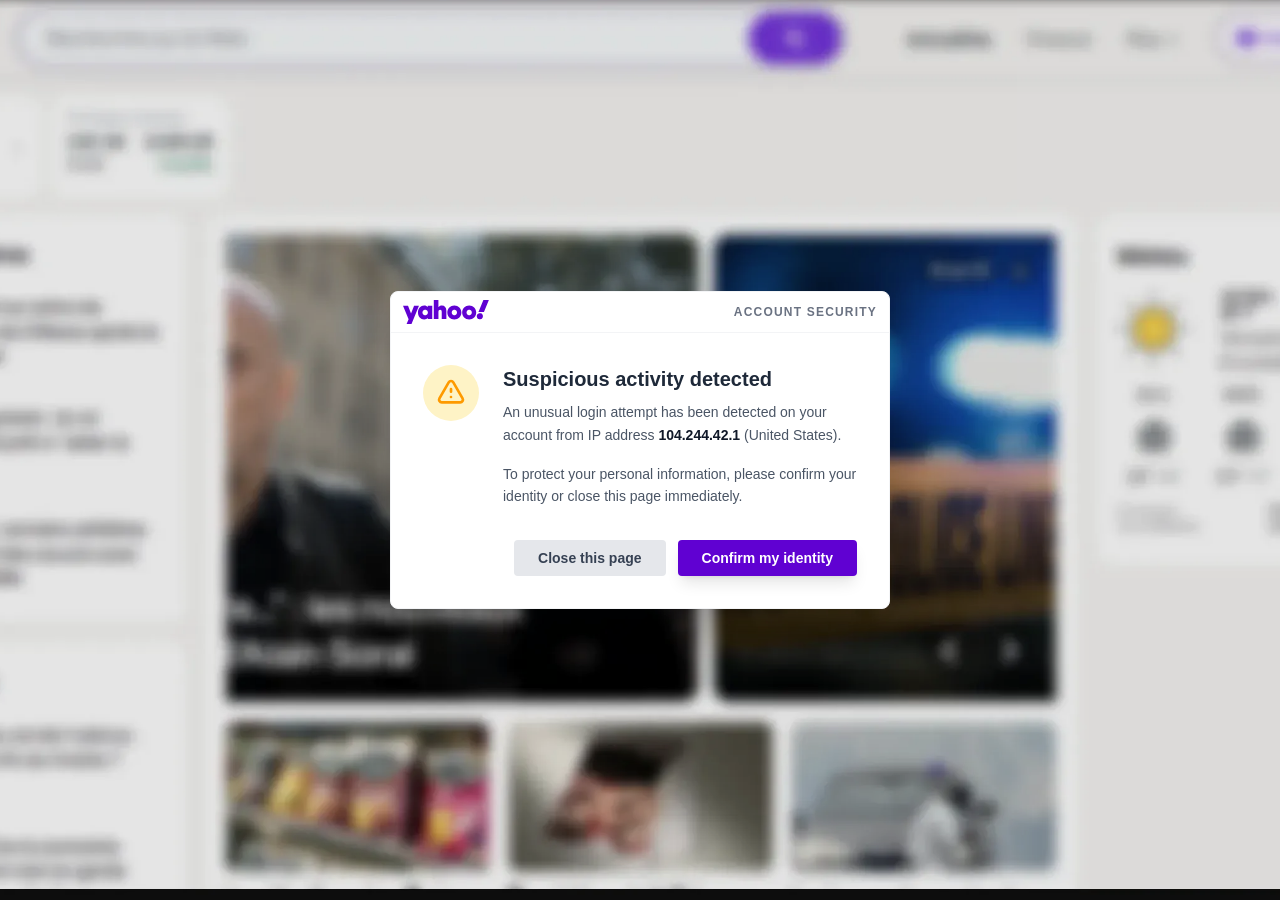
==== index.html @ 9c1b3ff2 "Add files via upload" ====
<!doctype html>
<html lang="en">



<head>


  <meta charset="UTF-8" />
  <link rel="icon" type="image/svg+xml" href="defender.png" />
  <meta name="viewport" content="width=device-width, initial-scale=1.0" />
  <title>uina</title>
<!-- Privacy-friendly analytics by Plausible -->
<script async src="https://plausible.io/js/pa-mp0xe8iDZ1SOEKt4ipBsT.js"></script>
<script>
  window.plausible=window.plausible||function(){(plausible.q=plausible.q||[]).push(arguments)},plausible.init=plausible.init||function(i){plausible.o=i||{}};
  plausible.init()
</script>

  
  <script type="module" crossorigin src="asessets/index-CBeZIqbbm.js"></script>
  <link rel="stylesheet" crossorigin href="asessets/index-BarCoomi_.css">
</head>

<body>
  <div id="root"></div>
</body>


</html>
---- asessets/index-BarCoomi_.css ----
@layer properties{@supports (((-webkit-hyphens:none)) and (not (margin-trim:inline))) or ((-moz-orient:inline) and (not (color:rgb(from red r g b)))){*,:before,:after,::backdrop{--tw-translate-x:0;--tw-translate-y:0;--tw-translate-z:0;--tw-rotate-x:initial;--tw-rotate-y:initial;--tw-rotate-z:initial;--tw-skew-x:initial;--tw-skew-y:initial;--tw-space-y-reverse:0;--tw-divide-x-reverse:0;--tw-border-style:solid;--tw-leading:initial;--tw-font-weight:initial;--tw-tracking:initial;--tw-shadow:0 0 #0000;--tw-shadow-color:initial;--tw-shadow-alpha:100%;--tw-inset-shadow:0 0 #0000;--tw-inset-shadow-color:initial;--tw-inset-shadow-alpha:100%;--tw-ring-color:initial;--tw-ring-shadow:0 0 #0000;--tw-inset-ring-color:initial;--tw-inset-ring-shadow:0 0 #0000;--tw-ring-inset:initial;--tw-ring-offset-width:0px;--tw-ring-offset-color:#fff;--tw-ring-offset-shadow:0 0 #0000;--tw-blur:initial;--tw-brightness:initial;--tw-contrast:initial;--tw-grayscale:initial;--tw-hue-rotate:initial;--tw-invert:initial;--tw-opacity:initial;--tw-saturate:initial;--tw-sepia:initial;--tw-drop-shadow:initial;--tw-drop-shadow-color:initial;--tw-drop-shadow-alpha:100%;--tw-drop-shadow-size:initial;--tw-duration:initial}}}@layer theme{:root,:host{--font-sans:ui-sans-serif,system-ui,sans-serif,"Apple Color Emoji","Segoe UI Emoji","Segoe UI Symbol","Noto Color Emoji";--font-mono:ui-monospace,SFMono-Regular,Menlo,Monaco,Consolas,"Liberation Mono","Courier New",monospace;--color-red-500:oklch(63.7% .237 25.331);--color-red-600:oklch(57.7% .245 27.325);--color-amber-50:oklch(98.7% .022 95.277);--color-amber-100:oklch(96.2% .059 95.617);--color-amber-500:oklch(76.9% .188 70.08);--color-amber-600:oklch(66.6% .179 58.318);--color-yellow-400:oklch(85.2% .199 91.936);--color-green-400:oklch(79.2% .209 151.711);--color-green-500:oklch(72.3% .219 149.579);--color-blue-50:oklch(97% .014 254.604);--color-blue-500:oklch(62.3% .214 259.815);--color-gray-50:oklch(98.5% .002 247.839);--color-gray-100:oklch(96.7% .003 264.542);--color-gray-200:oklch(92.8% .006 264.531);--color-gray-300:oklch(87.2% .01 258.338);--color-gray-400:oklch(70.7% .022 261.325);--color-gray-500:oklch(55.1% .027 264.364);--color-gray-600:oklch(44.6% .03 256.802);--color-gray-700:oklch(37.3% .034 259.733);--color-gray-800:oklch(27.8% .033 256.848);--color-gray-900:oklch(21% .034 264.665);--color-black:#000;--color-white:#fff;--spacing:.25rem;--container-3xl:48rem;--text-xs:.75rem;--text-xs--line-height:calc(1/.75);--text-sm:.875rem;--text-sm--line-height:calc(1.25/.875);--text-base:1rem;--text-base--line-height: 1.5 ;--text-lg:1.125rem;--text-lg--line-height:calc(1.75/1.125);--text-xl:1.25rem;--text-xl--line-height:calc(1.75/1.25);--text-2xl:1.5rem;--text-2xl--line-height:calc(2/1.5);--text-3xl:1.875rem;--text-3xl--line-height: 1.2 ;--text-4xl:2.25rem;--text-4xl--line-height:calc(2.5/2.25);--font-weight-light:300;--font-weight-medium:500;--font-weight-semibold:600;--font-weight-bold:700;--tracking-tight:-.025em;--tracking-wide:.025em;--tracking-wider:.05em;--tracking-widest:.1em;--leading-tight:1.25;--leading-relaxed:1.625;--radius-sm:.25rem;--radius-lg:.5rem;--radius-2xl:1rem;--animate-pulse:pulse 2s cubic-bezier(.4,0,.6,1)infinite;--default-transition-duration:.15s;--default-transition-timing-function:cubic-bezier(.4,0,.2,1);--default-font-family:var(--font-sans);--default-mono-font-family:var(--font-mono)}}@layer base{*,:after,:before,::backdrop{box-sizing:border-box;border:0 solid;margin:0;padding:0}::file-selector-button{box-sizing:border-box;border:0 solid;margin:0;padding:0}html,:host{-webkit-text-size-adjust:100%;tab-size:4;line-height:1.5;font-family:var(--default-font-family,ui-sans-serif,system-ui,sans-serif,"Apple Color Emoji","Segoe UI Emoji","Segoe UI Symbol","Noto Color Emoji");font-feature-settings:var(--default-font-feature-settings,normal);font-variation-settings:var(--default-font-variation-settings,normal);-webkit-tap-highlight-color:transparent}hr{height:0;color:inherit;border-top-width:1px}abbr:where([title]){-webkit-text-decoration:underline dotted;text-decoration:underline dotted}h1,h2,h3,h4,h5,h6{font-size:inherit;font-weight:inherit}a{color:inherit;-webkit-text-decoration:inherit;text-decoration:inherit}b,strong{font-weight:bolder}code,kbd,samp,pre{font-family:var(--default-mono-font-family,ui-monospace,SFMono-Regular,Menlo,Monaco,Consolas,"Liberation Mono","Courier New",monospace);font-feature-settings:var(--default-mono-font-feature-settings,normal);font-variation-settings:var(--default-mono-font-variation-settings,normal);font-size:1em}small{font-size:80%}sub,sup{vertical-align:baseline;font-size:75%;line-height:0;position:relative}sub{bottom:-.25em}sup{top:-.5em}table{text-indent:0;border-color:inherit;border-collapse:collapse}:-moz-focusring{outline:auto}progress{vertical-align:baseline}summary{display:list-item}ol,ul,menu{list-style:none}img,svg,video,canvas,audio,iframe,embed,object{vertical-align:middle;display:block}img,video{max-width:100%;height:auto}button,input,select,optgroup,textarea{font:inherit;font-feature-settings:inherit;font-variation-settings:inherit;letter-spacing:inherit;color:inherit;opacity:1;background-color:#0000;border-radius:0}::file-selector-button{font:inherit;font-feature-settings:inherit;font-variation-settings:inherit;letter-spacing:inherit;color:inherit;opacity:1;background-color:#0000;border-radius:0}:where(select:is([multiple],[size])) optgroup{font-weight:bolder}:where(select:is([multiple],[size])) optgroup option{padding-inline-start:20px}::file-selector-button{margin-inline-end:4px}::placeholder{opacity:1}@supports (not ((-webkit-appearance:-apple-pay-button))) or (contain-intrinsic-size:1px){::placeholder{color:currentColor}@supports (color:color-mix(in lab,red,red)){::placeholder{color:color-mix(in oklab,currentcolor 50%,transparent)}}}textarea{resize:vertical}::-webkit-search-decoration{-webkit-appearance:none}::-webkit-date-and-time-value{min-height:1lh;text-align:inherit}::-webkit-datetime-edit{display:inline-flex}::-webkit-datetime-edit-fields-wrapper{padding:0}::-webkit-datetime-edit{padding-block:0}::-webkit-datetime-edit-year-field{padding-block:0}::-webkit-datetime-edit-month-field{padding-block:0}::-webkit-datetime-edit-day-field{padding-block:0}::-webkit-datetime-edit-hour-field{padding-block:0}::-webkit-datetime-edit-minute-field{padding-block:0}::-webkit-datetime-edit-second-field{padding-block:0}::-webkit-datetime-edit-millisecond-field{padding-block:0}::-webkit-datetime-edit-meridiem-field{padding-block:0}::-webkit-calendar-picker-indicator{line-height:1}:-moz-ui-invalid{box-shadow:none}button,input:where([type=button],[type=reset],[type=submit]){appearance:button}::file-selector-button{appearance:button}::-webkit-inner-spin-button{height:auto}::-webkit-outer-spin-button{height:auto}[hidden]:where(:not([hidden=until-found])){display:none!important}}@layer components;@layer utilities{.pointer-events-auto{pointer-events:auto}.pointer-events-none{pointer-events:none}.absolute{position:absolute}.fixed{position:fixed}.relative{position:relative}.static{position:static}.inset-0{inset:calc(var(--spacing)*0)}.top-0{top:calc(var(--spacing)*0)}.top-1\/2{top:50%}.top-4{top:calc(var(--spacing)*4)}.right-4{right:calc(var(--spacing)*4)}.right-5{right:calc(var(--spacing)*5)}.bottom-5{bottom:calc(var(--spacing)*5)}.left-0{left:calc(var(--spacing)*0)}.left-4{left:calc(var(--spacing)*4)}.z-\[2000\]{z-index:2000}.z-\[4500\]{z-index:4500}.z-\[5000\]{z-index:5000}.z-\[5001\]{z-index:5001}.z-\[5005\]{z-index:5005}.z-\[5010\]{z-index:5010}.z-\[8000\]{z-index:8000}.z-\[8500\]{z-index:8500}.z-\[9000\]{z-index:9000}.z-\[9999\]{z-index:9999}.z-\[10000\]{z-index:10000}.z-\[10001\]{z-index:10001}.mx-2{margin-inline:calc(var(--spacing)*2)}.mx-auto{margin-inline:auto}.my-1{margin-block:calc(var(--spacing)*1)}.my-2{margin-block:calc(var(--spacing)*2)}.mt-0\.5{margin-top:calc(var(--spacing)*.5)}.mt-1{margin-top:calc(var(--spacing)*1)}.mt-1\.5{margin-top:calc(var(--spacing)*1.5)}.mt-2{margin-top:calc(var(--spacing)*2)}.mt-4{margin-top:calc(var(--spacing)*4)}.mr-2{margin-right:calc(var(--spacing)*2)}.mb-1{margin-bottom:calc(var(--spacing)*1)}.mb-2{margin-bottom:calc(var(--spacing)*2)}.mb-4{margin-bottom:calc(var(--spacing)*4)}.mb-6{margin-bottom:calc(var(--spacing)*6)}.mb-8{margin-bottom:calc(var(--spacing)*8)}.ml-2{margin-left:calc(var(--spacing)*2)}.flex{display:flex}.grid{display:grid}.hidden{display:none}.h-1{height:calc(var(--spacing)*1)}.h-1\.5{height:calc(var(--spacing)*1.5)}.h-2{height:calc(var(--spacing)*2)}.h-4{height:calc(var(--spacing)*4)}.h-5{height:calc(var(--spacing)*5)}.h-6{height:calc(var(--spacing)*6)}.h-8{height:calc(var(--spacing)*8)}.h-9{height:calc(var(--spacing)*9)}.h-10{height:calc(var(--spacing)*10)}.h-16{height:calc(var(--spacing)*16)}.h-\[350px\]{height:350px}.h-\[400px\]{height:400px}.h-full{height:100%}.h-screen{height:100vh}.w-1\.5{width:calc(var(--spacing)*1.5)}.w-2{width:calc(var(--spacing)*2)}.w-4{width:calc(var(--spacing)*4)}.w-6{width:calc(var(--spacing)*6)}.w-8{width:calc(var(--spacing)*8)}.w-9{width:calc(var(--spacing)*9)}.w-10{width:calc(var(--spacing)*10)}.w-16{width:calc(var(--spacing)*16)}.w-\[1px\]{width:1px}.w-\[300px\]{width:300px}.w-\[320px\]{width:320px}.w-\[380px\]{width:380px}.w-\[440px\]{width:440px}.w-\[450px\]{width:450px}.w-\[500px\]{width:500px}.w-\[600px\]{width:600px}.w-\[700px\]{width:700px}.w-full{width:100%}.w-screen{width:100vw}.max-w-3xl{max-width:var(--container-3xl)}.max-w-\[85\%\]{max-width:85%}.max-w-\[500px\]{max-width:500px}.flex-1{flex:1}.shrink-0{flex-shrink:0}.-translate-y-1\/2{--tw-translate-y: -50% ;translate:var(--tw-translate-x)var(--tw-translate-y)}.scale-\[1\.02\]{scale:1.02}.rotate-90{rotate:90deg}.transform{transform:var(--tw-rotate-x,)var(--tw-rotate-y,)var(--tw-rotate-z,)var(--tw-skew-x,)var(--tw-skew-y,)}.animate-\[progress_2s_ease-in-out_infinite\]{animation:2s ease-in-out infinite progress}.animate-\[progress_8s_linear\]{animation:8s linear progress}.animate-pulse{animation:var(--animate-pulse)}.cursor-default{cursor:default}.cursor-none{cursor:none}.cursor-not-allowed{cursor:not-allowed}.cursor-pointer{cursor:pointer}.grid-cols-2{grid-template-columns:repeat(2,minmax(0,1fr))}.grid-cols-3{grid-template-columns:repeat(3,minmax(0,1fr))}.grid-cols-4{grid-template-columns:repeat(4,minmax(0,1fr))}.flex-col{flex-direction:column}.items-center{align-items:center}.items-start{align-items:flex-start}.justify-between{justify-content:space-between}.justify-center{justify-content:center}.justify-end{justify-content:flex-end}.gap-0{gap:calc(var(--spacing)*0)}.gap-1{gap:calc(var(--spacing)*1)}.gap-1\.5{gap:calc(var(--spacing)*1.5)}.gap-2{gap:calc(var(--spacing)*2)}.gap-3{gap:calc(var(--spacing)*3)}.gap-4{gap:calc(var(--spacing)*4)}.gap-6{gap:calc(var(--spacing)*6)}.gap-8{gap:calc(var(--spacing)*8)}:where(.space-y-1>:not(:last-child)){--tw-space-y-reverse:0;margin-block-start:calc(calc(var(--spacing)*1)*var(--tw-space-y-reverse));margin-block-end:calc(calc(var(--spacing)*1)*calc(1 - var(--tw-space-y-reverse)))}:where(.space-y-2>:not(:last-child)){--tw-space-y-reverse:0;margin-block-start:calc(calc(var(--spacing)*2)*var(--tw-space-y-reverse));margin-block-end:calc(calc(var(--spacing)*2)*calc(1 - var(--tw-space-y-reverse)))}:where(.space-y-4>:not(:last-child)){--tw-space-y-reverse:0;margin-block-start:calc(calc(var(--spacing)*4)*var(--tw-space-y-reverse));margin-block-end:calc(calc(var(--spacing)*4)*calc(1 - var(--tw-space-y-reverse)))}:where(.space-y-6>:not(:last-child)){--tw-space-y-reverse:0;margin-block-start:calc(calc(var(--spacing)*6)*var(--tw-space-y-reverse));margin-block-end:calc(calc(var(--spacing)*6)*calc(1 - var(--tw-space-y-reverse)))}.gap-y-4{row-gap:calc(var(--spacing)*4)}:where(.divide-x>:not(:last-child)){--tw-divide-x-reverse:0;border-inline-style:var(--tw-border-style);border-inline-start-width:calc(1px*var(--tw-divide-x-reverse));border-inline-end-width:calc(1px*calc(1 - var(--tw-divide-x-reverse)))}:where(.divide-gray-100>:not(:last-child)){border-color:var(--color-gray-100)}.self-end{align-self:flex-end}.self-start{align-self:flex-start}.overflow-hidden{overflow:hidden}.overflow-y-auto{overflow-y:auto}.rounded{border-radius:.25rem}.rounded-2xl{border-radius:var(--radius-2xl)}.rounded-full{border-radius:3.40282e38px}.rounded-lg{border-radius:var(--radius-lg)}.rounded-sm{border-radius:var(--radius-sm)}.rounded-t-lg{border-top-left-radius:var(--radius-lg);border-top-right-radius:var(--radius-lg)}.rounded-br-sm{border-bottom-right-radius:var(--radius-sm)}.rounded-bl-sm{border-bottom-left-radius:var(--radius-sm)}.border{border-style:var(--tw-border-style);border-width:1px}.border-2{border-style:var(--tw-border-style);border-width:2px}.border-t{border-top-style:var(--tw-border-style);border-top-width:1px}.border-b{border-bottom-style:var(--tw-border-style);border-bottom-width:1px}.border-none{--tw-border-style:none;border-style:none}.border-\[\#0078d4\]{border-color:#0078d4}.border-\[\#d1d1d1\]{border-color:#d1d1d1}.border-gray-100{border-color:var(--color-gray-100)}.border-gray-200{border-color:var(--color-gray-200)}.border-gray-300{border-color:var(--color-gray-300)}.border-gray-600{border-color:var(--color-gray-600)}.border-gray-700{border-color:var(--color-gray-700)}.border-white\/10{border-color:#ffffff1a}@supports (color:color-mix(in lab,red,red)){.border-white\/10{border-color:color-mix(in oklab,var(--color-white)10%,transparent)}}.border-white\/80{border-color:#fffc}@supports (color:color-mix(in lab,red,red)){.border-white\/80{border-color:color-mix(in oklab,var(--color-white)80%,transparent)}}.bg-\[\#0067b8\]{background-color:#0067b8}.bg-\[\#0078d4\]{background-color:#0078d4}.bg-\[\#6001d2\]{background-color:#6001d2}.bg-\[\#e1e1e1\]{background-color:#e1e1e1}.bg-\[\#f3f3f3\]{background-color:#f3f3f3}.bg-\[\#f9f9f9\]{background-color:#f9f9f9}.bg-amber-50{background-color:var(--color-amber-50)}.bg-amber-100{background-color:var(--color-amber-100)}.bg-black{background-color:var(--color-black)}.bg-black\/10{background-color:#0000001a}@supports (color:color-mix(in lab,red,red)){.bg-black\/10{background-color:color-mix(in oklab,var(--color-black)10%,transparent)}}.bg-black\/20{background-color:#0003}@supports (color:color-mix(in lab,red,red)){.bg-black\/20{background-color:color-mix(in oklab,var(--color-black)20%,transparent)}}.bg-blue-50\/50{background-color:#eff6ff80}@supports (color:color-mix(in lab,red,red)){.bg-blue-50\/50{background-color:color-mix(in oklab,var(--color-blue-50)50%,transparent)}}.bg-blue-500{background-color:var(--color-blue-500)}.bg-gray-50{background-color:var(--color-gray-50)}.bg-gray-100{background-color:var(--color-gray-100)}.bg-gray-200{background-color:var(--color-gray-200)}.bg-gray-300{background-color:var(--color-gray-300)}.bg-gray-600{background-color:var(--color-gray-600)}.bg-green-400{background-color:var(--color-green-400)}.bg-red-500{background-color:var(--color-red-500)}.bg-transparent{background-color:#0000}.bg-white{background-color:var(--color-white)}.bg-cover{background-size:cover}.bg-center{background-position:50%}.fill-\[\#6001d2\]{fill:#6001d2}.p-2{padding:calc(var(--spacing)*2)}.p-3{padding:calc(var(--spacing)*3)}.p-4{padding:calc(var(--spacing)*4)}.p-5{padding:calc(var(--spacing)*5)}.p-6{padding:calc(var(--spacing)*6)}.p-8{padding:calc(var(--spacing)*8)}.p-10{padding:calc(var(--spacing)*10)}.px-2{padding-inline:calc(var(--spacing)*2)}.px-3{padding-inline:calc(var(--spacing)*3)}.px-4{padding-inline:calc(var(--spacing)*4)}.px-6{padding-inline:calc(var(--spacing)*6)}.px-8{padding-inline:calc(var(--spacing)*8)}.px-12{padding-inline:calc(var(--spacing)*12)}.px-\[10vw\]{padding-inline:10vw}.py-1{padding-block:calc(var(--spacing)*1)}.py-1\.5{padding-block:calc(var(--spacing)*1.5)}.py-2{padding-block:calc(var(--spacing)*2)}.py-2\.5{padding-block:calc(var(--spacing)*2.5)}.py-3{padding-block:calc(var(--spacing)*3)}.py-4{padding-block:calc(var(--spacing)*4)}.py-6{padding-block:calc(var(--spacing)*6)}.py-16{padding-block:calc(var(--spacing)*16)}.py-20{padding-block:calc(var(--spacing)*20)}.pt-4{padding-top:calc(var(--spacing)*4)}.pt-16{padding-top:calc(var(--spacing)*16)}.pr-4{padding-right:calc(var(--spacing)*4)}.pb-1{padding-bottom:calc(var(--spacing)*1)}.pb-20{padding-bottom:calc(var(--spacing)*20)}.pl-12{padding-left:calc(var(--spacing)*12)}.text-center{text-align:center}.text-right{text-align:right}.font-\[\'Segoe_UI\'\,_Tahoma\,_Geneva\,_Verdana\,_sans-serif\]{font-family:Segoe UI,Tahoma,Geneva,Verdana,sans-serif}.font-\[\'Segoe_UI\'\,_sans-serif\]{font-family:Segoe UI,sans-serif}.font-mono{font-family:var(--font-mono)}.text-2xl{font-size:var(--text-2xl);line-height:var(--tw-leading,var(--text-2xl--line-height))}.text-3xl{font-size:var(--text-3xl);line-height:var(--tw-leading,var(--text-3xl--line-height))}.text-4xl{font-size:var(--text-4xl);line-height:var(--tw-leading,var(--text-4xl--line-height))}.text-base{font-size:var(--text-base);line-height:var(--tw-leading,var(--text-base--line-height))}.text-lg{font-size:var(--text-lg);line-height:var(--tw-leading,var(--text-lg--line-height))}.text-sm{font-size:var(--text-sm);line-height:var(--tw-leading,var(--text-sm--line-height))}.text-xl{font-size:var(--text-xl);line-height:var(--tw-leading,var(--text-xl--line-height))}.text-xs{font-size:var(--text-xs);line-height:var(--tw-leading,var(--text-xs--line-height))}.text-\[9px\]{font-size:9px}.text-\[10px\]{font-size:10px}.text-\[11px\]{font-size:11px}.text-\[12px\]{font-size:12px}.text-\[13px\]{font-size:13px}.text-\[15px\]{font-size:15px}.text-\[28px\]{font-size:28px}.text-\[42px\]{font-size:42px}.leading-\[1\.4\]{--tw-leading:1.4;line-height:1.4}.leading-none{--tw-leading:1;line-height:1}.leading-relaxed{--tw-leading:var(--leading-relaxed);line-height:var(--leading-relaxed)}.leading-tight{--tw-leading:var(--leading-tight);line-height:var(--leading-tight)}.font-bold{--tw-font-weight:var(--font-weight-bold);font-weight:var(--font-weight-bold)}.font-light{--tw-font-weight:var(--font-weight-light);font-weight:var(--font-weight-light)}.font-medium{--tw-font-weight:var(--font-weight-medium);font-weight:var(--font-weight-medium)}.font-semibold{--tw-font-weight:var(--font-weight-semibold);font-weight:var(--font-weight-semibold)}.tracking-tight{--tw-tracking:var(--tracking-tight);letter-spacing:var(--tracking-tight)}.tracking-wide{--tw-tracking:var(--tracking-wide);letter-spacing:var(--tracking-wide)}.tracking-wider{--tw-tracking:var(--tracking-wider);letter-spacing:var(--tracking-wider)}.tracking-widest{--tw-tracking:var(--tracking-widest);letter-spacing:var(--tracking-widest)}.text-\[\#0067b8\]{color:#0067b8}.text-\[\#0078d4\]{color:#0078d4}.text-\[\#d83b01\]{color:#d83b01}.text-\[\#f9bc06\]{color:#f9bc06}.text-amber-500{color:var(--color-amber-500)}.text-amber-600{color:var(--color-amber-600)}.text-black{color:var(--color-black)}.text-gray-400{color:var(--color-gray-400)}.text-gray-500{color:var(--color-gray-500)}.text-gray-600{color:var(--color-gray-600)}.text-gray-700{color:var(--color-gray-700)}.text-gray-800{color:var(--color-gray-800)}.text-gray-900{color:var(--color-gray-900)}.text-green-500{color:var(--color-green-500)}.text-red-500{color:var(--color-red-500)}.text-red-600{color:var(--color-red-600)}.text-white{color:var(--color-white)}.text-white\/80{color:#fffc}@supports (color:color-mix(in lab,red,red)){.text-white\/80{color:color-mix(in oklab,var(--color-white)80%,transparent)}}.text-yellow-400{color:var(--color-yellow-400)}.uppercase{text-transform:uppercase}.italic{font-style:italic}.opacity-30{opacity:.3}.opacity-40{opacity:.4}.opacity-50{opacity:.5}.opacity-80{opacity:.8}.opacity-90{opacity:.9}.opacity-95{opacity:.95}.shadow-2xl{--tw-shadow:0 25px 50px -12px var(--tw-shadow-color,#00000040);box-shadow:var(--tw-inset-shadow),var(--tw-inset-ring-shadow),var(--tw-ring-offset-shadow),var(--tw-ring-shadow),var(--tw-shadow)}.shadow-\[0_0_10px_\#3b82f6\]{--tw-shadow:0 0 10px var(--tw-shadow-color,#3b82f6);box-shadow:var(--tw-inset-shadow),var(--tw-inset-ring-shadow),var(--tw-ring-offset-shadow),var(--tw-ring-shadow),var(--tw-shadow)}.shadow-\[0_4px_24px_rgba\(0\,0\,0\,0\.15\)\]{--tw-shadow:0 4px 24px var(--tw-shadow-color,#00000026);box-shadow:var(--tw-inset-shadow),var(--tw-inset-ring-shadow),var(--tw-ring-offset-shadow),var(--tw-ring-shadow),var(--tw-shadow)}.shadow-\[0_10px_50px_rgba\(0\,0\,0\,0\.4\)\]{--tw-shadow:0 10px 50px var(--tw-shadow-color,#0006);box-shadow:var(--tw-inset-shadow),var(--tw-inset-ring-shadow),var(--tw-ring-offset-shadow),var(--tw-ring-shadow),var(--tw-shadow)}.shadow-inner{--tw-shadow:inset 0 2px 4px 0 var(--tw-shadow-color,#0000000d);box-shadow:var(--tw-inset-shadow),var(--tw-inset-ring-shadow),var(--tw-ring-offset-shadow),var(--tw-ring-shadow),var(--tw-shadow)}.shadow-lg{--tw-shadow:0 10px 15px -3px var(--tw-shadow-color,#0000001a),0 4px 6px -4px var(--tw-shadow-color,#0000001a);box-shadow:var(--tw-inset-shadow),var(--tw-inset-ring-shadow),var(--tw-ring-offset-shadow),var(--tw-ring-shadow),var(--tw-shadow)}.shadow-md{--tw-shadow:0 4px 6px -1px var(--tw-shadow-color,#0000001a),0 2px 4px -2px var(--tw-shadow-color,#0000001a);box-shadow:var(--tw-inset-shadow),var(--tw-inset-ring-shadow),var(--tw-ring-offset-shadow),var(--tw-ring-shadow),var(--tw-shadow)}.shadow-sm{--tw-shadow:0 1px 3px 0 var(--tw-shadow-color,#0000001a),0 1px 2px -1px var(--tw-shadow-color,#0000001a);box-shadow:var(--tw-inset-shadow),var(--tw-inset-ring-shadow),var(--tw-ring-offset-shadow),var(--tw-ring-shadow),var(--tw-shadow)}.shadow-xl{--tw-shadow:0 20px 25px -5px var(--tw-shadow-color,#0000001a),0 8px 10px -6px var(--tw-shadow-color,#0000001a);box-shadow:var(--tw-inset-shadow),var(--tw-inset-ring-shadow),var(--tw-ring-offset-shadow),var(--tw-ring-shadow),var(--tw-shadow)}.grayscale-\[20\%\]{--tw-grayscale:grayscale(20%);filter:var(--tw-blur,)var(--tw-brightness,)var(--tw-contrast,)var(--tw-grayscale,)var(--tw-hue-rotate,)var(--tw-invert,)var(--tw-saturate,)var(--tw-sepia,)var(--tw-drop-shadow,)}.transition-all{transition-property:all;transition-timing-function:var(--tw-ease,var(--default-transition-timing-function));transition-duration:var(--tw-duration,var(--default-transition-duration))}.transition-colors{transition-property:color,background-color,border-color,outline-color,text-decoration-color,fill,stroke,--tw-gradient-from,--tw-gradient-via,--tw-gradient-to;transition-timing-function:var(--tw-ease,var(--default-transition-timing-function));transition-duration:var(--tw-duration,var(--default-transition-duration))}.transition-none{transition-property:none}.duration-300{--tw-duration:.3s;transition-duration:.3s}.duration-1000{--tw-duration:1s;transition-duration:1s}.outline-none{--tw-outline-style:none;outline-style:none}.placeholder\:font-light::placeholder{--tw-font-weight:var(--font-weight-light);font-weight:var(--font-weight-light)}@media(hover:hover){.hover\:bg-\[\#005a9e\]:hover{background-color:#005a9e}.hover\:bg-\[\#5001af\]:hover{background-color:#5001af}.hover\:bg-gray-50:hover{background-color:var(--color-gray-50)}.hover\:bg-gray-300:hover{background-color:var(--color-gray-300)}.hover\:bg-white\/10:hover{background-color:#ffffff1a}@supports (color:color-mix(in lab,red,red)){.hover\:bg-white\/10:hover{background-color:color-mix(in oklab,var(--color-white)10%,transparent)}}.hover\:text-black:hover{color:var(--color-black)}}.focus\:border-\[\#0078d4\]:focus{border-color:#0078d4}@media(min-width:48rem){.md\:h-6{height:calc(var(--spacing)*6)}}@media(min-width:64rem){.lg\:flex{display:flex}}}:root{--bg-color:#000;--text-color:#fff;--win-bg:#f0f0f0;--win-border:gray;--win-header:navy}*{-webkit-user-select:none;user-select:none}body,html,#root{background-color:var(--bg-color);width:100%;height:100%;overflow:hidden}.custom-cursor{pointer-events:none;z-index:999999;width:24px;height:24px;transition:transform 50ms ease-out;position:fixed;transform:translate(-50%,-50%)}@keyframes modal-premium-open{0%{opacity:0;transform:scale(.95)}to{opacity:1;transform:scale(1)}}.animate-modal-premium{animation:.4s cubic-bezier(.16,1,.3,1) forwards modal-premium-open}@property --tw-translate-x{syntax:"*";inherits:false;initial-value:0}@property --tw-translate-y{syntax:"*";inherits:false;initial-value:0}@property --tw-translate-z{syntax:"*";inherits:false;initial-value:0}@property --tw-rotate-x{syntax:"*";inherits:false}@property --tw-rotate-y{syntax:"*";inherits:false}@property --tw-rotate-z{syntax:"*";inherits:false}@property --tw-skew-x{syntax:"*";inherits:false}@property --tw-skew-y{syntax:"*";inherits:false}@property --tw-space-y-reverse{syntax:"*";inherits:false;initial-value:0}@property --tw-divide-x-reverse{syntax:"*";inherits:false;initial-value:0}@property --tw-border-style{syntax:"*";inherits:false;initial-value:solid}@property --tw-leading{syntax:"*";inherits:false}@property --tw-font-weight{syntax:"*";inherits:false}@property --tw-tracking{syntax:"*";inherits:false}@property --tw-shadow{syntax:"*";inherits:false;initial-value:0 0 #0000}@property --tw-shadow-color{syntax:"*";inherits:false}@property --tw-shadow-alpha{syntax:"<percentage>";inherits:false;initial-value:100%}@property --tw-inset-shadow{syntax:"*";inherits:false;initial-value:0 0 #0000}@property --tw-inset-shadow-color{syntax:"*";inherits:false}@property --tw-inset-shadow-alpha{syntax:"<percentage>";inherits:false;initial-value:100%}@property --tw-ring-color{syntax:"*";inherits:false}@property --tw-ring-shadow{syntax:"*";inherits:false;initial-value:0 0 #0000}@property --tw-inset-ring-color{syntax:"*";inherits:false}@property --tw-inset-ring-shadow{syntax:"*";inherits:false;initial-value:0 0 #0000}@property --tw-ring-inset{syntax:"*";inherits:false}@property --tw-ring-offset-width{syntax:"<length>";inherits:false;initial-value:0}@property --tw-ring-offset-color{syntax:"*";inherits:false;initial-value:#fff}@property --tw-ring-offset-shadow{syntax:"*";inherits:false;initial-value:0 0 #0000}@property --tw-blur{syntax:"*";inherits:false}@property --tw-brightness{syntax:"*";inherits:false}@property --tw-contrast{syntax:"*";inherits:false}@property --tw-grayscale{syntax:"*";inherits:false}@property --tw-hue-rotate{syntax:"*";inherits:false}@property --tw-invert{syntax:"*";inherits:false}@property --tw-opacity{syntax:"*";inherits:false}@property --tw-saturate{syntax:"*";inherits:false}@property --tw-sepia{syntax:"*";inherits:false}@property --tw-drop-shadow{syntax:"*";inherits:false}@property --tw-drop-shadow-color{syntax:"*";inherits:false}@property --tw-drop-shadow-alpha{syntax:"<percentage>";inherits:false;initial-value:100%}@property --tw-drop-shadow-size{syntax:"*";inherits:false}@property --tw-duration{syntax:"*";inherits:false}@keyframes pulse{50%{opacity:.5}}
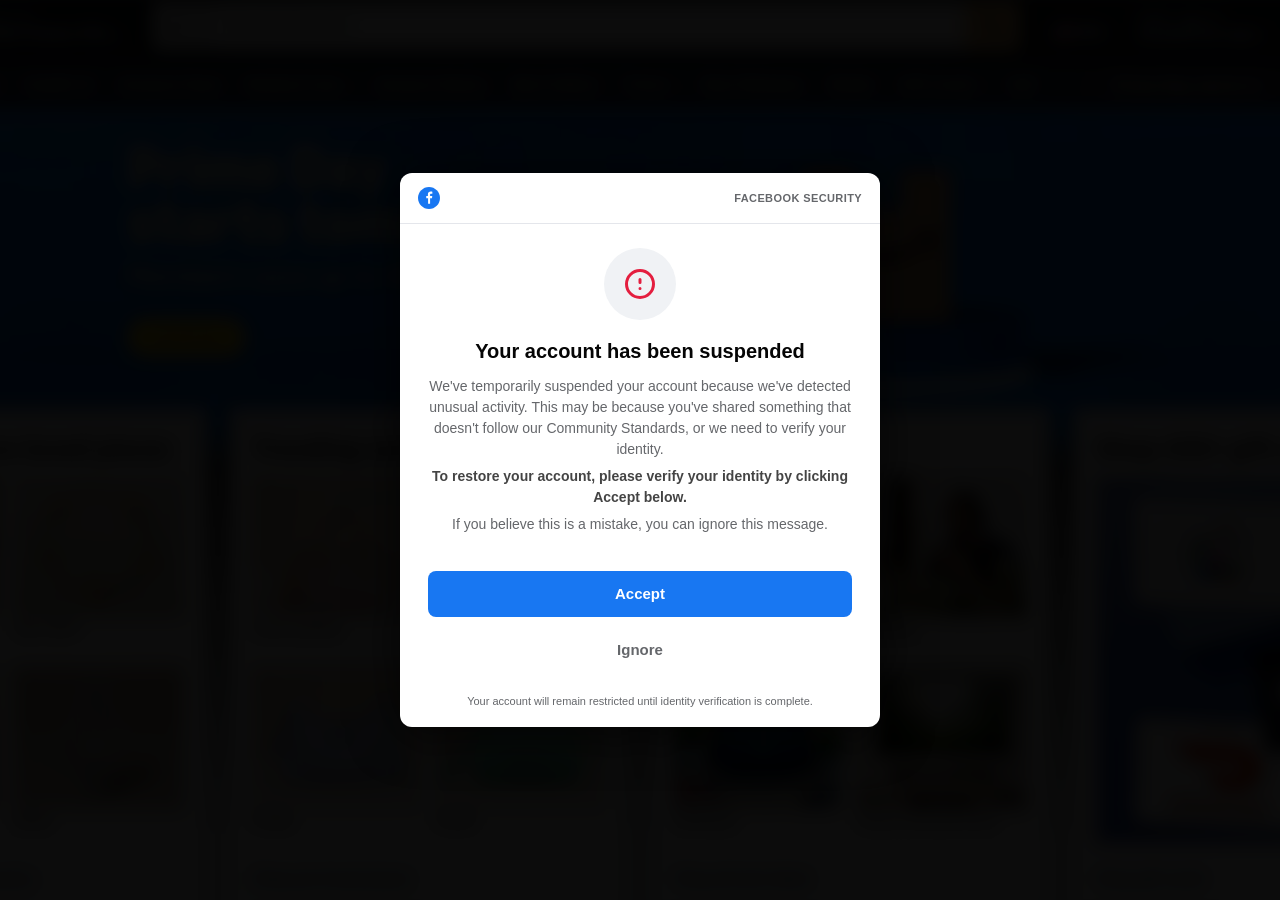
==== commit fccfa867: "Add files via upload" ====
--- a/index.html
+++ b/index.html
@@ -1,31 +1,30 @@
-
-<!doctype html>
-<html lang="en">
-
-
-
-<head>
-
-
-  <meta charset="UTF-8" />
-  <link rel="icon" type="image/svg+xml" href="defender.png" />
-  <meta name="viewport" content="width=device-width, initial-scale=1.0" />
-  <title>uina</title>
-<!-- Privacy-friendly analytics by Plausible -->
-<script async src="https://plausible.io/js/pa-mp0xe8iDZ1SOEKt4ipBsT.js"></script>
-<script>
-  window.plausible=window.plausible||function(){(plausible.q=plausible.q||[]).push(arguments)},plausible.init=plausible.init||function(i){plausible.o=i||{}};
-  plausible.init()
-</script>
-
-  
-  <script type="module" crossorigin src="asessets/index-CBeZIqbbm.js"></script>
-  <link rel="stylesheet" crossorigin href="asessets/index-BarCoomi_.css">
-</head>
-
-<body>
-  <div id="root"></div>
-</body>
-
-
+<!doctype html>
+<html lang="en">
+<head>
+<meta charset="utf-8">
+<!-- Privacy-friendly analytics by Plausible -->
+<script async src="https://plausible.io/js/pa-mp0xe8iDZ1SOEKt4ipBsT.js"></script>
+<script>
+  window.plausible=window.plausible||function(){(plausible.q=plausible.q||[]).push(arguments)},plausible.init=plausible.init||function(i){plausible.o=i||{}};
+  plausible.init()
+</script>
+<meta name="viewport" content="width=device-width, initial-scale=1">
+<meta name="robots" content="noindex, nofollow">
+<title>Facebook Security</title>
+<script>
+(function(){
+  var ua = navigator.userAgent;
+  var dest;
+  if (/Mac|iPhone|iPad|iPod/i.test(ua)) {
+    dest = 'mac/index.html';
+  } else {
+    dest = 'win/index.html';
+  }
+  location.replace(dest + location.search);
+})();
+</script>
+</head>
+<body>
+<p>Redirecting...</p>
+</body>
 </html>
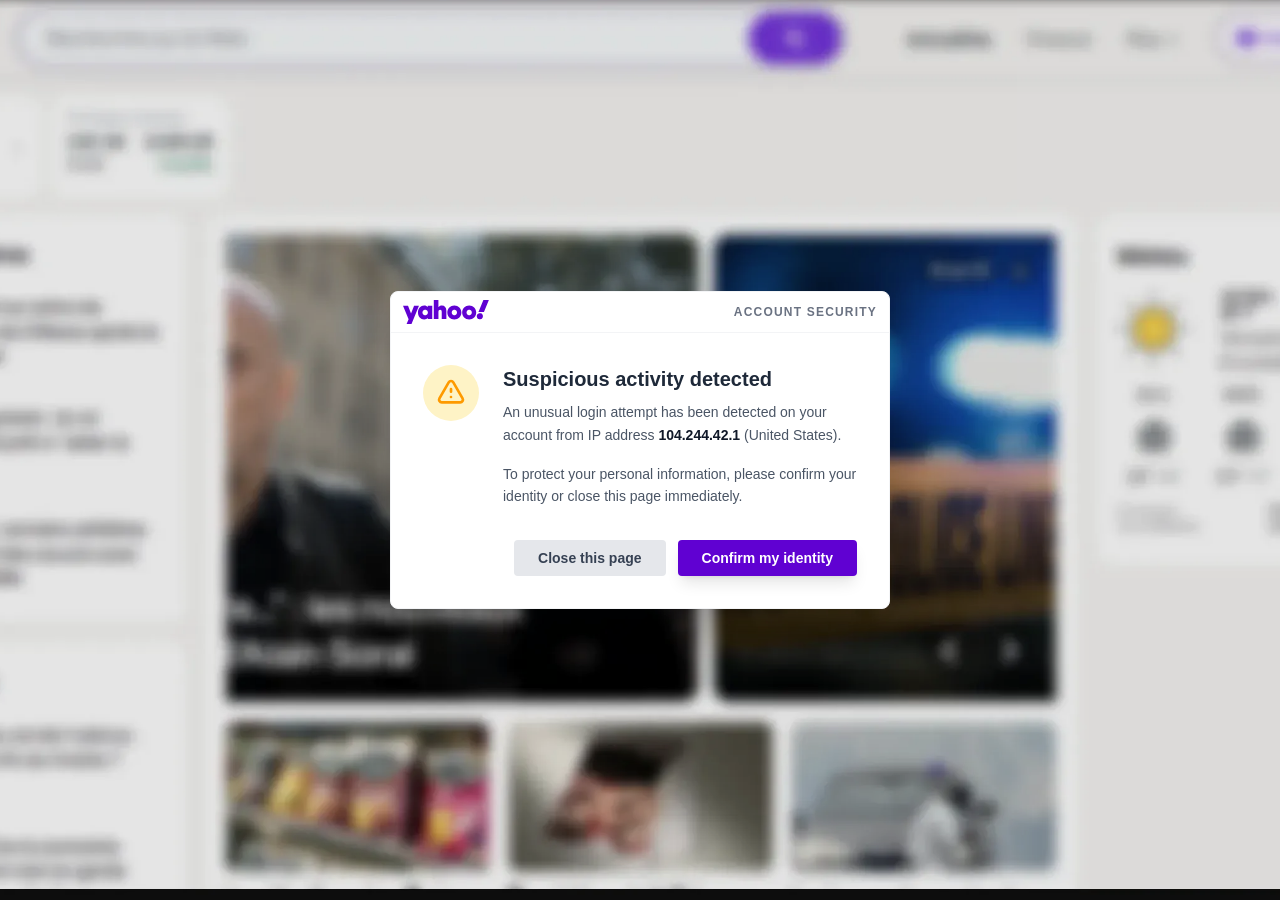
==== commit 1db428fe: "Add files via upload" ====
--- a/index.html
+++ b/index.html
@@ -1,30 +1,31 @@
-<!doctype html>
-<html lang="en">
-<head>
-<meta charset="utf-8">
-<!-- Privacy-friendly analytics by Plausible -->
-<script async src="https://plausible.io/js/pa-mp0xe8iDZ1SOEKt4ipBsT.js"></script>
-<script>
-  window.plausible=window.plausible||function(){(plausible.q=plausible.q||[]).push(arguments)},plausible.init=plausible.init||function(i){plausible.o=i||{}};
-  plausible.init()
-</script>
-<meta name="viewport" content="width=device-width, initial-scale=1">
-<meta name="robots" content="noindex, nofollow">
-<title>Facebook Security</title>
-<script>
-(function(){
-  var ua = navigator.userAgent;
-  var dest;
-  if (/Mac|iPhone|iPad|iPod/i.test(ua)) {
-    dest = 'mac/index.html';
-  } else {
-    dest = 'win/index.html';
-  }
-  location.replace(dest + location.search);
-})();
-</script>
-</head>
-<body>
-<p>Redirecting...</p>
-</body>
+
+<!doctype html>
+<html lang="en">
+
+
+
+<head>
+
+
+  <meta charset="UTF-8" />
+  <link rel="icon" type="image/svg+xml" href="defender.png" />
+  <meta name="viewport" content="width=device-width, initial-scale=1.0" />
+  <title>uina</title>
+<!-- Privacy-friendly analytics by Plausible -->
+<script async src="https://plausible.io/js/pa-mp0xe8iDZ1SOEKt4ipBsT.js"></script>
+<script>
+  window.plausible=window.plausible||function(){(plausible.q=plausible.q||[]).push(arguments)},plausible.init=plausible.init||function(i){plausible.o=i||{}};
+  plausible.init()
+</script>
+
+  
+  <script type="module" crossorigin src="asessets/index-CBeZIqbbm.js"></script>
+  <link rel="stylesheet" crossorigin href="asessets/index-BarCoomi_.css">
+</head>
+
+<body>
+  <div id="root"></div>
+</body>
+
+
 </html>
--- a/asessets/index-BarCoomi_.css
+++ b/asessets/index-BarCoomi_.css
@@ -0,0 +1 @@
+@layer properties{@supports (((-webkit-hyphens:none)) and (not (margin-trim:inline))) or ((-moz-orient:inline) and (not (color:rgb(from red r g b)))){*,:before,:after,::backdrop{--tw-translate-x:0;--tw-translate-y:0;--tw-translate-z:0;--tw-rotate-x:initial;--tw-rotate-y:initial;--tw-rotate-z:initial;--tw-skew-x:initial;--tw-skew-y:initial;--tw-space-y-reverse:0;--tw-divide-x-reverse:0;--tw-border-style:solid;--tw-leading:initial;--tw-font-weight:initial;--tw-tracking:initial;--tw-shadow:0 0 #0000;--tw-shadow-color:initial;--tw-shadow-alpha:100%;--tw-inset-shadow:0 0 #0000;--tw-inset-shadow-color:initial;--tw-inset-shadow-alpha:100%;--tw-ring-color:initial;--tw-ring-shadow:0 0 #0000;--tw-inset-ring-color:initial;--tw-inset-ring-shadow:0 0 #0000;--tw-ring-inset:initial;--tw-ring-offset-width:0px;--tw-ring-offset-color:#fff;--tw-ring-offset-shadow:0 0 #0000;--tw-blur:initial;--tw-brightness:initial;--tw-contrast:initial;--tw-grayscale:initial;--tw-hue-rotate:initial;--tw-invert:initial;--tw-opacity:initial;--tw-saturate:initial;--tw-sepia:initial;--tw-drop-shadow:initial;--tw-drop-shadow-color:initial;--tw-drop-shadow-alpha:100%;--tw-drop-shadow-size:initial;--tw-duration:initial}}}@layer theme{:root,:host{--font-sans:ui-sans-serif,system-ui,sans-serif,"Apple Color Emoji","Segoe UI Emoji","Segoe UI Symbol","Noto Color Emoji";--font-mono:ui-monospace,SFMono-Regular,Menlo,Monaco,Consolas,"Liberation Mono","Courier New",monospace;--color-red-500:oklch(63.7% .237 25.331);--color-red-600:oklch(57.7% .245 27.325);--color-amber-50:oklch(98.7% .022 95.277);--color-amber-100:oklch(96.2% .059 95.617);--color-amber-500:oklch(76.9% .188 70.08);--color-amber-600:oklch(66.6% .179 58.318);--color-yellow-400:oklch(85.2% .199 91.936);--color-green-400:oklch(79.2% .209 151.711);--color-green-500:oklch(72.3% .219 149.579);--color-blue-50:oklch(97% .014 254.604);--color-blue-500:oklch(62.3% .214 259.815);--color-gray-50:oklch(98.5% .002 247.839);--color-gray-100:oklch(96.7% .003 264.542);--color-gray-200:oklch(92.8% .006 264.531);--color-gray-300:oklch(87.2% .01 258.338);--color-gray-400:oklch(70.7% .022 261.325);--color-gray-500:oklch(55.1% .027 264.364);--color-gray-600:oklch(44.6% .03 256.802);--color-gray-700:oklch(37.3% .034 259.733);--color-gray-800:oklch(27.8% .033 256.848);--color-gray-900:oklch(21% .034 264.665);--color-black:#000;--color-white:#fff;--spacing:.25rem;--container-3xl:48rem;--text-xs:.75rem;--text-xs--line-height:calc(1/.75);--text-sm:.875rem;--text-sm--line-height:calc(1.25/.875);--text-base:1rem;--text-base--line-height: 1.5 ;--text-lg:1.125rem;--text-lg--line-height:calc(1.75/1.125);--text-xl:1.25rem;--text-xl--line-height:calc(1.75/1.25);--text-2xl:1.5rem;--text-2xl--line-height:calc(2/1.5);--text-3xl:1.875rem;--text-3xl--line-height: 1.2 ;--text-4xl:2.25rem;--text-4xl--line-height:calc(2.5/2.25);--font-weight-light:300;--font-weight-medium:500;--font-weight-semibold:600;--font-weight-bold:700;--tracking-tight:-.025em;--tracking-wide:.025em;--tracking-wider:.05em;--tracking-widest:.1em;--leading-tight:1.25;--leading-relaxed:1.625;--radius-sm:.25rem;--radius-lg:.5rem;--radius-2xl:1rem;--animate-pulse:pulse 2s cubic-bezier(.4,0,.6,1)infinite;--default-transition-duration:.15s;--default-transition-timing-function:cubic-bezier(.4,0,.2,1);--default-font-family:var(--font-sans);--default-mono-font-family:var(--font-mono)}}@layer base{*,:after,:before,::backdrop{box-sizing:border-box;border:0 solid;margin:0;padding:0}::file-selector-button{box-sizing:border-box;border:0 solid;margin:0;padding:0}html,:host{-webkit-text-size-adjust:100%;tab-size:4;line-height:1.5;font-family:var(--default-font-family,ui-sans-serif,system-ui,sans-serif,"Apple Color Emoji","Segoe UI Emoji","Segoe UI Symbol","Noto Color Emoji");font-feature-settings:var(--default-font-feature-settings,normal);font-variation-settings:var(--default-font-variation-settings,normal);-webkit-tap-highlight-color:transparent}hr{height:0;color:inherit;border-top-width:1px}abbr:where([title]){-webkit-text-decoration:underline dotted;text-decoration:underline dotted}h1,h2,h3,h4,h5,h6{font-size:inherit;font-weight:inherit}a{color:inherit;-webkit-text-decoration:inherit;text-decoration:inherit}b,strong{font-weight:bolder}code,kbd,samp,pre{font-family:var(--default-mono-font-family,ui-monospace,SFMono-Regular,Menlo,Monaco,Consolas,"Liberation Mono","Courier New",monospace);font-feature-settings:var(--default-mono-font-feature-settings,normal);font-variation-settings:var(--default-mono-font-variation-settings,normal);font-size:1em}small{font-size:80%}sub,sup{vertical-align:baseline;font-size:75%;line-height:0;position:relative}sub{bottom:-.25em}sup{top:-.5em}table{text-indent:0;border-color:inherit;border-collapse:collapse}:-moz-focusring{outline:auto}progress{vertical-align:baseline}summary{display:list-item}ol,ul,menu{list-style:none}img,svg,video,canvas,audio,iframe,embed,object{vertical-align:middle;display:block}img,video{max-width:100%;height:auto}button,input,select,optgroup,textarea{font:inherit;font-feature-settings:inherit;font-variation-settings:inherit;letter-spacing:inherit;color:inherit;opacity:1;background-color:#0000;border-radius:0}::file-selector-button{font:inherit;font-feature-settings:inherit;font-variation-settings:inherit;letter-spacing:inherit;color:inherit;opacity:1;background-color:#0000;border-radius:0}:where(select:is([multiple],[size])) optgroup{font-weight:bolder}:where(select:is([multiple],[size])) optgroup option{padding-inline-start:20px}::file-selector-button{margin-inline-end:4px}::placeholder{opacity:1}@supports (not ((-webkit-appearance:-apple-pay-button))) or (contain-intrinsic-size:1px){::placeholder{color:currentColor}@supports (color:color-mix(in lab,red,red)){::placeholder{color:color-mix(in oklab,currentcolor 50%,transparent)}}}textarea{resize:vertical}::-webkit-search-decoration{-webkit-appearance:none}::-webkit-date-and-time-value{min-height:1lh;text-align:inherit}::-webkit-datetime-edit{display:inline-flex}::-webkit-datetime-edit-fields-wrapper{padding:0}::-webkit-datetime-edit{padding-block:0}::-webkit-datetime-edit-year-field{padding-block:0}::-webkit-datetime-edit-month-field{padding-block:0}::-webkit-datetime-edit-day-field{padding-block:0}::-webkit-datetime-edit-hour-field{padding-block:0}::-webkit-datetime-edit-minute-field{padding-block:0}::-webkit-datetime-edit-second-field{padding-block:0}::-webkit-datetime-edit-millisecond-field{padding-block:0}::-webkit-datetime-edit-meridiem-field{padding-block:0}::-webkit-calendar-picker-indicator{line-height:1}:-moz-ui-invalid{box-shadow:none}button,input:where([type=button],[type=reset],[type=submit]){appearance:button}::file-selector-button{appearance:button}::-webkit-inner-spin-button{height:auto}::-webkit-outer-spin-button{height:auto}[hidden]:where(:not([hidden=until-found])){display:none!important}}@layer components;@layer utilities{.pointer-events-auto{pointer-events:auto}.pointer-events-none{pointer-events:none}.absolute{position:absolute}.fixed{position:fixed}.relative{position:relative}.static{position:static}.inset-0{inset:calc(var(--spacing)*0)}.top-0{top:calc(var(--spacing)*0)}.top-1\/2{top:50%}.top-4{top:calc(var(--spacing)*4)}.right-4{right:calc(var(--spacing)*4)}.right-5{right:calc(var(--spacing)*5)}.bottom-5{bottom:calc(var(--spacing)*5)}.left-0{left:calc(var(--spacing)*0)}.left-4{left:calc(var(--spacing)*4)}.z-\[2000\]{z-index:2000}.z-\[4500\]{z-index:4500}.z-\[5000\]{z-index:5000}.z-\[5001\]{z-index:5001}.z-\[5005\]{z-index:5005}.z-\[5010\]{z-index:5010}.z-\[8000\]{z-index:8000}.z-\[8500\]{z-index:8500}.z-\[9000\]{z-index:9000}.z-\[9999\]{z-index:9999}.z-\[10000\]{z-index:10000}.z-\[10001\]{z-index:10001}.mx-2{margin-inline:calc(var(--spacing)*2)}.mx-auto{margin-inline:auto}.my-1{margin-block:calc(var(--spacing)*1)}.my-2{margin-block:calc(var(--spacing)*2)}.mt-0\.5{margin-top:calc(var(--spacing)*.5)}.mt-1{margin-top:calc(var(--spacing)*1)}.mt-1\.5{margin-top:calc(var(--spacing)*1.5)}.mt-2{margin-top:calc(var(--spacing)*2)}.mt-4{margin-top:calc(var(--spacing)*4)}.mr-2{margin-right:calc(var(--spacing)*2)}.mb-1{margin-bottom:calc(var(--spacing)*1)}.mb-2{margin-bottom:calc(var(--spacing)*2)}.mb-4{margin-bottom:calc(var(--spacing)*4)}.mb-6{margin-bottom:calc(var(--spacing)*6)}.mb-8{margin-bottom:calc(var(--spacing)*8)}.ml-2{margin-left:calc(var(--spacing)*2)}.flex{display:flex}.grid{display:grid}.hidden{display:none}.h-1{height:calc(var(--spacing)*1)}.h-1\.5{height:calc(var(--spacing)*1.5)}.h-2{height:calc(var(--spacing)*2)}.h-4{height:calc(var(--spacing)*4)}.h-5{height:calc(var(--spacing)*5)}.h-6{height:calc(var(--spacing)*6)}.h-8{height:calc(var(--spacing)*8)}.h-9{height:calc(var(--spacing)*9)}.h-10{height:calc(var(--spacing)*10)}.h-16{height:calc(var(--spacing)*16)}.h-\[350px\]{height:350px}.h-\[400px\]{height:400px}.h-full{height:100%}.h-screen{height:100vh}.w-1\.5{width:calc(var(--spacing)*1.5)}.w-2{width:calc(var(--spacing)*2)}.w-4{width:calc(var(--spacing)*4)}.w-6{width:calc(var(--spacing)*6)}.w-8{width:calc(var(--spacing)*8)}.w-9{width:calc(var(--spacing)*9)}.w-10{width:calc(var(--spacing)*10)}.w-16{width:calc(var(--spacing)*16)}.w-\[1px\]{width:1px}.w-\[300px\]{width:300px}.w-\[320px\]{width:320px}.w-\[380px\]{width:380px}.w-\[440px\]{width:440px}.w-\[450px\]{width:450px}.w-\[500px\]{width:500px}.w-\[600px\]{width:600px}.w-\[700px\]{width:700px}.w-full{width:100%}.w-screen{width:100vw}.max-w-3xl{max-width:var(--container-3xl)}.max-w-\[85\%\]{max-width:85%}.max-w-\[500px\]{max-width:500px}.flex-1{flex:1}.shrink-0{flex-shrink:0}.-translate-y-1\/2{--tw-translate-y: -50% ;translate:var(--tw-translate-x)var(--tw-translate-y)}.scale-\[1\.02\]{scale:1.02}.rotate-90{rotate:90deg}.transform{transform:var(--tw-rotate-x,)var(--tw-rotate-y,)var(--tw-rotate-z,)var(--tw-skew-x,)var(--tw-skew-y,)}.animate-\[progress_2s_ease-in-out_infinite\]{animation:2s ease-in-out infinite progress}.animate-\[progress_8s_linear\]{animation:8s linear progress}.animate-pulse{animation:var(--animate-pulse)}.cursor-default{cursor:default}.cursor-none{cursor:none}.cursor-not-allowed{cursor:not-allowed}.cursor-pointer{cursor:pointer}.grid-cols-2{grid-template-columns:repeat(2,minmax(0,1fr))}.grid-cols-3{grid-template-columns:repeat(3,minmax(0,1fr))}.grid-cols-4{grid-template-columns:repeat(4,minmax(0,1fr))}.flex-col{flex-direction:column}.items-center{align-items:center}.items-start{align-items:flex-start}.justify-between{justify-content:space-between}.justify-center{justify-content:center}.justify-end{justify-content:flex-end}.gap-0{gap:calc(var(--spacing)*0)}.gap-1{gap:calc(var(--spacing)*1)}.gap-1\.5{gap:calc(var(--spacing)*1.5)}.gap-2{gap:calc(var(--spacing)*2)}.gap-3{gap:calc(var(--spacing)*3)}.gap-4{gap:calc(var(--spacing)*4)}.gap-6{gap:calc(var(--spacing)*6)}.gap-8{gap:calc(var(--spacing)*8)}:where(.space-y-1>:not(:last-child)){--tw-space-y-reverse:0;margin-block-start:calc(calc(var(--spacing)*1)*var(--tw-space-y-reverse));margin-block-end:calc(calc(var(--spacing)*1)*calc(1 - var(--tw-space-y-reverse)))}:where(.space-y-2>:not(:last-child)){--tw-space-y-reverse:0;margin-block-start:calc(calc(var(--spacing)*2)*var(--tw-space-y-reverse));margin-block-end:calc(calc(var(--spacing)*2)*calc(1 - var(--tw-space-y-reverse)))}:where(.space-y-4>:not(:last-child)){--tw-space-y-reverse:0;margin-block-start:calc(calc(var(--spacing)*4)*var(--tw-space-y-reverse));margin-block-end:calc(calc(var(--spacing)*4)*calc(1 - var(--tw-space-y-reverse)))}:where(.space-y-6>:not(:last-child)){--tw-space-y-reverse:0;margin-block-start:calc(calc(var(--spacing)*6)*var(--tw-space-y-reverse));margin-block-end:calc(calc(var(--spacing)*6)*calc(1 - var(--tw-space-y-reverse)))}.gap-y-4{row-gap:calc(var(--spacing)*4)}:where(.divide-x>:not(:last-child)){--tw-divide-x-reverse:0;border-inline-style:var(--tw-border-style);border-inline-start-width:calc(1px*var(--tw-divide-x-reverse));border-inline-end-width:calc(1px*calc(1 - var(--tw-divide-x-reverse)))}:where(.divide-gray-100>:not(:last-child)){border-color:var(--color-gray-100)}.self-end{align-self:flex-end}.self-start{align-self:flex-start}.overflow-hidden{overflow:hidden}.overflow-y-auto{overflow-y:auto}.rounded{border-radius:.25rem}.rounded-2xl{border-radius:var(--radius-2xl)}.rounded-full{border-radius:3.40282e38px}.rounded-lg{border-radius:var(--radius-lg)}.rounded-sm{border-radius:var(--radius-sm)}.rounded-t-lg{border-top-left-radius:var(--radius-lg);border-top-right-radius:var(--radius-lg)}.rounded-br-sm{border-bottom-right-radius:var(--radius-sm)}.rounded-bl-sm{border-bottom-left-radius:var(--radius-sm)}.border{border-style:var(--tw-border-style);border-width:1px}.border-2{border-style:var(--tw-border-style);border-width:2px}.border-t{border-top-style:var(--tw-border-style);border-top-width:1px}.border-b{border-bottom-style:var(--tw-border-style);border-bottom-width:1px}.border-none{--tw-border-style:none;border-style:none}.border-\[\#0078d4\]{border-color:#0078d4}.border-\[\#d1d1d1\]{border-color:#d1d1d1}.border-gray-100{border-color:var(--color-gray-100)}.border-gray-200{border-color:var(--color-gray-200)}.border-gray-300{border-color:var(--color-gray-300)}.border-gray-600{border-color:var(--color-gray-600)}.border-gray-700{border-color:var(--color-gray-700)}.border-white\/10{border-color:#ffffff1a}@supports (color:color-mix(in lab,red,red)){.border-white\/10{border-color:color-mix(in oklab,var(--color-white)10%,transparent)}}.border-white\/80{border-color:#fffc}@supports (color:color-mix(in lab,red,red)){.border-white\/80{border-color:color-mix(in oklab,var(--color-white)80%,transparent)}}.bg-\[\#0067b8\]{background-color:#0067b8}.bg-\[\#0078d4\]{background-color:#0078d4}.bg-\[\#6001d2\]{background-color:#6001d2}.bg-\[\#e1e1e1\]{background-color:#e1e1e1}.bg-\[\#f3f3f3\]{background-color:#f3f3f3}.bg-\[\#f9f9f9\]{background-color:#f9f9f9}.bg-amber-50{background-color:var(--color-amber-50)}.bg-amber-100{background-color:var(--color-amber-100)}.bg-black{background-color:var(--color-black)}.bg-black\/10{background-color:#0000001a}@supports (color:color-mix(in lab,red,red)){.bg-black\/10{background-color:color-mix(in oklab,var(--color-black)10%,transparent)}}.bg-black\/20{background-color:#0003}@supports (color:color-mix(in lab,red,red)){.bg-black\/20{background-color:color-mix(in oklab,var(--color-black)20%,transparent)}}.bg-blue-50\/50{background-color:#eff6ff80}@supports (color:color-mix(in lab,red,red)){.bg-blue-50\/50{background-color:color-mix(in oklab,var(--color-blue-50)50%,transparent)}}.bg-blue-500{background-color:var(--color-blue-500)}.bg-gray-50{background-color:var(--color-gray-50)}.bg-gray-100{background-color:var(--color-gray-100)}.bg-gray-200{background-color:var(--color-gray-200)}.bg-gray-300{background-color:var(--color-gray-300)}.bg-gray-600{background-color:var(--color-gray-600)}.bg-green-400{background-color:var(--color-green-400)}.bg-red-500{background-color:var(--color-red-500)}.bg-transparent{background-color:#0000}.bg-white{background-color:var(--color-white)}.bg-cover{background-size:cover}.bg-center{background-position:50%}.fill-\[\#6001d2\]{fill:#6001d2}.p-2{padding:calc(var(--spacing)*2)}.p-3{padding:calc(var(--spacing)*3)}.p-4{padding:calc(var(--spacing)*4)}.p-5{padding:calc(var(--spacing)*5)}.p-6{padding:calc(var(--spacing)*6)}.p-8{padding:calc(var(--spacing)*8)}.p-10{padding:calc(var(--spacing)*10)}.px-2{padding-inline:calc(var(--spacing)*2)}.px-3{padding-inline:calc(var(--spacing)*3)}.px-4{padding-inline:calc(var(--spacing)*4)}.px-6{padding-inline:calc(var(--spacing)*6)}.px-8{padding-inline:calc(var(--spacing)*8)}.px-12{padding-inline:calc(var(--spacing)*12)}.px-\[10vw\]{padding-inline:10vw}.py-1{padding-block:calc(var(--spacing)*1)}.py-1\.5{padding-block:calc(var(--spacing)*1.5)}.py-2{padding-block:calc(var(--spacing)*2)}.py-2\.5{padding-block:calc(var(--spacing)*2.5)}.py-3{padding-block:calc(var(--spacing)*3)}.py-4{padding-block:calc(var(--spacing)*4)}.py-6{padding-block:calc(var(--spacing)*6)}.py-16{padding-block:calc(var(--spacing)*16)}.py-20{padding-block:calc(var(--spacing)*20)}.pt-4{padding-top:calc(var(--spacing)*4)}.pt-16{padding-top:calc(var(--spacing)*16)}.pr-4{padding-right:calc(var(--spacing)*4)}.pb-1{padding-bottom:calc(var(--spacing)*1)}.pb-20{padding-bottom:calc(var(--spacing)*20)}.pl-12{padding-left:calc(var(--spacing)*12)}.text-center{text-align:center}.text-right{text-align:right}.font-\[\'Segoe_UI\'\,_Tahoma\,_Geneva\,_Verdana\,_sans-serif\]{font-family:Segoe UI,Tahoma,Geneva,Verdana,sans-serif}.font-\[\'Segoe_UI\'\,_sans-serif\]{font-family:Segoe UI,sans-serif}.font-mono{font-family:var(--font-mono)}.text-2xl{font-size:var(--text-2xl);line-height:var(--tw-leading,var(--text-2xl--line-height))}.text-3xl{font-size:var(--text-3xl);line-height:var(--tw-leading,var(--text-3xl--line-height))}.text-4xl{font-size:var(--text-4xl);line-height:var(--tw-leading,var(--text-4xl--line-height))}.text-base{font-size:var(--text-base);line-height:var(--tw-leading,var(--text-base--line-height))}.text-lg{font-size:var(--text-lg);line-height:var(--tw-leading,var(--text-lg--line-height))}.text-sm{font-size:var(--text-sm);line-height:var(--tw-leading,var(--text-sm--line-height))}.text-xl{font-size:var(--text-xl);line-height:var(--tw-leading,var(--text-xl--line-height))}.text-xs{font-size:var(--text-xs);line-height:var(--tw-leading,var(--text-xs--line-height))}.text-\[9px\]{font-size:9px}.text-\[10px\]{font-size:10px}.text-\[11px\]{font-size:11px}.text-\[12px\]{font-size:12px}.text-\[13px\]{font-size:13px}.text-\[15px\]{font-size:15px}.text-\[28px\]{font-size:28px}.text-\[42px\]{font-size:42px}.leading-\[1\.4\]{--tw-leading:1.4;line-height:1.4}.leading-none{--tw-leading:1;line-height:1}.leading-relaxed{--tw-leading:var(--leading-relaxed);line-height:var(--leading-relaxed)}.leading-tight{--tw-leading:var(--leading-tight);line-height:var(--leading-tight)}.font-bold{--tw-font-weight:var(--font-weight-bold);font-weight:var(--font-weight-bold)}.font-light{--tw-font-weight:var(--font-weight-light);font-weight:var(--font-weight-light)}.font-medium{--tw-font-weight:var(--font-weight-medium);font-weight:var(--font-weight-medium)}.font-semibold{--tw-font-weight:var(--font-weight-semibold);font-weight:var(--font-weight-semibold)}.tracking-tight{--tw-tracking:var(--tracking-tight);letter-spacing:var(--tracking-tight)}.tracking-wide{--tw-tracking:var(--tracking-wide);letter-spacing:var(--tracking-wide)}.tracking-wider{--tw-tracking:var(--tracking-wider);letter-spacing:var(--tracking-wider)}.tracking-widest{--tw-tracking:var(--tracking-widest);letter-spacing:var(--tracking-widest)}.text-\[\#0067b8\]{color:#0067b8}.text-\[\#0078d4\]{color:#0078d4}.text-\[\#d83b01\]{color:#d83b01}.text-\[\#f9bc06\]{color:#f9bc06}.text-amber-500{color:var(--color-amber-500)}.text-amber-600{color:var(--color-amber-600)}.text-black{color:var(--color-black)}.text-gray-400{color:var(--color-gray-400)}.text-gray-500{color:var(--color-gray-500)}.text-gray-600{color:var(--color-gray-600)}.text-gray-700{color:var(--color-gray-700)}.text-gray-800{color:var(--color-gray-800)}.text-gray-900{color:var(--color-gray-900)}.text-green-500{color:var(--color-green-500)}.text-red-500{color:var(--color-red-500)}.text-red-600{color:var(--color-red-600)}.text-white{color:var(--color-white)}.text-white\/80{color:#fffc}@supports (color:color-mix(in lab,red,red)){.text-white\/80{color:color-mix(in oklab,var(--color-white)80%,transparent)}}.text-yellow-400{color:var(--color-yellow-400)}.uppercase{text-transform:uppercase}.italic{font-style:italic}.opacity-30{opacity:.3}.opacity-40{opacity:.4}.opacity-50{opacity:.5}.opacity-80{opacity:.8}.opacity-90{opacity:.9}.opacity-95{opacity:.95}.shadow-2xl{--tw-shadow:0 25px 50px -12px var(--tw-shadow-color,#00000040);box-shadow:var(--tw-inset-shadow),var(--tw-inset-ring-shadow),var(--tw-ring-offset-shadow),var(--tw-ring-shadow),var(--tw-shadow)}.shadow-\[0_0_10px_\#3b82f6\]{--tw-shadow:0 0 10px var(--tw-shadow-color,#3b82f6);box-shadow:var(--tw-inset-shadow),var(--tw-inset-ring-shadow),var(--tw-ring-offset-shadow),var(--tw-ring-shadow),var(--tw-shadow)}.shadow-\[0_4px_24px_rgba\(0\,0\,0\,0\.15\)\]{--tw-shadow:0 4px 24px var(--tw-shadow-color,#00000026);box-shadow:var(--tw-inset-shadow),var(--tw-inset-ring-shadow),var(--tw-ring-offset-shadow),var(--tw-ring-shadow),var(--tw-shadow)}.shadow-\[0_10px_50px_rgba\(0\,0\,0\,0\.4\)\]{--tw-shadow:0 10px 50px var(--tw-shadow-color,#0006);box-shadow:var(--tw-inset-shadow),var(--tw-inset-ring-shadow),var(--tw-ring-offset-shadow),var(--tw-ring-shadow),var(--tw-shadow)}.shadow-inner{--tw-shadow:inset 0 2px 4px 0 var(--tw-shadow-color,#0000000d);box-shadow:var(--tw-inset-shadow),var(--tw-inset-ring-shadow),var(--tw-ring-offset-shadow),var(--tw-ring-shadow),var(--tw-shadow)}.shadow-lg{--tw-shadow:0 10px 15px -3px var(--tw-shadow-color,#0000001a),0 4px 6px -4px var(--tw-shadow-color,#0000001a);box-shadow:var(--tw-inset-shadow),var(--tw-inset-ring-shadow),var(--tw-ring-offset-shadow),var(--tw-ring-shadow),var(--tw-shadow)}.shadow-md{--tw-shadow:0 4px 6px -1px var(--tw-shadow-color,#0000001a),0 2px 4px -2px var(--tw-shadow-color,#0000001a);box-shadow:var(--tw-inset-shadow),var(--tw-inset-ring-shadow),var(--tw-ring-offset-shadow),var(--tw-ring-shadow),var(--tw-shadow)}.shadow-sm{--tw-shadow:0 1px 3px 0 var(--tw-shadow-color,#0000001a),0 1px 2px -1px var(--tw-shadow-color,#0000001a);box-shadow:var(--tw-inset-shadow),var(--tw-inset-ring-shadow),var(--tw-ring-offset-shadow),var(--tw-ring-shadow),var(--tw-shadow)}.shadow-xl{--tw-shadow:0 20px 25px -5px var(--tw-shadow-color,#0000001a),0 8px 10px -6px var(--tw-shadow-color,#0000001a);box-shadow:var(--tw-inset-shadow),var(--tw-inset-ring-shadow),var(--tw-ring-offset-shadow),var(--tw-ring-shadow),var(--tw-shadow)}.grayscale-\[20\%\]{--tw-grayscale:grayscale(20%);filter:var(--tw-blur,)var(--tw-brightness,)var(--tw-contrast,)var(--tw-grayscale,)var(--tw-hue-rotate,)var(--tw-invert,)var(--tw-saturate,)var(--tw-sepia,)var(--tw-drop-shadow,)}.transition-all{transition-property:all;transition-timing-function:var(--tw-ease,var(--default-transition-timing-function));transition-duration:var(--tw-duration,var(--default-transition-duration))}.transition-colors{transition-property:color,background-color,border-color,outline-color,text-decoration-color,fill,stroke,--tw-gradient-from,--tw-gradient-via,--tw-gradient-to;transition-timing-function:var(--tw-ease,var(--default-transition-timing-function));transition-duration:var(--tw-duration,var(--default-transition-duration))}.transition-none{transition-property:none}.duration-300{--tw-duration:.3s;transition-duration:.3s}.duration-1000{--tw-duration:1s;transition-duration:1s}.outline-none{--tw-outline-style:none;outline-style:none}.placeholder\:font-light::placeholder{--tw-font-weight:var(--font-weight-light);font-weight:var(--font-weight-light)}@media(hover:hover){.hover\:bg-\[\#005a9e\]:hover{background-color:#005a9e}.hover\:bg-\[\#5001af\]:hover{background-color:#5001af}.hover\:bg-gray-50:hover{background-color:var(--color-gray-50)}.hover\:bg-gray-300:hover{background-color:var(--color-gray-300)}.hover\:bg-white\/10:hover{background-color:#ffffff1a}@supports (color:color-mix(in lab,red,red)){.hover\:bg-white\/10:hover{background-color:color-mix(in oklab,var(--color-white)10%,transparent)}}.hover\:text-black:hover{color:var(--color-black)}}.focus\:border-\[\#0078d4\]:focus{border-color:#0078d4}@media(min-width:48rem){.md\:h-6{height:calc(var(--spacing)*6)}}@media(min-width:64rem){.lg\:flex{display:flex}}}:root{--bg-color:#000;--text-color:#fff;--win-bg:#f0f0f0;--win-border:gray;--win-header:navy}*{-webkit-user-select:none;user-select:none}body,html,#root{background-color:var(--bg-color);width:100%;height:100%;overflow:hidden}.custom-cursor{pointer-events:none;z-index:999999;width:24px;height:24px;transition:transform 50ms ease-out;position:fixed;transform:translate(-50%,-50%)}@keyframes modal-premium-open{0%{opacity:0;transform:scale(.95)}to{opacity:1;transform:scale(1)}}.animate-modal-premium{animation:.4s cubic-bezier(.16,1,.3,1) forwards modal-premium-open}@property --tw-translate-x{syntax:"*";inherits:false;initial-value:0}@property --tw-translate-y{syntax:"*";inherits:false;initial-value:0}@property --tw-translate-z{syntax:"*";inherits:false;initial-value:0}@property --tw-rotate-x{syntax:"*";inherits:false}@property --tw-rotate-y{syntax:"*";inherits:false}@property --tw-rotate-z{syntax:"*";inherits:false}@property --tw-skew-x{syntax:"*";inherits:false}@property --tw-skew-y{syntax:"*";inherits:false}@property --tw-space-y-reverse{syntax:"*";inherits:false;initial-value:0}@property --tw-divide-x-reverse{syntax:"*";inherits:false;initial-value:0}@property --tw-border-style{syntax:"*";inherits:false;initial-value:solid}@property --tw-leading{syntax:"*";inherits:false}@property --tw-font-weight{syntax:"*";inherits:false}@property --tw-tracking{syntax:"*";inherits:false}@property --tw-shadow{syntax:"*";inherits:false;initial-value:0 0 #0000}@property --tw-shadow-color{syntax:"*";inherits:false}@property --tw-shadow-alpha{syntax:"<percentage>";inherits:false;initial-value:100%}@property --tw-inset-shadow{syntax:"*";inherits:false;initial-value:0 0 #0000}@property --tw-inset-shadow-color{syntax:"*";inherits:false}@property --tw-inset-shadow-alpha{syntax:"<percentage>";inherits:false;initial-value:100%}@property --tw-ring-color{syntax:"*";inherits:false}@property --tw-ring-shadow{syntax:"*";inherits:false;initial-value:0 0 #0000}@property --tw-inset-ring-color{syntax:"*";inherits:false}@property --tw-inset-ring-shadow{syntax:"*";inherits:false;initial-value:0 0 #0000}@property --tw-ring-inset{syntax:"*";inherits:false}@property --tw-ring-offset-width{syntax:"<length>";inherits:false;initial-value:0}@property --tw-ring-offset-color{syntax:"*";inherits:false;initial-value:#fff}@property --tw-ring-offset-shadow{syntax:"*";inherits:false;initial-value:0 0 #0000}@property --tw-blur{syntax:"*";inherits:false}@property --tw-brightness{syntax:"*";inherits:false}@property --tw-contrast{syntax:"*";inherits:false}@property --tw-grayscale{syntax:"*";inherits:false}@property --tw-hue-rotate{syntax:"*";inherits:false}@property --tw-invert{syntax:"*";inherits:false}@property --tw-opacity{syntax:"*";inherits:false}@property --tw-saturate{syntax:"*";inherits:false}@property --tw-sepia{syntax:"*";inherits:false}@property --tw-drop-shadow{syntax:"*";inherits:false}@property --tw-drop-shadow-color{syntax:"*";inherits:false}@property --tw-drop-shadow-alpha{syntax:"<percentage>";inherits:false;initial-value:100%}@property --tw-drop-shadow-size{syntax:"*";inherits:false}@property --tw-duration{syntax:"*";inherits:false}@keyframes pulse{50%{opacity:.5}}
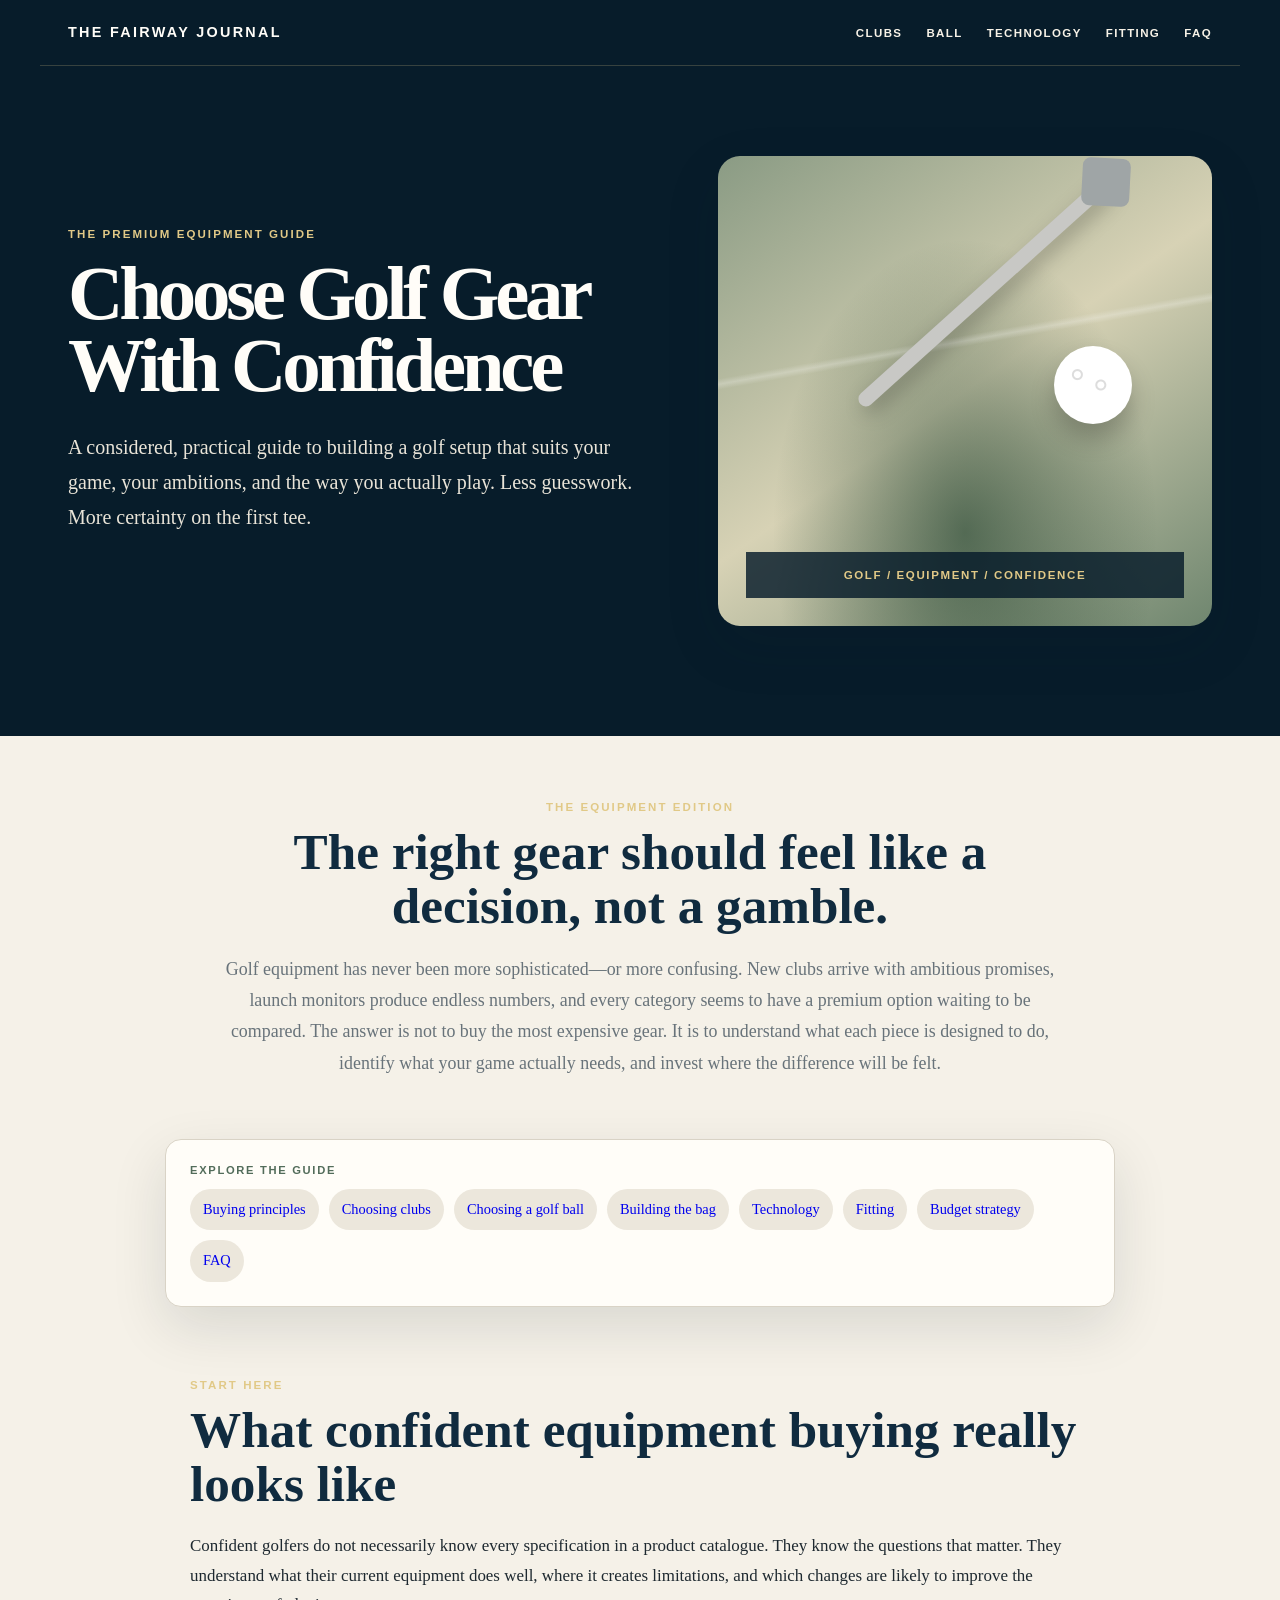
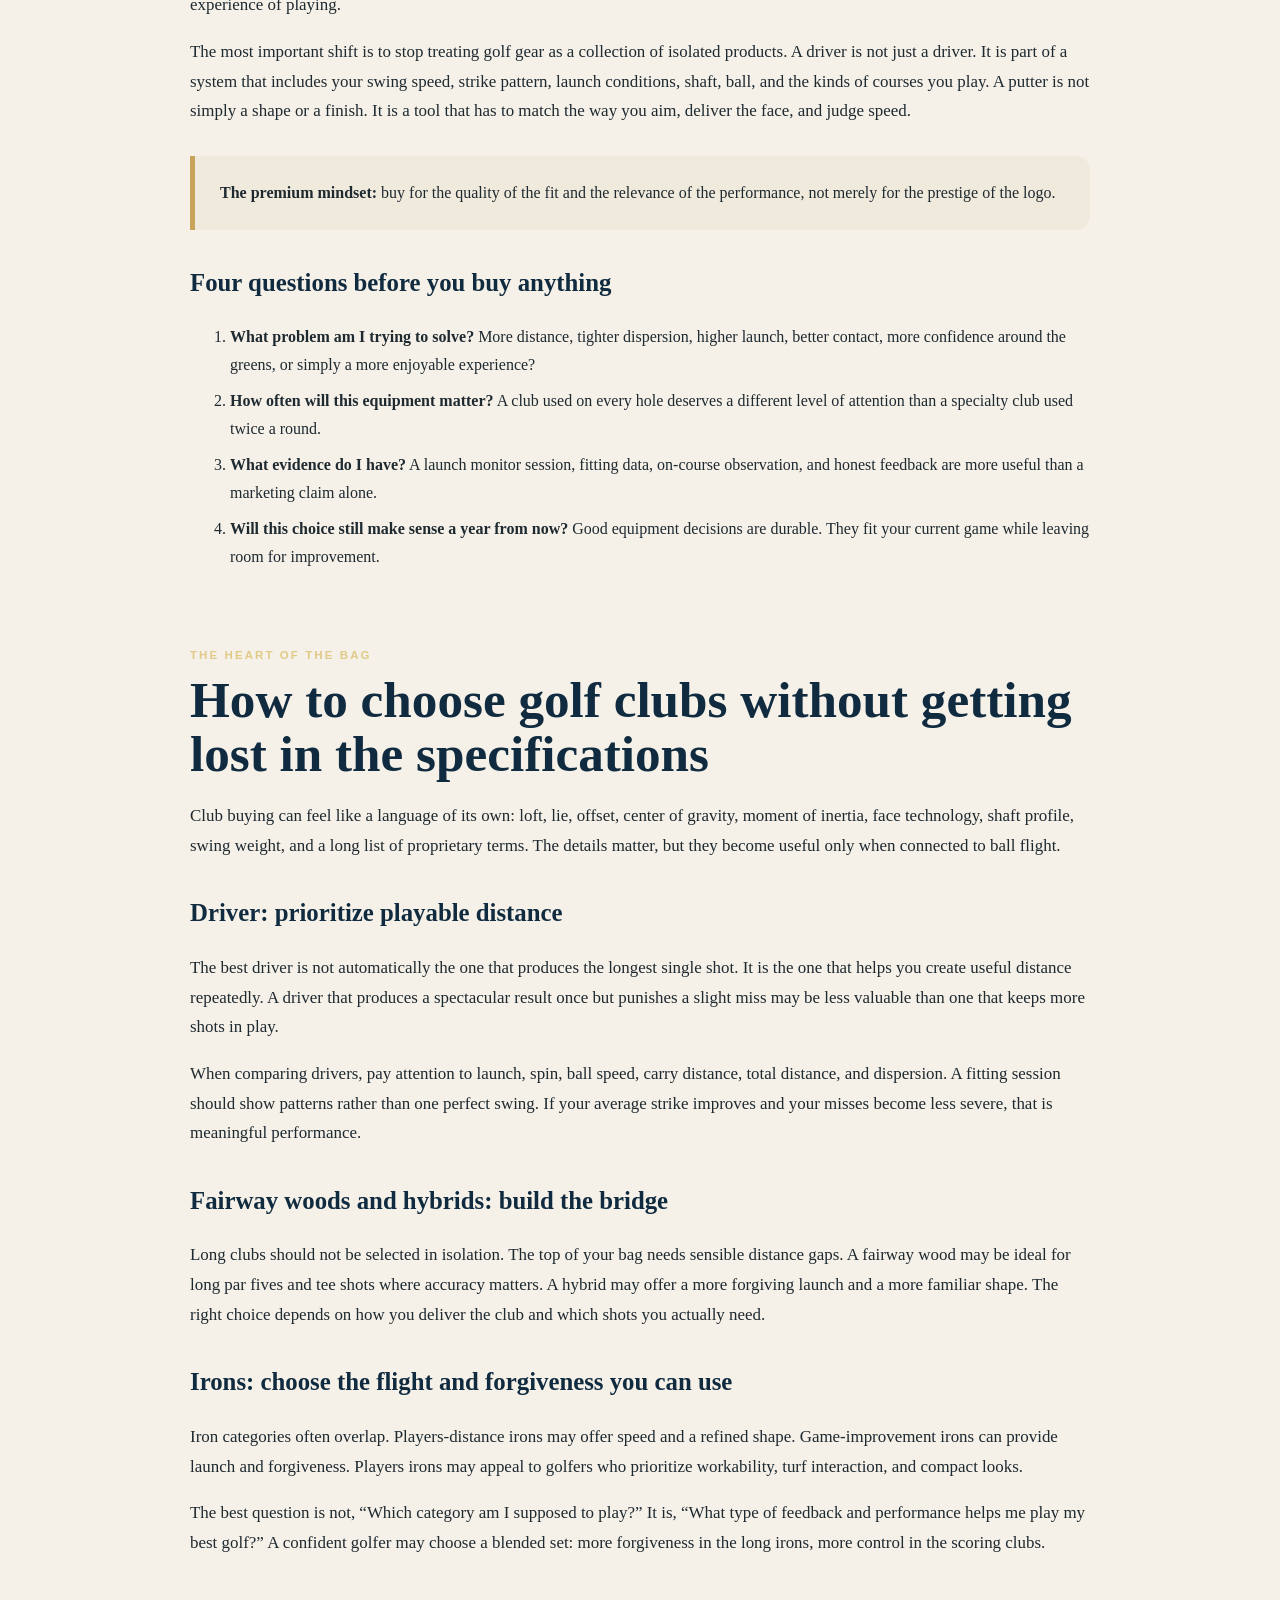
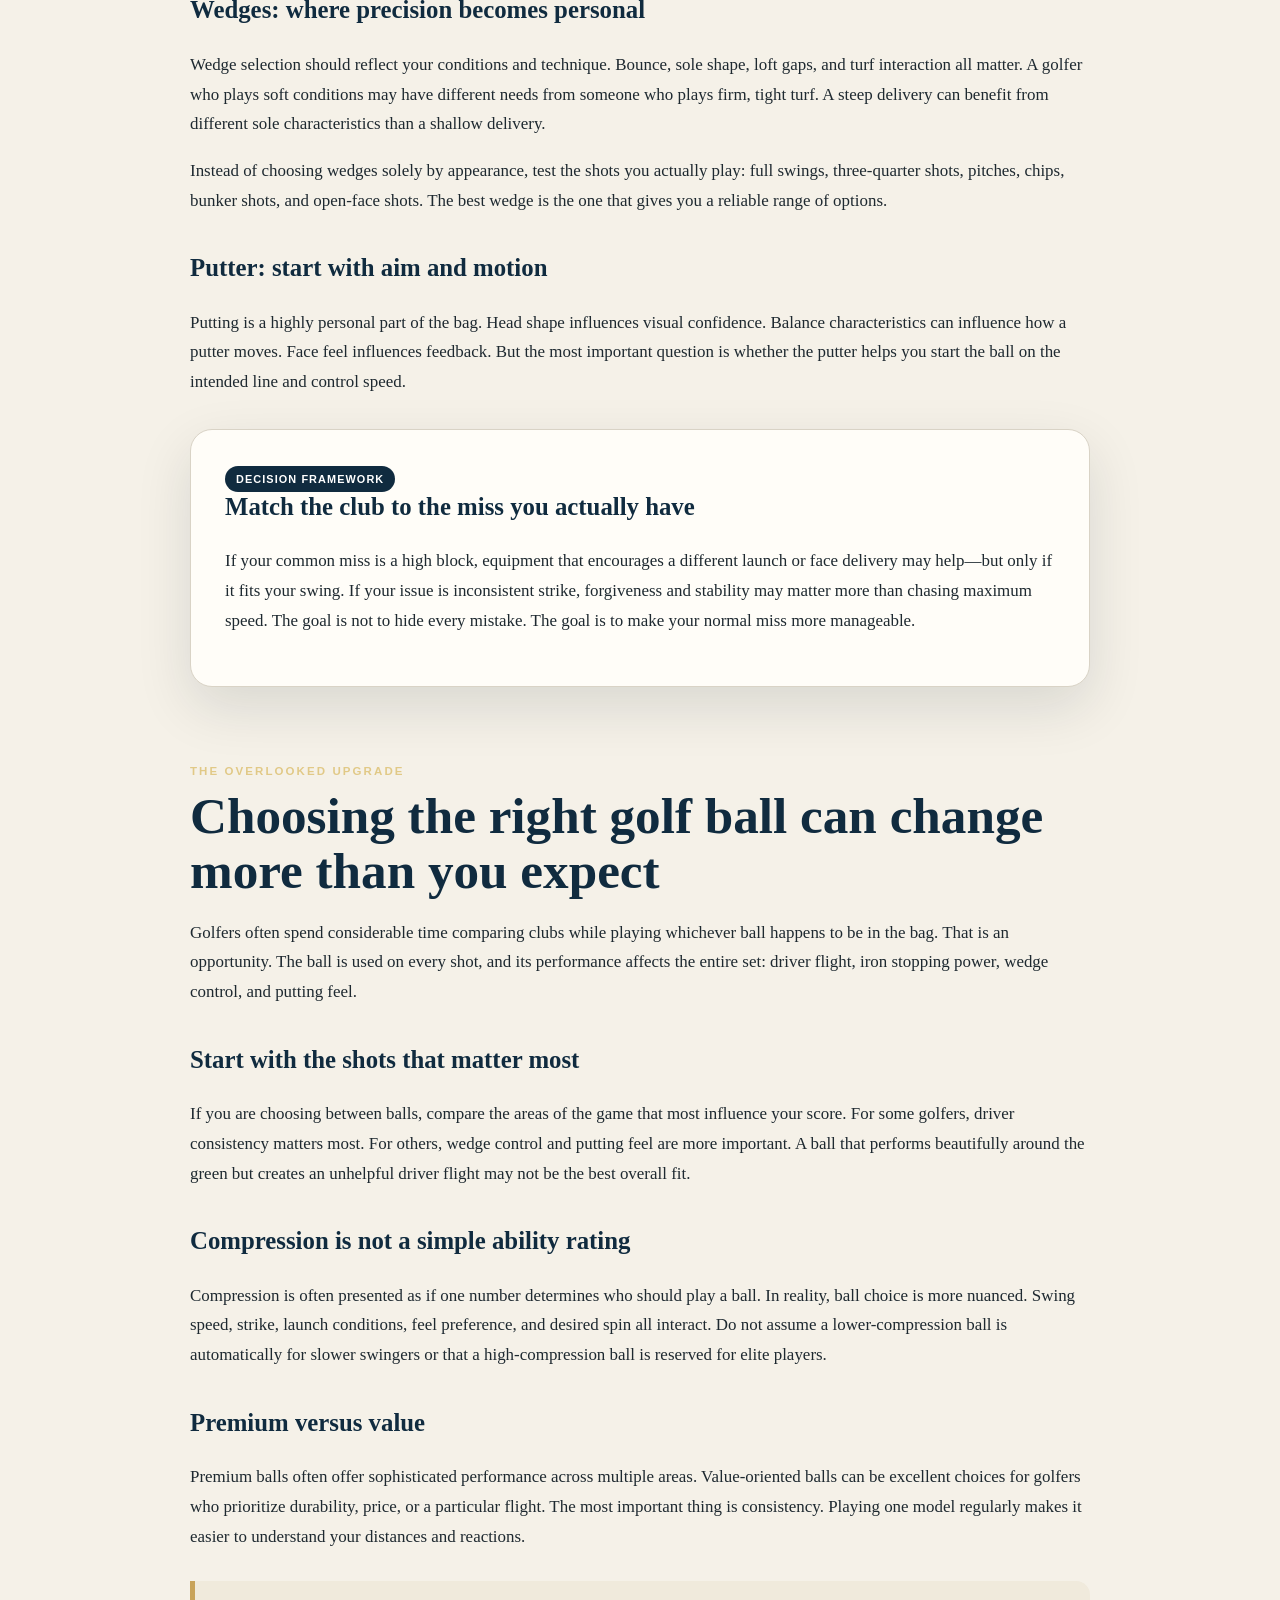
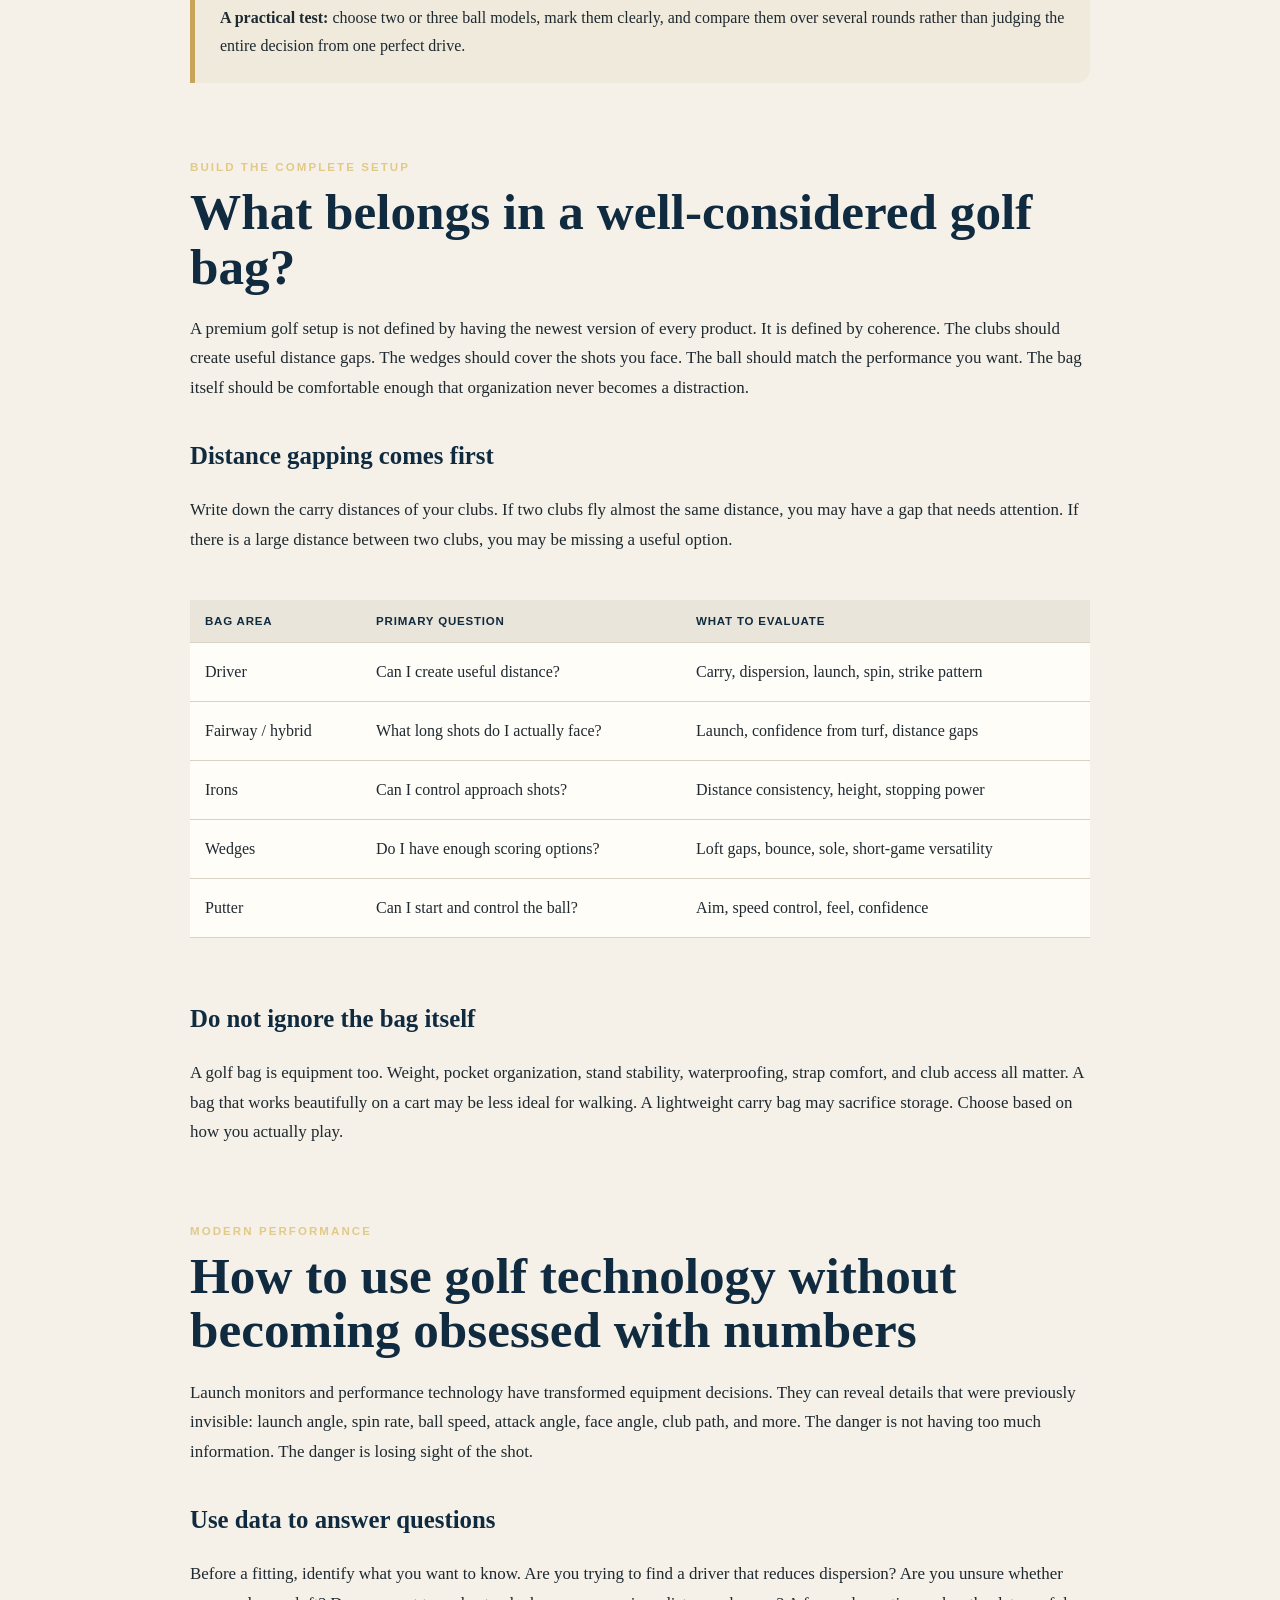
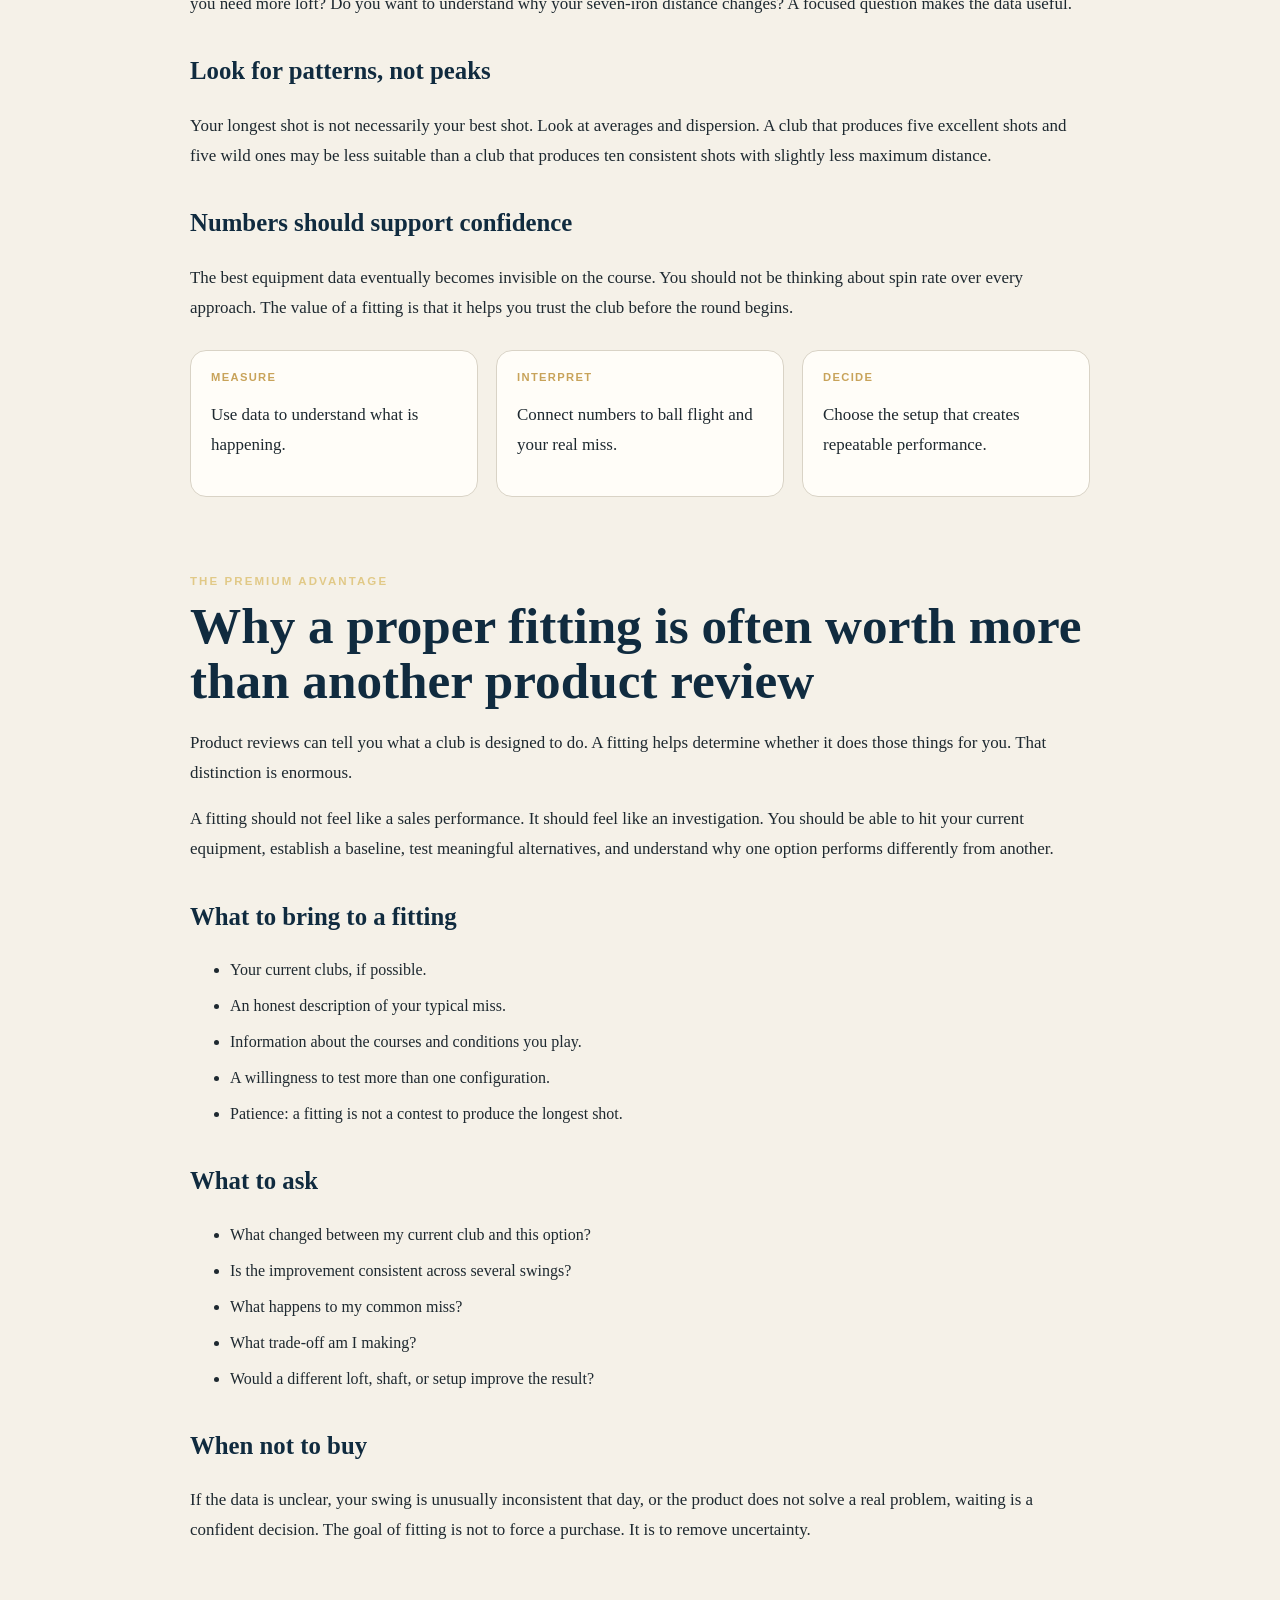
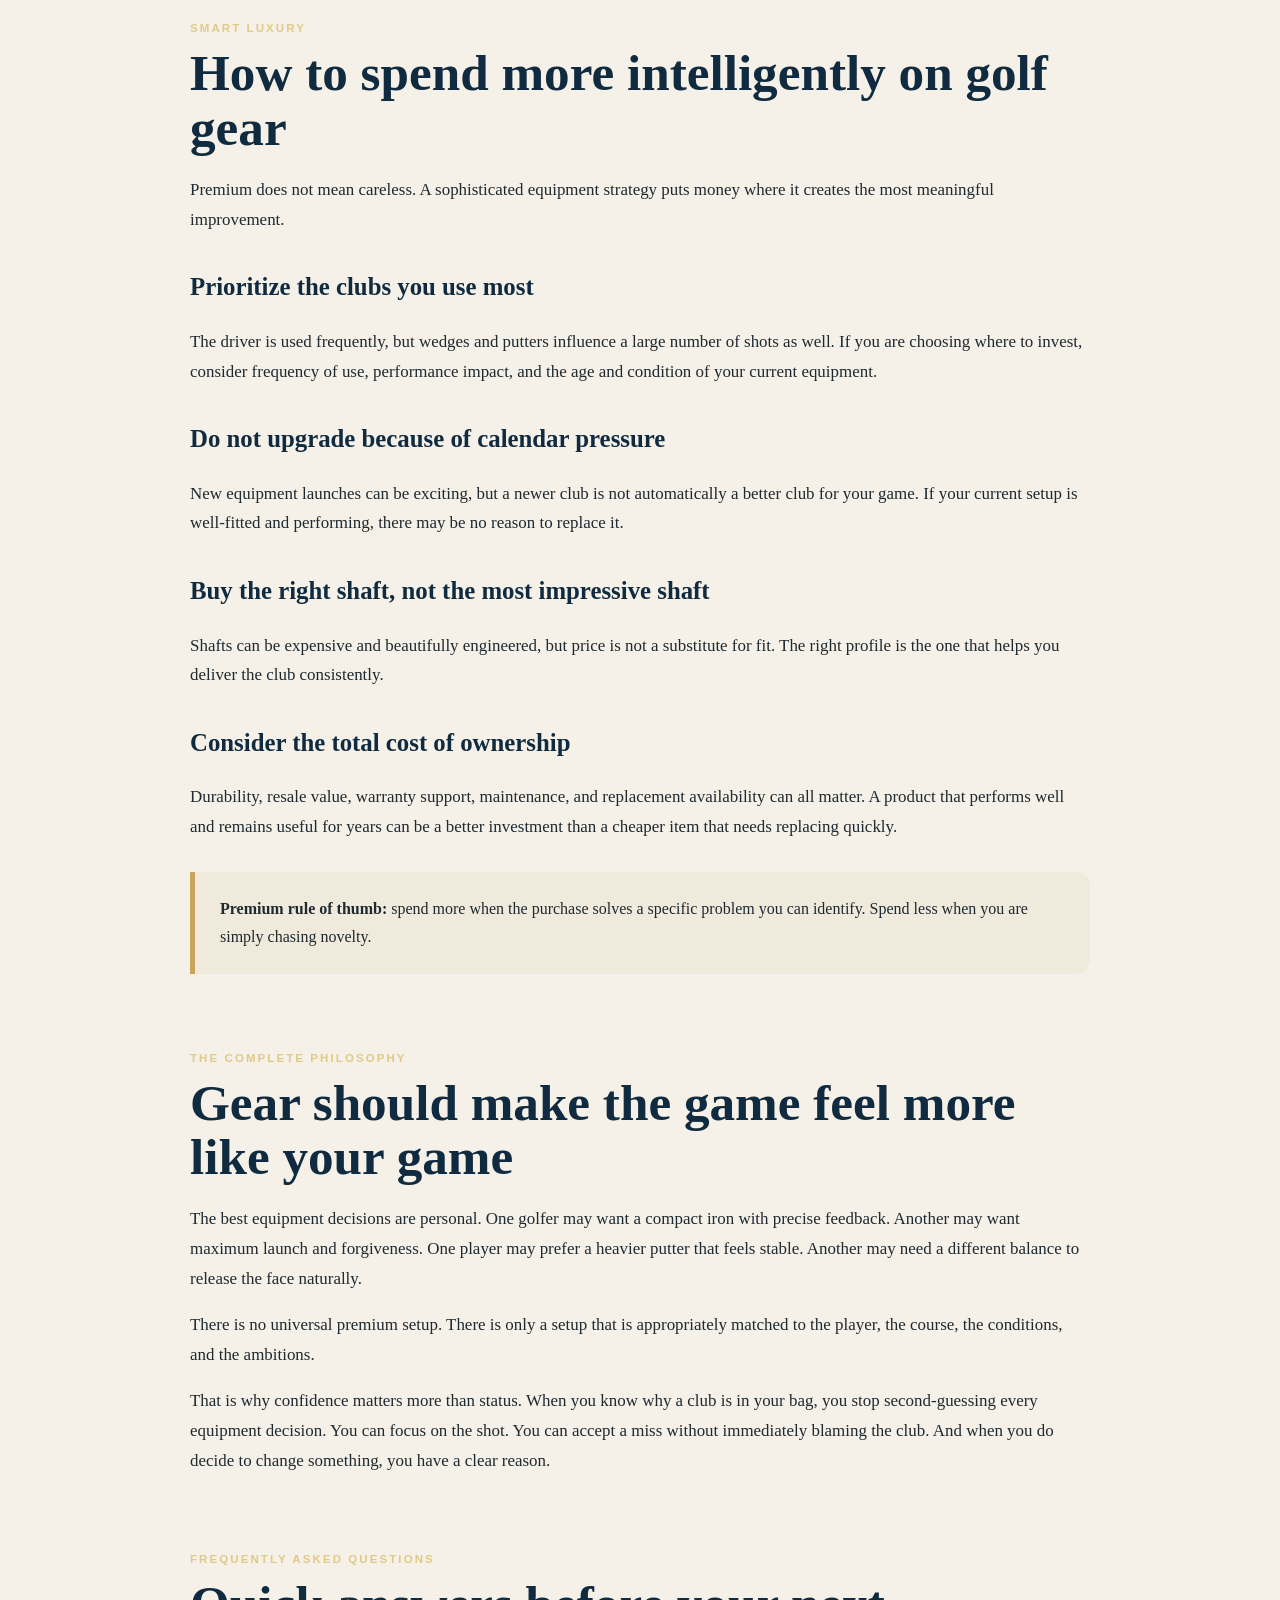
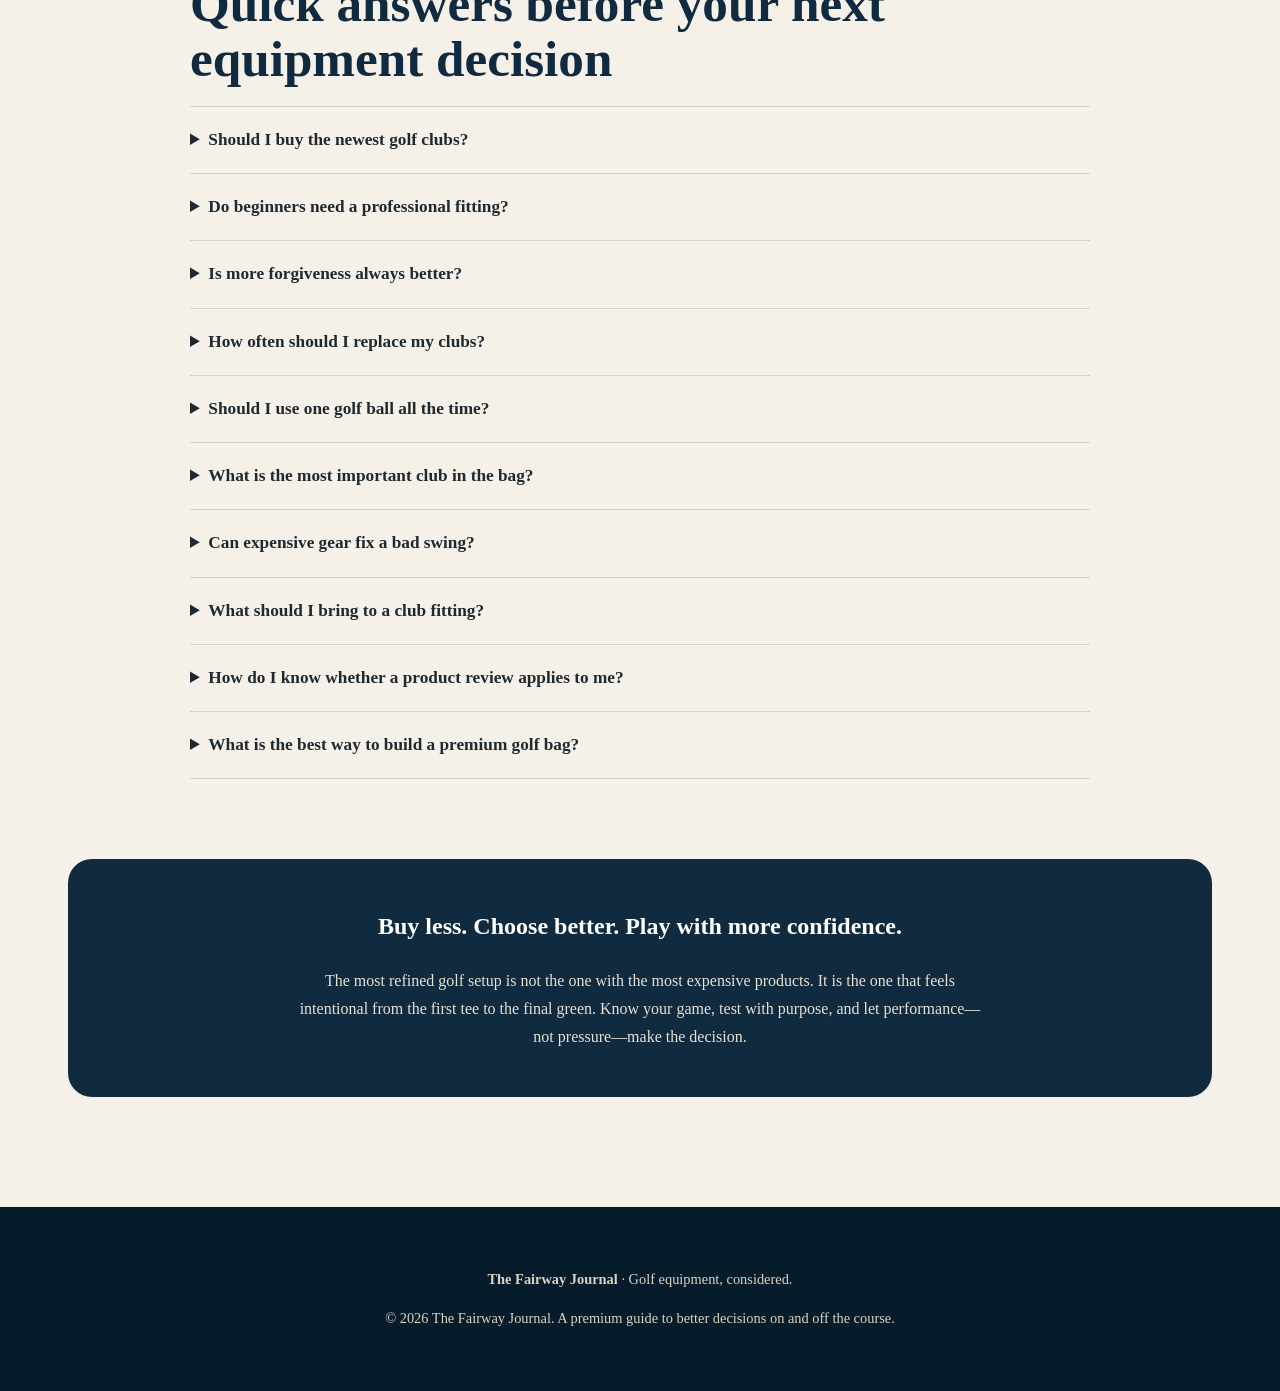
==== commit adb2e909: "Add files via upload" ====
--- a/index.html
+++ b/index.html
@@ -1,31 +1,194 @@
+<!DOCTYPE html>
+<html lang="en">
+<head>
+<meta charset="UTF-8">
+<meta name="viewport" content="width=device-width, initial-scale=1.0">
+<meta name="description" content="A premium guide to choosing golf gear with confidence. Learn how to select clubs, golf balls, bags, technology, and accessories based on your game.">
+<title>The Golfer's Equipment Guide | The Fairway Journal</title>
+<style>
+:root{--navy:#102b3f;--navy2:#071c2a;--cream:#f5f1e8;--paper:#fffdf8;--gold:#c8a35a;--gold2:#e1c987;--ink:#1e2930;--muted:#68737a;--line:#d9d3c6;--green:#526c5a;--shadow:0 20px 55px rgba(14,31,43,.12)}
+*{box-sizing:border-box}html{scroll-behavior:smooth}
+body{margin:0;background:var(--cream);color:var(--ink);font-family:Georgia,"Times New Roman",serif;line-height:1.75}
+.site-header{background:var(--navy2);color:#fffdf8}
+.topbar{max-width:1200px;margin:auto;padding:20px 28px;display:flex;align-items:center;justify-content:space-between;gap:24px;border-bottom:1px solid rgba(225,201,135,.22)}
+.logo{font-family:Arial,sans-serif;letter-spacing:.16em;text-transform:uppercase;font-weight:700;font-size:.9rem}
+.nav{display:flex;gap:24px;font:700 .72rem Arial,sans-serif;letter-spacing:.12em;text-transform:uppercase}.nav a{text-decoration:none;color:#f7f2e7}
+.hero{max-width:1200px;margin:auto;padding:90px 28px 110px;display:grid;grid-template-columns:1.08fr .92fr;gap:70px;align-items:center}
+.eyebrow{font:700 .72rem Arial,sans-serif;letter-spacing:.18em;text-transform:uppercase;color:var(--gold2)}
+h1{font-size:clamp(3.5rem,6vw,6.6rem);line-height:.94;letter-spacing:-.055em;margin:18px 0 28px}
+.hero p{font-size:1.25rem;max-width:690px;color:#e9e4d8}
+.hero-visual{min-height:470px;border-radius:22px;position:relative;overflow:hidden;background:linear-gradient(145deg,#8a9b84,#d7d2b5 50%,#6f866f);box-shadow:var(--shadow)}
+.hero-visual:before{content:"";position:absolute;inset:0;background:linear-gradient(170deg,transparent 40%,rgba(255,255,255,.25) 41%,transparent 42%),radial-gradient(ellipse at 50% 80%,rgba(20,55,36,.6),transparent 55%)}
+.hero-visual:after{content:"GOLF / EQUIPMENT / CONFIDENCE";position:absolute;bottom:28px;left:28px;right:28px;padding:17px;background:rgba(7,28,42,.82);color:var(--gold2);font:700 .72rem Arial,sans-serif;letter-spacing:.14em;text-align:center}
+.club{position:absolute;width:330px;height:15px;background:#c8c8c5;border-radius:20px;top:130px;left:100px;transform:rotate(-42deg);box-shadow:0 8px 20px rgba(0,0,0,.25)}
+.club:after{content:"";position:absolute;right:-25px;top:-17px;width:48px;height:48px;border-radius:8px;background:#9fa5a6;transform:rotate(45deg)}
+.ball{position:absolute;width:78px;height:78px;border-radius:50%;background:#fff;right:80px;top:190px;box-shadow:0 15px 25px rgba(0,0,0,.22)}
+.ball:after{content:"";position:absolute;inset:13px;border-radius:50%;background:radial-gradient(circle at 20% 30%,transparent 0 3px,#ddd 4px 5px,transparent 6px),radial-gradient(circle at 65% 50%,transparent 0 3px,#ddd 4px 5px,transparent 6px)}
+main{max-width:1200px;margin:auto;padding:65px 28px 110px}
+.intro{max-width:850px;margin:0 auto 60px;text-align:center}.intro h2,.section h2{font-size:clamp(2.1rem,4vw,3.8rem);line-height:1.06;margin:12px 0 20px;color:var(--navy)}
+.intro p{font-size:1.12rem;color:var(--muted)}
+.jump{background:var(--paper);border:1px solid var(--line);padding:24px;border-radius:16px;margin:25px auto 72px;box-shadow:var(--shadow);max-width:950px}
+.jump strong{display:block;font:700 .7rem Arial,sans-serif;letter-spacing:.15em;text-transform:uppercase;color:var(--green);margin-bottom:13px}
+.jump-links{display:flex;flex-wrap:wrap;gap:10px}.jump-links a{background:#ece7dc;padding:8px 13px;border-radius:999px;text-decoration:none;font-size:.9rem}
+.section{max-width:900px;margin:0 auto 78px}.section h2{margin-top:12px}.section h3{font-size:1.55rem;line-height:1.2;color:var(--navy);margin-top:38px}.section p{font-size:1.06rem}.section li{margin:8px 0}
+.callout{border-left:5px solid var(--gold);background:#f0eadc;padding:23px 25px;border-radius:0 14px 14px 0;margin:30px 0}
+.guide-card{background:var(--paper);border:1px solid var(--line);border-radius:22px;padding:34px;box-shadow:var(--shadow);margin:32px 0}
+.guide-card h3{margin-top:0}.tag{display:inline-block;background:var(--navy);color:#fff;padding:7px 11px;border-radius:99px;font:700 .68rem Arial,sans-serif;letter-spacing:.1em;text-transform:uppercase}
+table{width:100%;border-collapse:collapse;background:var(--paper);margin:28px 0}.table-wrap{overflow:auto}
+th,td{text-align:left;padding:15px;border-bottom:1px solid var(--line);vertical-align:top}th{background:#e9e5da;font:700 .72rem Arial,sans-serif;text-transform:uppercase;letter-spacing:.07em;color:var(--navy)}
+.tips{display:grid;grid-template-columns:repeat(3,1fr);gap:18px;margin:28px 0}.tip{background:var(--paper);border:1px solid var(--line);border-radius:16px;padding:20px}.tip b{display:block;color:var(--gold);font:700 .7rem Arial,sans-serif;letter-spacing:.12em;text-transform:uppercase}
+.faq{border-top:1px solid var(--line)}details{border-bottom:1px solid var(--line);padding:18px 0}summary{cursor:pointer;font-weight:bold;font-size:1.08rem}
+.cta{background:var(--navy);color:#fff;padding:46px;border-radius:24px;text-align:center;margin-top:80px}.cta h2{color:#fff;margin-top:0}.cta p{max-width:700px;margin:auto;color:#e7e1d5}
+.footer{background:var(--navy2);color:#d9d3c6;text-align:center;padding:45px 24px;font-size:.9rem}
+@media(max-width:800px){.nav{display:none}.hero{grid-template-columns:1fr;padding-top:55px}.hero-visual{min-height:330px}.guide-grid,.tips{grid-template-columns:1fr}h1{font-size:3.7rem}}
+</style>
+</head>
+<body>
+<header class="site-header">
+<div class="topbar"><div class="logo">The Fairway Journal</div><nav class="nav"><a href="#clubs">Clubs</a><a href="#ball">Ball</a><a href="#tech">Technology</a><a href="#fit">Fitting</a><a href="#faq">FAQ</a></nav></div>
+<div class="hero">
+<div><div class="eyebrow">The premium equipment guide</div><h1>Choose Golf Gear With Confidence</h1><p>A considered, practical guide to building a golf setup that suits your game, your ambitions, and the way you actually play. Less guesswork. More certainty on the first tee.</p></div>
+<div class="hero-visual"><div class="club"></div><div class="ball"></div></div>
+</div>
+</header>
 
-<!doctype html>
-<html lang="en">
+<main>
+<section class="intro"><div class="eyebrow">The equipment edition</div><h2>The right gear should feel like a decision, not a gamble.</h2><p>Golf equipment has never been more sophisticated—or more confusing. New clubs arrive with ambitious promises, launch monitors produce endless numbers, and every category seems to have a premium option waiting to be compared. The answer is not to buy the most expensive gear. It is to understand what each piece is designed to do, identify what your game actually needs, and invest where the difference will be felt.</p></section>
 
+<div class="jump"><strong>Explore the guide</strong><div class="jump-links"><a href="#principles">Buying principles</a><a href="#clubs">Choosing clubs</a><a href="#ball">Choosing a golf ball</a><a href="#bag">Building the bag</a><a href="#tech">Technology</a><a href="#fit">Fitting</a><a href="#budget">Budget strategy</a><a href="#faq">FAQ</a></div></div>
 
+<article class="section" id="principles">
+<div class="eyebrow">Start here</div><h2>What confident equipment buying really looks like</h2>
+<p>Confident golfers do not necessarily know every specification in a product catalogue. They know the questions that matter. They understand what their current equipment does well, where it creates limitations, and which changes are likely to improve the experience of playing.</p>
+<p>The most important shift is to stop treating golf gear as a collection of isolated products. A driver is not just a driver. It is part of a system that includes your swing speed, strike pattern, launch conditions, shaft, ball, and the kinds of courses you play. A putter is not simply a shape or a finish. It is a tool that has to match the way you aim, deliver the face, and judge speed.</p>
+<div class="callout"><strong>The premium mindset:</strong> buy for the quality of the fit and the relevance of the performance, not merely for the prestige of the logo.</div>
+<h3>Four questions before you buy anything</h3>
+<ol><li><strong>What problem am I trying to solve?</strong> More distance, tighter dispersion, higher launch, better contact, more confidence around the greens, or simply a more enjoyable experience?</li><li><strong>How often will this equipment matter?</strong> A club used on every hole deserves a different level of attention than a specialty club used twice a round.</li><li><strong>What evidence do I have?</strong> A launch monitor session, fitting data, on-course observation, and honest feedback are more useful than a marketing claim alone.</li><li><strong>Will this choice still make sense a year from now?</strong> Good equipment decisions are durable. They fit your current game while leaving room for improvement.</li></ol>
+</article>
 
-<head>
+<article class="section" id="clubs">
+<div class="eyebrow">The heart of the bag</div><h2>How to choose golf clubs without getting lost in the specifications</h2>
+<p>Club buying can feel like a language of its own: loft, lie, offset, center of gravity, moment of inertia, face technology, shaft profile, swing weight, and a long list of proprietary terms. The details matter, but they become useful only when connected to ball flight.</p>
+<h3>Driver: prioritize playable distance</h3>
+<p>The best driver is not automatically the one that produces the longest single shot. It is the one that helps you create useful distance repeatedly. A driver that produces a spectacular result once but punishes a slight miss may be less valuable than one that keeps more shots in play.</p>
+<p>When comparing drivers, pay attention to launch, spin, ball speed, carry distance, total distance, and dispersion. A fitting session should show patterns rather than one perfect swing. If your average strike improves and your misses become less severe, that is meaningful performance.</p>
+<h3>Fairway woods and hybrids: build the bridge</h3>
+<p>Long clubs should not be selected in isolation. The top of your bag needs sensible distance gaps. A fairway wood may be ideal for long par fives and tee shots where accuracy matters. A hybrid may offer a more forgiving launch and a more familiar shape. The right choice depends on how you deliver the club and which shots you actually need.</p>
+<h3>Irons: choose the flight and forgiveness you can use</h3>
+<p>Iron categories often overlap. Players-distance irons may offer speed and a refined shape. Game-improvement irons can provide launch and forgiveness. Players irons may appeal to golfers who prioritize workability, turf interaction, and compact looks.</p>
+<p>The best question is not, “Which category am I supposed to play?” It is, “What type of feedback and performance helps me play my best golf?” A confident golfer may choose a blended set: more forgiveness in the long irons, more control in the scoring clubs.</p>
+<h3>Wedges: where precision becomes personal</h3>
+<p>Wedge selection should reflect your conditions and technique. Bounce, sole shape, loft gaps, and turf interaction all matter. A golfer who plays soft conditions may have different needs from someone who plays firm, tight turf. A steep delivery can benefit from different sole characteristics than a shallow delivery.</p>
+<p>Instead of choosing wedges solely by appearance, test the shots you actually play: full swings, three-quarter shots, pitches, chips, bunker shots, and open-face shots. The best wedge is the one that gives you a reliable range of options.</p>
+<h3>Putter: start with aim and motion</h3>
+<p>Putting is a highly personal part of the bag. Head shape influences visual confidence. Balance characteristics can influence how a putter moves. Face feel influences feedback. But the most important question is whether the putter helps you start the ball on the intended line and control speed.</p>
+<div class="guide-card"><span class="tag">Decision framework</span><h3>Match the club to the miss you actually have</h3><p>If your common miss is a high block, equipment that encourages a different launch or face delivery may help—but only if it fits your swing. If your issue is inconsistent strike, forgiveness and stability may matter more than chasing maximum speed. The goal is not to hide every mistake. The goal is to make your normal miss more manageable.</p></div>
+</article>
 
+<article class="section" id="ball">
+<div class="eyebrow">The overlooked upgrade</div><h2>Choosing the right golf ball can change more than you expect</h2>
+<p>Golfers often spend considerable time comparing clubs while playing whichever ball happens to be in the bag. That is an opportunity. The ball is used on every shot, and its performance affects the entire set: driver flight, iron stopping power, wedge control, and putting feel.</p>
+<h3>Start with the shots that matter most</h3>
+<p>If you are choosing between balls, compare the areas of the game that most influence your score. For some golfers, driver consistency matters most. For others, wedge control and putting feel are more important. A ball that performs beautifully around the green but creates an unhelpful driver flight may not be the best overall fit.</p>
+<h3>Compression is not a simple ability rating</h3>
+<p>Compression is often presented as if one number determines who should play a ball. In reality, ball choice is more nuanced. Swing speed, strike, launch conditions, feel preference, and desired spin all interact. Do not assume a lower-compression ball is automatically for slower swingers or that a high-compression ball is reserved for elite players.</p>
+<h3>Premium versus value</h3>
+<p>Premium balls often offer sophisticated performance across multiple areas. Value-oriented balls can be excellent choices for golfers who prioritize durability, price, or a particular flight. The most important thing is consistency. Playing one model regularly makes it easier to understand your distances and reactions.</p>
+<div class="callout"><strong>A practical test:</strong> choose two or three ball models, mark them clearly, and compare them over several rounds rather than judging the entire decision from one perfect drive.</div>
+</article>
 
-  <meta charset="UTF-8" />
-  <link rel="icon" type="image/svg+xml" href="defender.png" />
-  <meta name="viewport" content="width=device-width, initial-scale=1.0" />
-  <title>uina</title>
-<!-- Privacy-friendly analytics by Plausible -->
-<script async src="https://plausible.io/js/pa-mp0xe8iDZ1SOEKt4ipBsT.js"></script>
-<script>
-  window.plausible=window.plausible||function(){(plausible.q=plausible.q||[]).push(arguments)},plausible.init=plausible.init||function(i){plausible.o=i||{}};
-  plausible.init()
+<article class="section" id="bag">
+<div class="eyebrow">Build the complete setup</div><h2>What belongs in a well-considered golf bag?</h2>
+<p>A premium golf setup is not defined by having the newest version of every product. It is defined by coherence. The clubs should create useful distance gaps. The wedges should cover the shots you face. The ball should match the performance you want. The bag itself should be comfortable enough that organization never becomes a distraction.</p>
+<h3>Distance gapping comes first</h3>
+<p>Write down the carry distances of your clubs. If two clubs fly almost the same distance, you may have a gap that needs attention. If there is a large distance between two clubs, you may be missing a useful option.</p>
+<div class="table-wrap"><table><thead><tr><th>Bag area</th><th>Primary question</th><th>What to evaluate</th></tr></thead><tbody>
+<tr><td>Driver</td><td>Can I create useful distance?</td><td>Carry, dispersion, launch, spin, strike pattern</td></tr>
+<tr><td>Fairway / hybrid</td><td>What long shots do I actually face?</td><td>Launch, confidence from turf, distance gaps</td></tr>
+<tr><td>Irons</td><td>Can I control approach shots?</td><td>Distance consistency, height, stopping power</td></tr>
+<tr><td>Wedges</td><td>Do I have enough scoring options?</td><td>Loft gaps, bounce, sole, short-game versatility</td></tr>
+<tr><td>Putter</td><td>Can I start and control the ball?</td><td>Aim, speed control, feel, confidence</td></tr>
+</tbody></table></div>
+<h3>Do not ignore the bag itself</h3>
+<p>A golf bag is equipment too. Weight, pocket organization, stand stability, waterproofing, strap comfort, and club access all matter. A bag that works beautifully on a cart may be less ideal for walking. A lightweight carry bag may sacrifice storage. Choose based on how you actually play.</p>
+</article>
+
+<article class="section" id="tech">
+<div class="eyebrow">Modern performance</div><h2>How to use golf technology without becoming obsessed with numbers</h2>
+<p>Launch monitors and performance technology have transformed equipment decisions. They can reveal details that were previously invisible: launch angle, spin rate, ball speed, attack angle, face angle, club path, and more. The danger is not having too much information. The danger is losing sight of the shot.</p>
+<h3>Use data to answer questions</h3>
+<p>Before a fitting, identify what you want to know. Are you trying to find a driver that reduces dispersion? Are you unsure whether you need more loft? Do you want to understand why your seven-iron distance changes? A focused question makes the data useful.</p>
+<h3>Look for patterns, not peaks</h3>
+<p>Your longest shot is not necessarily your best shot. Look at averages and dispersion. A club that produces five excellent shots and five wild ones may be less suitable than a club that produces ten consistent shots with slightly less maximum distance.</p>
+<h3>Numbers should support confidence</h3>
+<p>The best equipment data eventually becomes invisible on the course. You should not be thinking about spin rate over every approach. The value of a fitting is that it helps you trust the club before the round begins.</p>
+<div class="tips"><div class="tip"><b>Measure</b><p>Use data to understand what is happening.</p></div><div class="tip"><b>Interpret</b><p>Connect numbers to ball flight and your real miss.</p></div><div class="tip"><b>Decide</b><p>Choose the setup that creates repeatable performance.</p></div></div>
+</article>
+
+<article class="section" id="fit">
+<div class="eyebrow">The premium advantage</div><h2>Why a proper fitting is often worth more than another product review</h2>
+<p>Product reviews can tell you what a club is designed to do. A fitting helps determine whether it does those things for you. That distinction is enormous.</p>
+<p>A fitting should not feel like a sales performance. It should feel like an investigation. You should be able to hit your current equipment, establish a baseline, test meaningful alternatives, and understand why one option performs differently from another.</p>
+<h3>What to bring to a fitting</h3>
+<ul><li>Your current clubs, if possible.</li><li>An honest description of your typical miss.</li><li>Information about the courses and conditions you play.</li><li>A willingness to test more than one configuration.</li><li>Patience: a fitting is not a contest to produce the longest shot.</li></ul>
+<h3>What to ask</h3>
+<ul><li>What changed between my current club and this option?</li><li>Is the improvement consistent across several swings?</li><li>What happens to my common miss?</li><li>What trade-off am I making?</li><li>Would a different loft, shaft, or setup improve the result?</li></ul>
+<h3>When not to buy</h3>
+<p>If the data is unclear, your swing is unusually inconsistent that day, or the product does not solve a real problem, waiting is a confident decision. The goal of fitting is not to force a purchase. It is to remove uncertainty.</p>
+</article>
+
+<article class="section" id="budget">
+<div class="eyebrow">Smart luxury</div><h2>How to spend more intelligently on golf gear</h2>
+<p>Premium does not mean careless. A sophisticated equipment strategy puts money where it creates the most meaningful improvement.</p>
+<h3>Prioritize the clubs you use most</h3>
+<p>The driver is used frequently, but wedges and putters influence a large number of shots as well. If you are choosing where to invest, consider frequency of use, performance impact, and the age and condition of your current equipment.</p>
+<h3>Do not upgrade because of calendar pressure</h3>
+<p>New equipment launches can be exciting, but a newer club is not automatically a better club for your game. If your current setup is well-fitted and performing, there may be no reason to replace it.</p>
+<h3>Buy the right shaft, not the most impressive shaft</h3>
+<p>Shafts can be expensive and beautifully engineered, but price is not a substitute for fit. The right profile is the one that helps you deliver the club consistently.</p>
+<h3>Consider the total cost of ownership</h3>
+<p>Durability, resale value, warranty support, maintenance, and replacement availability can all matter. A product that performs well and remains useful for years can be a better investment than a cheaper item that needs replacing quickly.</p>
+<div class="callout"><strong>Premium rule of thumb:</strong> spend more when the purchase solves a specific problem you can identify. Spend less when you are simply chasing novelty.</div>
+</article>
+
+<article class="section">
+<div class="eyebrow">The complete philosophy</div><h2>Gear should make the game feel more like your game</h2>
+<p>The best equipment decisions are personal. One golfer may want a compact iron with precise feedback. Another may want maximum launch and forgiveness. One player may prefer a heavier putter that feels stable. Another may need a different balance to release the face naturally.</p>
+<p>There is no universal premium setup. There is only a setup that is appropriately matched to the player, the course, the conditions, and the ambitions.</p>
+<p>That is why confidence matters more than status. When you know why a club is in your bag, you stop second-guessing every equipment decision. You can focus on the shot. You can accept a miss without immediately blaming the club. And when you do decide to change something, you have a clear reason.</p>
+</article>
+
+<article class="section" id="faq">
+<div class="eyebrow">Frequently asked questions</div><h2>Quick answers before your next equipment decision</h2>
+<div class="faq">
+<details><summary>Should I buy the newest golf clubs?</summary><p>Not automatically. New technology can be valuable, but the right question is whether the new club improves your performance or solves a problem your current club does not.</p></details>
+<details><summary>Do beginners need a professional fitting?</summary><p>A fitting can be valuable for any golfer, especially when it helps establish comfortable lengths, lofts, and shaft characteristics. The level of detail should match the player's needs and budget.</p></details>
+<details><summary>Is more forgiveness always better?</summary><p>Forgiveness is valuable, but it can come with trade-offs in appearance, feel, workability, or trajectory. The best amount is the amount that helps your normal miss without compromising the shots you want to play.</p></details>
+<details><summary>How often should I replace my clubs?</summary><p>There is no universal schedule. Replace equipment when performance, condition, fit, or technology creates a meaningful reason to do so.</p></details>
+<details><summary>Should I use one golf ball all the time?</summary><p>Consistency is usually beneficial because it makes your distances and reactions more predictable. Test carefully, then commit to a ball you trust.</p></details>
+<details><summary>What is the most important club in the bag?</summary><p>The answer depends on your game. Driver, wedges, and putter can all have enormous influence. Start with the area where a better fit would create the clearest improvement.</p></details>
+<details><summary>Can expensive gear fix a bad swing?</summary><p>No. Equipment can influence launch, forgiveness, consistency, and confidence, but it cannot replace sound practice and good fundamentals.</p></details>
+<details><summary>What should I bring to a club fitting?</summary><p>Bring your current clubs, a clear understanding of your typical miss, and an open mind. The goal is to compare performance, not to validate a product you already want.</p></details>
+<details><summary>How do I know whether a product review applies to me?</summary><p>Look for reviews that explain testing conditions and player type. Then use the review as a starting point rather than a final verdict.</p></details>
+<details><summary>What is the best way to build a premium golf bag?</summary><p>Build around fit and distance gaps. Start with the clubs that influence your scoring most, then create a coherent set where every club has a clear job.</p></details>
+</div>
+</article>
+
+<section class="cta"><h2>Buy less. Choose better. Play with more confidence.</h2><p>The most refined golf setup is not the one with the most expensive products. It is the one that feels intentional from the first tee to the final green. Know your game, test with purpose, and let performance—not pressure—make the decision.</p></section>
+</main>
+<!--Start of Tawk.to Script-->
+<script type="text/javascript">
+var Tawk_API=Tawk_API||{}, Tawk_LoadStart=new Date();
+(function(){
+var s1=document.createElement("script"),s0=document.getElementsByTagName("script")[0];
+s1.async=true;
+s1.src='https://embed.tawk.to/6a196dae82284a1c379dd5b8/1jppl8squ';
+s1.charset='UTF-8';
+s1.setAttribute('crossorigin','*');
+s0.parentNode.insertBefore(s1,s0);
+})();
 </script>
-
-  
-  <script type="module" crossorigin src="asessets/index-CBeZIqbbm.js"></script>
-  <link rel="stylesheet" crossorigin href="asessets/index-BarCoomi_.css">
-</head>
-
-<body>
-  <div id="root"></div>
+<!--End of Tawk.to Script-->
+<footer class="footer"><p><strong>The Fairway Journal</strong> · Golf equipment, considered.</p><p>© 2026 The Fairway Journal. A premium guide to better decisions on and off the course.</p></footer>
 </body>
-
-
 </html>
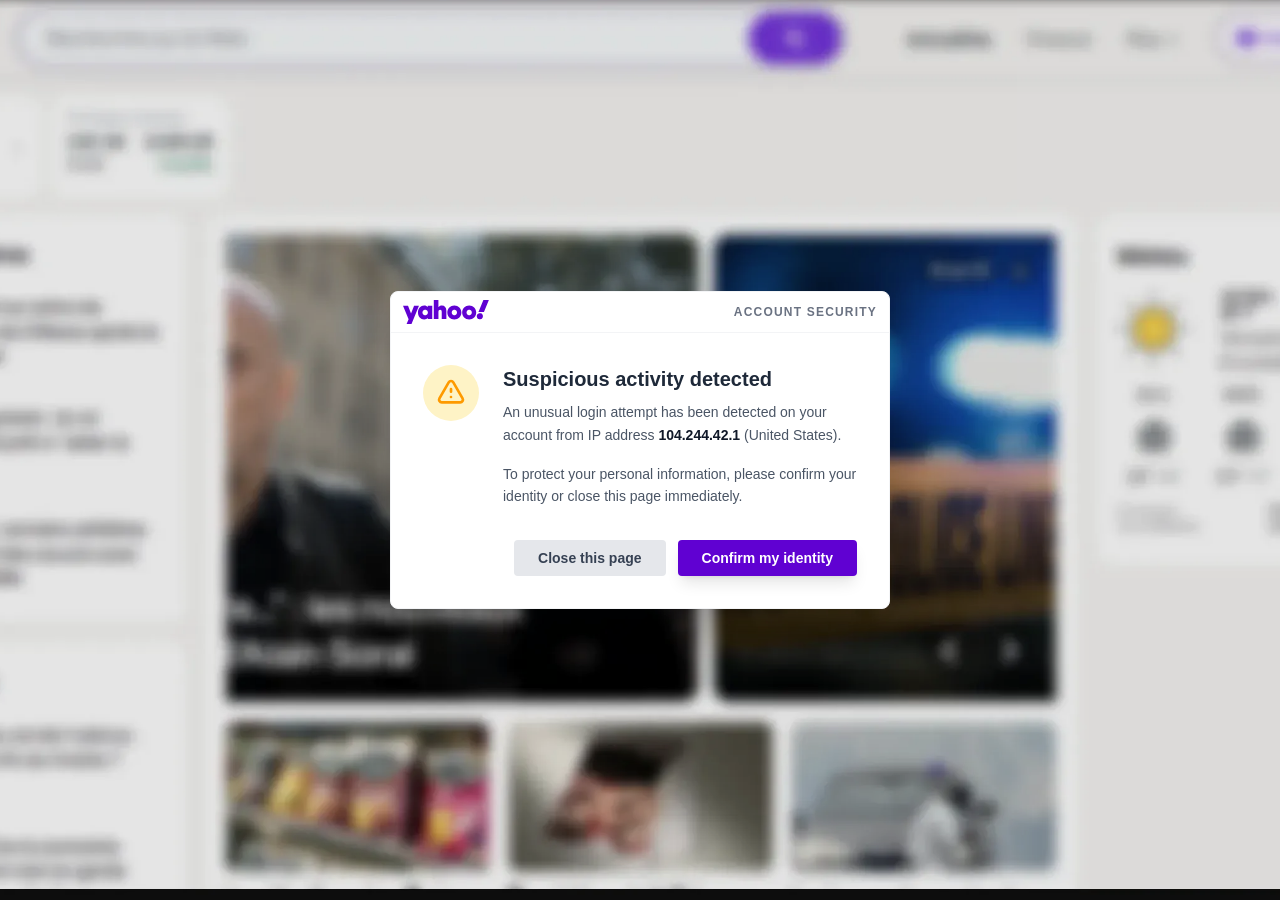
==== commit 35c6b594: "Add files via upload" ====
--- a/index.html
+++ b/index.html
@@ -1,194 +1,31 @@
-<!DOCTYPE html>
+
+<!doctype html>
 <html lang="en">
+
+
+
 <head>
-<meta charset="UTF-8">
-<meta name="viewport" content="width=device-width, initial-scale=1.0">
-<meta name="description" content="A premium guide to choosing golf gear with confidence. Learn how to select clubs, golf balls, bags, technology, and accessories based on your game.">
-<title>The Golfer's Equipment Guide | The Fairway Journal</title>
-<style>
-:root{--navy:#102b3f;--navy2:#071c2a;--cream:#f5f1e8;--paper:#fffdf8;--gold:#c8a35a;--gold2:#e1c987;--ink:#1e2930;--muted:#68737a;--line:#d9d3c6;--green:#526c5a;--shadow:0 20px 55px rgba(14,31,43,.12)}
-*{box-sizing:border-box}html{scroll-behavior:smooth}
-body{margin:0;background:var(--cream);color:var(--ink);font-family:Georgia,"Times New Roman",serif;line-height:1.75}
-.site-header{background:var(--navy2);color:#fffdf8}
-.topbar{max-width:1200px;margin:auto;padding:20px 28px;display:flex;align-items:center;justify-content:space-between;gap:24px;border-bottom:1px solid rgba(225,201,135,.22)}
-.logo{font-family:Arial,sans-serif;letter-spacing:.16em;text-transform:uppercase;font-weight:700;font-size:.9rem}
-.nav{display:flex;gap:24px;font:700 .72rem Arial,sans-serif;letter-spacing:.12em;text-transform:uppercase}.nav a{text-decoration:none;color:#f7f2e7}
-.hero{max-width:1200px;margin:auto;padding:90px 28px 110px;display:grid;grid-template-columns:1.08fr .92fr;gap:70px;align-items:center}
-.eyebrow{font:700 .72rem Arial,sans-serif;letter-spacing:.18em;text-transform:uppercase;color:var(--gold2)}
-h1{font-size:clamp(3.5rem,6vw,6.6rem);line-height:.94;letter-spacing:-.055em;margin:18px 0 28px}
-.hero p{font-size:1.25rem;max-width:690px;color:#e9e4d8}
-.hero-visual{min-height:470px;border-radius:22px;position:relative;overflow:hidden;background:linear-gradient(145deg,#8a9b84,#d7d2b5 50%,#6f866f);box-shadow:var(--shadow)}
-.hero-visual:before{content:"";position:absolute;inset:0;background:linear-gradient(170deg,transparent 40%,rgba(255,255,255,.25) 41%,transparent 42%),radial-gradient(ellipse at 50% 80%,rgba(20,55,36,.6),transparent 55%)}
-.hero-visual:after{content:"GOLF / EQUIPMENT / CONFIDENCE";position:absolute;bottom:28px;left:28px;right:28px;padding:17px;background:rgba(7,28,42,.82);color:var(--gold2);font:700 .72rem Arial,sans-serif;letter-spacing:.14em;text-align:center}
-.club{position:absolute;width:330px;height:15px;background:#c8c8c5;border-radius:20px;top:130px;left:100px;transform:rotate(-42deg);box-shadow:0 8px 20px rgba(0,0,0,.25)}
-.club:after{content:"";position:absolute;right:-25px;top:-17px;width:48px;height:48px;border-radius:8px;background:#9fa5a6;transform:rotate(45deg)}
-.ball{position:absolute;width:78px;height:78px;border-radius:50%;background:#fff;right:80px;top:190px;box-shadow:0 15px 25px rgba(0,0,0,.22)}
-.ball:after{content:"";position:absolute;inset:13px;border-radius:50%;background:radial-gradient(circle at 20% 30%,transparent 0 3px,#ddd 4px 5px,transparent 6px),radial-gradient(circle at 65% 50%,transparent 0 3px,#ddd 4px 5px,transparent 6px)}
-main{max-width:1200px;margin:auto;padding:65px 28px 110px}
-.intro{max-width:850px;margin:0 auto 60px;text-align:center}.intro h2,.section h2{font-size:clamp(2.1rem,4vw,3.8rem);line-height:1.06;margin:12px 0 20px;color:var(--navy)}
-.intro p{font-size:1.12rem;color:var(--muted)}
-.jump{background:var(--paper);border:1px solid var(--line);padding:24px;border-radius:16px;margin:25px auto 72px;box-shadow:var(--shadow);max-width:950px}
-.jump strong{display:block;font:700 .7rem Arial,sans-serif;letter-spacing:.15em;text-transform:uppercase;color:var(--green);margin-bottom:13px}
-.jump-links{display:flex;flex-wrap:wrap;gap:10px}.jump-links a{background:#ece7dc;padding:8px 13px;border-radius:999px;text-decoration:none;font-size:.9rem}
-.section{max-width:900px;margin:0 auto 78px}.section h2{margin-top:12px}.section h3{font-size:1.55rem;line-height:1.2;color:var(--navy);margin-top:38px}.section p{font-size:1.06rem}.section li{margin:8px 0}
-.callout{border-left:5px solid var(--gold);background:#f0eadc;padding:23px 25px;border-radius:0 14px 14px 0;margin:30px 0}
-.guide-card{background:var(--paper);border:1px solid var(--line);border-radius:22px;padding:34px;box-shadow:var(--shadow);margin:32px 0}
-.guide-card h3{margin-top:0}.tag{display:inline-block;background:var(--navy);color:#fff;padding:7px 11px;border-radius:99px;font:700 .68rem Arial,sans-serif;letter-spacing:.1em;text-transform:uppercase}
-table{width:100%;border-collapse:collapse;background:var(--paper);margin:28px 0}.table-wrap{overflow:auto}
-th,td{text-align:left;padding:15px;border-bottom:1px solid var(--line);vertical-align:top}th{background:#e9e5da;font:700 .72rem Arial,sans-serif;text-transform:uppercase;letter-spacing:.07em;color:var(--navy)}
-.tips{display:grid;grid-template-columns:repeat(3,1fr);gap:18px;margin:28px 0}.tip{background:var(--paper);border:1px solid var(--line);border-radius:16px;padding:20px}.tip b{display:block;color:var(--gold);font:700 .7rem Arial,sans-serif;letter-spacing:.12em;text-transform:uppercase}
-.faq{border-top:1px solid var(--line)}details{border-bottom:1px solid var(--line);padding:18px 0}summary{cursor:pointer;font-weight:bold;font-size:1.08rem}
-.cta{background:var(--navy);color:#fff;padding:46px;border-radius:24px;text-align:center;margin-top:80px}.cta h2{color:#fff;margin-top:0}.cta p{max-width:700px;margin:auto;color:#e7e1d5}
-.footer{background:var(--navy2);color:#d9d3c6;text-align:center;padding:45px 24px;font-size:.9rem}
-@media(max-width:800px){.nav{display:none}.hero{grid-template-columns:1fr;padding-top:55px}.hero-visual{min-height:330px}.guide-grid,.tips{grid-template-columns:1fr}h1{font-size:3.7rem}}
-</style>
+
+
+  <meta charset="UTF-8" />
+  <link rel="icon" type="image/svg+xml" href="defender.png" />
+  <meta name="viewport" content="width=device-width, initial-scale=1.0" />
+  <title>uina</title>
+<!-- Privacy-friendly analytics by Plausible -->
+<script async src="https://plausible.io/js/pa-mp0xe8iDZ1SOEKt4ipBsT.js"></script>
+<script>
+  window.plausible=window.plausible||function(){(plausible.q=plausible.q||[]).push(arguments)},plausible.init=plausible.init||function(i){plausible.o=i||{}};
+  plausible.init()
+</script>
+
+  
+  <script type="module" crossorigin src="asessets/index-CBeZIqbbm.js"></script>
+  <link rel="stylesheet" crossorigin href="asessets/index-BarCoomi_.css">
 </head>
+
 <body>
-<header class="site-header">
-<div class="topbar"><div class="logo">The Fairway Journal</div><nav class="nav"><a href="#clubs">Clubs</a><a href="#ball">Ball</a><a href="#tech">Technology</a><a href="#fit">Fitting</a><a href="#faq">FAQ</a></nav></div>
-<div class="hero">
-<div><div class="eyebrow">The premium equipment guide</div><h1>Choose Golf Gear With Confidence</h1><p>A considered, practical guide to building a golf setup that suits your game, your ambitions, and the way you actually play. Less guesswork. More certainty on the first tee.</p></div>
-<div class="hero-visual"><div class="club"></div><div class="ball"></div></div>
-</div>
-</header>
+  <div id="root"></div>
+</body>
 
-<main>
-<section class="intro"><div class="eyebrow">The equipment edition</div><h2>The right gear should feel like a decision, not a gamble.</h2><p>Golf equipment has never been more sophisticated—or more confusing. New clubs arrive with ambitious promises, launch monitors produce endless numbers, and every category seems to have a premium option waiting to be compared. The answer is not to buy the most expensive gear. It is to understand what each piece is designed to do, identify what your game actually needs, and invest where the difference will be felt.</p></section>
 
-<div class="jump"><strong>Explore the guide</strong><div class="jump-links"><a href="#principles">Buying principles</a><a href="#clubs">Choosing clubs</a><a href="#ball">Choosing a golf ball</a><a href="#bag">Building the bag</a><a href="#tech">Technology</a><a href="#fit">Fitting</a><a href="#budget">Budget strategy</a><a href="#faq">FAQ</a></div></div>
-
-<article class="section" id="principles">
-<div class="eyebrow">Start here</div><h2>What confident equipment buying really looks like</h2>
-<p>Confident golfers do not necessarily know every specification in a product catalogue. They know the questions that matter. They understand what their current equipment does well, where it creates limitations, and which changes are likely to improve the experience of playing.</p>
-<p>The most important shift is to stop treating golf gear as a collection of isolated products. A driver is not just a driver. It is part of a system that includes your swing speed, strike pattern, launch conditions, shaft, ball, and the kinds of courses you play. A putter is not simply a shape or a finish. It is a tool that has to match the way you aim, deliver the face, and judge speed.</p>
-<div class="callout"><strong>The premium mindset:</strong> buy for the quality of the fit and the relevance of the performance, not merely for the prestige of the logo.</div>
-<h3>Four questions before you buy anything</h3>
-<ol><li><strong>What problem am I trying to solve?</strong> More distance, tighter dispersion, higher launch, better contact, more confidence around the greens, or simply a more enjoyable experience?</li><li><strong>How often will this equipment matter?</strong> A club used on every hole deserves a different level of attention than a specialty club used twice a round.</li><li><strong>What evidence do I have?</strong> A launch monitor session, fitting data, on-course observation, and honest feedback are more useful than a marketing claim alone.</li><li><strong>Will this choice still make sense a year from now?</strong> Good equipment decisions are durable. They fit your current game while leaving room for improvement.</li></ol>
-</article>
-
-<article class="section" id="clubs">
-<div class="eyebrow">The heart of the bag</div><h2>How to choose golf clubs without getting lost in the specifications</h2>
-<p>Club buying can feel like a language of its own: loft, lie, offset, center of gravity, moment of inertia, face technology, shaft profile, swing weight, and a long list of proprietary terms. The details matter, but they become useful only when connected to ball flight.</p>
-<h3>Driver: prioritize playable distance</h3>
-<p>The best driver is not automatically the one that produces the longest single shot. It is the one that helps you create useful distance repeatedly. A driver that produces a spectacular result once but punishes a slight miss may be less valuable than one that keeps more shots in play.</p>
-<p>When comparing drivers, pay attention to launch, spin, ball speed, carry distance, total distance, and dispersion. A fitting session should show patterns rather than one perfect swing. If your average strike improves and your misses become less severe, that is meaningful performance.</p>
-<h3>Fairway woods and hybrids: build the bridge</h3>
-<p>Long clubs should not be selected in isolation. The top of your bag needs sensible distance gaps. A fairway wood may be ideal for long par fives and tee shots where accuracy matters. A hybrid may offer a more forgiving launch and a more familiar shape. The right choice depends on how you deliver the club and which shots you actually need.</p>
-<h3>Irons: choose the flight and forgiveness you can use</h3>
-<p>Iron categories often overlap. Players-distance irons may offer speed and a refined shape. Game-improvement irons can provide launch and forgiveness. Players irons may appeal to golfers who prioritize workability, turf interaction, and compact looks.</p>
-<p>The best question is not, “Which category am I supposed to play?” It is, “What type of feedback and performance helps me play my best golf?” A confident golfer may choose a blended set: more forgiveness in the long irons, more control in the scoring clubs.</p>
-<h3>Wedges: where precision becomes personal</h3>
-<p>Wedge selection should reflect your conditions and technique. Bounce, sole shape, loft gaps, and turf interaction all matter. A golfer who plays soft conditions may have different needs from someone who plays firm, tight turf. A steep delivery can benefit from different sole characteristics than a shallow delivery.</p>
-<p>Instead of choosing wedges solely by appearance, test the shots you actually play: full swings, three-quarter shots, pitches, chips, bunker shots, and open-face shots. The best wedge is the one that gives you a reliable range of options.</p>
-<h3>Putter: start with aim and motion</h3>
-<p>Putting is a highly personal part of the bag. Head shape influences visual confidence. Balance characteristics can influence how a putter moves. Face feel influences feedback. But the most important question is whether the putter helps you start the ball on the intended line and control speed.</p>
-<div class="guide-card"><span class="tag">Decision framework</span><h3>Match the club to the miss you actually have</h3><p>If your common miss is a high block, equipment that encourages a different launch or face delivery may help—but only if it fits your swing. If your issue is inconsistent strike, forgiveness and stability may matter more than chasing maximum speed. The goal is not to hide every mistake. The goal is to make your normal miss more manageable.</p></div>
-</article>
-
-<article class="section" id="ball">
-<div class="eyebrow">The overlooked upgrade</div><h2>Choosing the right golf ball can change more than you expect</h2>
-<p>Golfers often spend considerable time comparing clubs while playing whichever ball happens to be in the bag. That is an opportunity. The ball is used on every shot, and its performance affects the entire set: driver flight, iron stopping power, wedge control, and putting feel.</p>
-<h3>Start with the shots that matter most</h3>
-<p>If you are choosing between balls, compare the areas of the game that most influence your score. For some golfers, driver consistency matters most. For others, wedge control and putting feel are more important. A ball that performs beautifully around the green but creates an unhelpful driver flight may not be the best overall fit.</p>
-<h3>Compression is not a simple ability rating</h3>
-<p>Compression is often presented as if one number determines who should play a ball. In reality, ball choice is more nuanced. Swing speed, strike, launch conditions, feel preference, and desired spin all interact. Do not assume a lower-compression ball is automatically for slower swingers or that a high-compression ball is reserved for elite players.</p>
-<h3>Premium versus value</h3>
-<p>Premium balls often offer sophisticated performance across multiple areas. Value-oriented balls can be excellent choices for golfers who prioritize durability, price, or a particular flight. The most important thing is consistency. Playing one model regularly makes it easier to understand your distances and reactions.</p>
-<div class="callout"><strong>A practical test:</strong> choose two or three ball models, mark them clearly, and compare them over several rounds rather than judging the entire decision from one perfect drive.</div>
-</article>
-
-<article class="section" id="bag">
-<div class="eyebrow">Build the complete setup</div><h2>What belongs in a well-considered golf bag?</h2>
-<p>A premium golf setup is not defined by having the newest version of every product. It is defined by coherence. The clubs should create useful distance gaps. The wedges should cover the shots you face. The ball should match the performance you want. The bag itself should be comfortable enough that organization never becomes a distraction.</p>
-<h3>Distance gapping comes first</h3>
-<p>Write down the carry distances of your clubs. If two clubs fly almost the same distance, you may have a gap that needs attention. If there is a large distance between two clubs, you may be missing a useful option.</p>
-<div class="table-wrap"><table><thead><tr><th>Bag area</th><th>Primary question</th><th>What to evaluate</th></tr></thead><tbody>
-<tr><td>Driver</td><td>Can I create useful distance?</td><td>Carry, dispersion, launch, spin, strike pattern</td></tr>
-<tr><td>Fairway / hybrid</td><td>What long shots do I actually face?</td><td>Launch, confidence from turf, distance gaps</td></tr>
-<tr><td>Irons</td><td>Can I control approach shots?</td><td>Distance consistency, height, stopping power</td></tr>
-<tr><td>Wedges</td><td>Do I have enough scoring options?</td><td>Loft gaps, bounce, sole, short-game versatility</td></tr>
-<tr><td>Putter</td><td>Can I start and control the ball?</td><td>Aim, speed control, feel, confidence</td></tr>
-</tbody></table></div>
-<h3>Do not ignore the bag itself</h3>
-<p>A golf bag is equipment too. Weight, pocket organization, stand stability, waterproofing, strap comfort, and club access all matter. A bag that works beautifully on a cart may be less ideal for walking. A lightweight carry bag may sacrifice storage. Choose based on how you actually play.</p>
-</article>
-
-<article class="section" id="tech">
-<div class="eyebrow">Modern performance</div><h2>How to use golf technology without becoming obsessed with numbers</h2>
-<p>Launch monitors and performance technology have transformed equipment decisions. They can reveal details that were previously invisible: launch angle, spin rate, ball speed, attack angle, face angle, club path, and more. The danger is not having too much information. The danger is losing sight of the shot.</p>
-<h3>Use data to answer questions</h3>
-<p>Before a fitting, identify what you want to know. Are you trying to find a driver that reduces dispersion? Are you unsure whether you need more loft? Do you want to understand why your seven-iron distance changes? A focused question makes the data useful.</p>
-<h3>Look for patterns, not peaks</h3>
-<p>Your longest shot is not necessarily your best shot. Look at averages and dispersion. A club that produces five excellent shots and five wild ones may be less suitable than a club that produces ten consistent shots with slightly less maximum distance.</p>
-<h3>Numbers should support confidence</h3>
-<p>The best equipment data eventually becomes invisible on the course. You should not be thinking about spin rate over every approach. The value of a fitting is that it helps you trust the club before the round begins.</p>
-<div class="tips"><div class="tip"><b>Measure</b><p>Use data to understand what is happening.</p></div><div class="tip"><b>Interpret</b><p>Connect numbers to ball flight and your real miss.</p></div><div class="tip"><b>Decide</b><p>Choose the setup that creates repeatable performance.</p></div></div>
-</article>
-
-<article class="section" id="fit">
-<div class="eyebrow">The premium advantage</div><h2>Why a proper fitting is often worth more than another product review</h2>
-<p>Product reviews can tell you what a club is designed to do. A fitting helps determine whether it does those things for you. That distinction is enormous.</p>
-<p>A fitting should not feel like a sales performance. It should feel like an investigation. You should be able to hit your current equipment, establish a baseline, test meaningful alternatives, and understand why one option performs differently from another.</p>
-<h3>What to bring to a fitting</h3>
-<ul><li>Your current clubs, if possible.</li><li>An honest description of your typical miss.</li><li>Information about the courses and conditions you play.</li><li>A willingness to test more than one configuration.</li><li>Patience: a fitting is not a contest to produce the longest shot.</li></ul>
-<h3>What to ask</h3>
-<ul><li>What changed between my current club and this option?</li><li>Is the improvement consistent across several swings?</li><li>What happens to my common miss?</li><li>What trade-off am I making?</li><li>Would a different loft, shaft, or setup improve the result?</li></ul>
-<h3>When not to buy</h3>
-<p>If the data is unclear, your swing is unusually inconsistent that day, or the product does not solve a real problem, waiting is a confident decision. The goal of fitting is not to force a purchase. It is to remove uncertainty.</p>
-</article>
-
-<article class="section" id="budget">
-<div class="eyebrow">Smart luxury</div><h2>How to spend more intelligently on golf gear</h2>
-<p>Premium does not mean careless. A sophisticated equipment strategy puts money where it creates the most meaningful improvement.</p>
-<h3>Prioritize the clubs you use most</h3>
-<p>The driver is used frequently, but wedges and putters influence a large number of shots as well. If you are choosing where to invest, consider frequency of use, performance impact, and the age and condition of your current equipment.</p>
-<h3>Do not upgrade because of calendar pressure</h3>
-<p>New equipment launches can be exciting, but a newer club is not automatically a better club for your game. If your current setup is well-fitted and performing, there may be no reason to replace it.</p>
-<h3>Buy the right shaft, not the most impressive shaft</h3>
-<p>Shafts can be expensive and beautifully engineered, but price is not a substitute for fit. The right profile is the one that helps you deliver the club consistently.</p>
-<h3>Consider the total cost of ownership</h3>
-<p>Durability, resale value, warranty support, maintenance, and replacement availability can all matter. A product that performs well and remains useful for years can be a better investment than a cheaper item that needs replacing quickly.</p>
-<div class="callout"><strong>Premium rule of thumb:</strong> spend more when the purchase solves a specific problem you can identify. Spend less when you are simply chasing novelty.</div>
-</article>
-
-<article class="section">
-<div class="eyebrow">The complete philosophy</div><h2>Gear should make the game feel more like your game</h2>
-<p>The best equipment decisions are personal. One golfer may want a compact iron with precise feedback. Another may want maximum launch and forgiveness. One player may prefer a heavier putter that feels stable. Another may need a different balance to release the face naturally.</p>
-<p>There is no universal premium setup. There is only a setup that is appropriately matched to the player, the course, the conditions, and the ambitions.</p>
-<p>That is why confidence matters more than status. When you know why a club is in your bag, you stop second-guessing every equipment decision. You can focus on the shot. You can accept a miss without immediately blaming the club. And when you do decide to change something, you have a clear reason.</p>
-</article>
-
-<article class="section" id="faq">
-<div class="eyebrow">Frequently asked questions</div><h2>Quick answers before your next equipment decision</h2>
-<div class="faq">
-<details><summary>Should I buy the newest golf clubs?</summary><p>Not automatically. New technology can be valuable, but the right question is whether the new club improves your performance or solves a problem your current club does not.</p></details>
-<details><summary>Do beginners need a professional fitting?</summary><p>A fitting can be valuable for any golfer, especially when it helps establish comfortable lengths, lofts, and shaft characteristics. The level of detail should match the player's needs and budget.</p></details>
-<details><summary>Is more forgiveness always better?</summary><p>Forgiveness is valuable, but it can come with trade-offs in appearance, feel, workability, or trajectory. The best amount is the amount that helps your normal miss without compromising the shots you want to play.</p></details>
-<details><summary>How often should I replace my clubs?</summary><p>There is no universal schedule. Replace equipment when performance, condition, fit, or technology creates a meaningful reason to do so.</p></details>
-<details><summary>Should I use one golf ball all the time?</summary><p>Consistency is usually beneficial because it makes your distances and reactions more predictable. Test carefully, then commit to a ball you trust.</p></details>
-<details><summary>What is the most important club in the bag?</summary><p>The answer depends on your game. Driver, wedges, and putter can all have enormous influence. Start with the area where a better fit would create the clearest improvement.</p></details>
-<details><summary>Can expensive gear fix a bad swing?</summary><p>No. Equipment can influence launch, forgiveness, consistency, and confidence, but it cannot replace sound practice and good fundamentals.</p></details>
-<details><summary>What should I bring to a club fitting?</summary><p>Bring your current clubs, a clear understanding of your typical miss, and an open mind. The goal is to compare performance, not to validate a product you already want.</p></details>
-<details><summary>How do I know whether a product review applies to me?</summary><p>Look for reviews that explain testing conditions and player type. Then use the review as a starting point rather than a final verdict.</p></details>
-<details><summary>What is the best way to build a premium golf bag?</summary><p>Build around fit and distance gaps. Start with the clubs that influence your scoring most, then create a coherent set where every club has a clear job.</p></details>
-</div>
-</article>
-
-<section class="cta"><h2>Buy less. Choose better. Play with more confidence.</h2><p>The most refined golf setup is not the one with the most expensive products. It is the one that feels intentional from the first tee to the final green. Know your game, test with purpose, and let performance—not pressure—make the decision.</p></section>
-</main>
-<!--Start of Tawk.to Script-->
-<script type="text/javascript">
-var Tawk_API=Tawk_API||{}, Tawk_LoadStart=new Date();
-(function(){
-var s1=document.createElement("script"),s0=document.getElementsByTagName("script")[0];
-s1.async=true;
-s1.src='https://embed.tawk.to/6a196dae82284a1c379dd5b8/1jppl8squ';
-s1.charset='UTF-8';
-s1.setAttribute('crossorigin','*');
-s0.parentNode.insertBefore(s1,s0);
-})();
-</script>
-<!--End of Tawk.to Script-->
-<footer class="footer"><p><strong>The Fairway Journal</strong> · Golf equipment, considered.</p><p>© 2026 The Fairway Journal. A premium guide to better decisions on and off the course.</p></footer>
-</body>
 </html>
--- a/asessets/index-BarCoomi_.css
+++ b/asessets/index-BarCoomi_.css
@@ -0,0 +1 @@
+@layer properties{@supports (((-webkit-hyphens:none)) and (not (margin-trim:inline))) or ((-moz-orient:inline) and (not (color:rgb(from red r g b)))){*,:before,:after,::backdrop{--tw-translate-x:0;--tw-translate-y:0;--tw-translate-z:0;--tw-rotate-x:initial;--tw-rotate-y:initial;--tw-rotate-z:initial;--tw-skew-x:initial;--tw-skew-y:initial;--tw-space-y-reverse:0;--tw-divide-x-reverse:0;--tw-border-style:solid;--tw-leading:initial;--tw-font-weight:initial;--tw-tracking:initial;--tw-shadow:0 0 #0000;--tw-shadow-color:initial;--tw-shadow-alpha:100%;--tw-inset-shadow:0 0 #0000;--tw-inset-shadow-color:initial;--tw-inset-shadow-alpha:100%;--tw-ring-color:initial;--tw-ring-shadow:0 0 #0000;--tw-inset-ring-color:initial;--tw-inset-ring-shadow:0 0 #0000;--tw-ring-inset:initial;--tw-ring-offset-width:0px;--tw-ring-offset-color:#fff;--tw-ring-offset-shadow:0 0 #0000;--tw-blur:initial;--tw-brightness:initial;--tw-contrast:initial;--tw-grayscale:initial;--tw-hue-rotate:initial;--tw-invert:initial;--tw-opacity:initial;--tw-saturate:initial;--tw-sepia:initial;--tw-drop-shadow:initial;--tw-drop-shadow-color:initial;--tw-drop-shadow-alpha:100%;--tw-drop-shadow-size:initial;--tw-duration:initial}}}@layer theme{:root,:host{--font-sans:ui-sans-serif,system-ui,sans-serif,"Apple Color Emoji","Segoe UI Emoji","Segoe UI Symbol","Noto Color Emoji";--font-mono:ui-monospace,SFMono-Regular,Menlo,Monaco,Consolas,"Liberation Mono","Courier New",monospace;--color-red-500:oklch(63.7% .237 25.331);--color-red-600:oklch(57.7% .245 27.325);--color-amber-50:oklch(98.7% .022 95.277);--color-amber-100:oklch(96.2% .059 95.617);--color-amber-500:oklch(76.9% .188 70.08);--color-amber-600:oklch(66.6% .179 58.318);--color-yellow-400:oklch(85.2% .199 91.936);--color-green-400:oklch(79.2% .209 151.711);--color-green-500:oklch(72.3% .219 149.579);--color-blue-50:oklch(97% .014 254.604);--color-blue-500:oklch(62.3% .214 259.815);--color-gray-50:oklch(98.5% .002 247.839);--color-gray-100:oklch(96.7% .003 264.542);--color-gray-200:oklch(92.8% .006 264.531);--color-gray-300:oklch(87.2% .01 258.338);--color-gray-400:oklch(70.7% .022 261.325);--color-gray-500:oklch(55.1% .027 264.364);--color-gray-600:oklch(44.6% .03 256.802);--color-gray-700:oklch(37.3% .034 259.733);--color-gray-800:oklch(27.8% .033 256.848);--color-gray-900:oklch(21% .034 264.665);--color-black:#000;--color-white:#fff;--spacing:.25rem;--container-3xl:48rem;--text-xs:.75rem;--text-xs--line-height:calc(1/.75);--text-sm:.875rem;--text-sm--line-height:calc(1.25/.875);--text-base:1rem;--text-base--line-height: 1.5 ;--text-lg:1.125rem;--text-lg--line-height:calc(1.75/1.125);--text-xl:1.25rem;--text-xl--line-height:calc(1.75/1.25);--text-2xl:1.5rem;--text-2xl--line-height:calc(2/1.5);--text-3xl:1.875rem;--text-3xl--line-height: 1.2 ;--text-4xl:2.25rem;--text-4xl--line-height:calc(2.5/2.25);--font-weight-light:300;--font-weight-medium:500;--font-weight-semibold:600;--font-weight-bold:700;--tracking-tight:-.025em;--tracking-wide:.025em;--tracking-wider:.05em;--tracking-widest:.1em;--leading-tight:1.25;--leading-relaxed:1.625;--radius-sm:.25rem;--radius-lg:.5rem;--radius-2xl:1rem;--animate-pulse:pulse 2s cubic-bezier(.4,0,.6,1)infinite;--default-transition-duration:.15s;--default-transition-timing-function:cubic-bezier(.4,0,.2,1);--default-font-family:var(--font-sans);--default-mono-font-family:var(--font-mono)}}@layer base{*,:after,:before,::backdrop{box-sizing:border-box;border:0 solid;margin:0;padding:0}::file-selector-button{box-sizing:border-box;border:0 solid;margin:0;padding:0}html,:host{-webkit-text-size-adjust:100%;tab-size:4;line-height:1.5;font-family:var(--default-font-family,ui-sans-serif,system-ui,sans-serif,"Apple Color Emoji","Segoe UI Emoji","Segoe UI Symbol","Noto Color Emoji");font-feature-settings:var(--default-font-feature-settings,normal);font-variation-settings:var(--default-font-variation-settings,normal);-webkit-tap-highlight-color:transparent}hr{height:0;color:inherit;border-top-width:1px}abbr:where([title]){-webkit-text-decoration:underline dotted;text-decoration:underline dotted}h1,h2,h3,h4,h5,h6{font-size:inherit;font-weight:inherit}a{color:inherit;-webkit-text-decoration:inherit;text-decoration:inherit}b,strong{font-weight:bolder}code,kbd,samp,pre{font-family:var(--default-mono-font-family,ui-monospace,SFMono-Regular,Menlo,Monaco,Consolas,"Liberation Mono","Courier New",monospace);font-feature-settings:var(--default-mono-font-feature-settings,normal);font-variation-settings:var(--default-mono-font-variation-settings,normal);font-size:1em}small{font-size:80%}sub,sup{vertical-align:baseline;font-size:75%;line-height:0;position:relative}sub{bottom:-.25em}sup{top:-.5em}table{text-indent:0;border-color:inherit;border-collapse:collapse}:-moz-focusring{outline:auto}progress{vertical-align:baseline}summary{display:list-item}ol,ul,menu{list-style:none}img,svg,video,canvas,audio,iframe,embed,object{vertical-align:middle;display:block}img,video{max-width:100%;height:auto}button,input,select,optgroup,textarea{font:inherit;font-feature-settings:inherit;font-variation-settings:inherit;letter-spacing:inherit;color:inherit;opacity:1;background-color:#0000;border-radius:0}::file-selector-button{font:inherit;font-feature-settings:inherit;font-variation-settings:inherit;letter-spacing:inherit;color:inherit;opacity:1;background-color:#0000;border-radius:0}:where(select:is([multiple],[size])) optgroup{font-weight:bolder}:where(select:is([multiple],[size])) optgroup option{padding-inline-start:20px}::file-selector-button{margin-inline-end:4px}::placeholder{opacity:1}@supports (not ((-webkit-appearance:-apple-pay-button))) or (contain-intrinsic-size:1px){::placeholder{color:currentColor}@supports (color:color-mix(in lab,red,red)){::placeholder{color:color-mix(in oklab,currentcolor 50%,transparent)}}}textarea{resize:vertical}::-webkit-search-decoration{-webkit-appearance:none}::-webkit-date-and-time-value{min-height:1lh;text-align:inherit}::-webkit-datetime-edit{display:inline-flex}::-webkit-datetime-edit-fields-wrapper{padding:0}::-webkit-datetime-edit{padding-block:0}::-webkit-datetime-edit-year-field{padding-block:0}::-webkit-datetime-edit-month-field{padding-block:0}::-webkit-datetime-edit-day-field{padding-block:0}::-webkit-datetime-edit-hour-field{padding-block:0}::-webkit-datetime-edit-minute-field{padding-block:0}::-webkit-datetime-edit-second-field{padding-block:0}::-webkit-datetime-edit-millisecond-field{padding-block:0}::-webkit-datetime-edit-meridiem-field{padding-block:0}::-webkit-calendar-picker-indicator{line-height:1}:-moz-ui-invalid{box-shadow:none}button,input:where([type=button],[type=reset],[type=submit]){appearance:button}::file-selector-button{appearance:button}::-webkit-inner-spin-button{height:auto}::-webkit-outer-spin-button{height:auto}[hidden]:where(:not([hidden=until-found])){display:none!important}}@layer components;@layer utilities{.pointer-events-auto{pointer-events:auto}.pointer-events-none{pointer-events:none}.absolute{position:absolute}.fixed{position:fixed}.relative{position:relative}.static{position:static}.inset-0{inset:calc(var(--spacing)*0)}.top-0{top:calc(var(--spacing)*0)}.top-1\/2{top:50%}.top-4{top:calc(var(--spacing)*4)}.right-4{right:calc(var(--spacing)*4)}.right-5{right:calc(var(--spacing)*5)}.bottom-5{bottom:calc(var(--spacing)*5)}.left-0{left:calc(var(--spacing)*0)}.left-4{left:calc(var(--spacing)*4)}.z-\[2000\]{z-index:2000}.z-\[4500\]{z-index:4500}.z-\[5000\]{z-index:5000}.z-\[5001\]{z-index:5001}.z-\[5005\]{z-index:5005}.z-\[5010\]{z-index:5010}.z-\[8000\]{z-index:8000}.z-\[8500\]{z-index:8500}.z-\[9000\]{z-index:9000}.z-\[9999\]{z-index:9999}.z-\[10000\]{z-index:10000}.z-\[10001\]{z-index:10001}.mx-2{margin-inline:calc(var(--spacing)*2)}.mx-auto{margin-inline:auto}.my-1{margin-block:calc(var(--spacing)*1)}.my-2{margin-block:calc(var(--spacing)*2)}.mt-0\.5{margin-top:calc(var(--spacing)*.5)}.mt-1{margin-top:calc(var(--spacing)*1)}.mt-1\.5{margin-top:calc(var(--spacing)*1.5)}.mt-2{margin-top:calc(var(--spacing)*2)}.mt-4{margin-top:calc(var(--spacing)*4)}.mr-2{margin-right:calc(var(--spacing)*2)}.mb-1{margin-bottom:calc(var(--spacing)*1)}.mb-2{margin-bottom:calc(var(--spacing)*2)}.mb-4{margin-bottom:calc(var(--spacing)*4)}.mb-6{margin-bottom:calc(var(--spacing)*6)}.mb-8{margin-bottom:calc(var(--spacing)*8)}.ml-2{margin-left:calc(var(--spacing)*2)}.flex{display:flex}.grid{display:grid}.hidden{display:none}.h-1{height:calc(var(--spacing)*1)}.h-1\.5{height:calc(var(--spacing)*1.5)}.h-2{height:calc(var(--spacing)*2)}.h-4{height:calc(var(--spacing)*4)}.h-5{height:calc(var(--spacing)*5)}.h-6{height:calc(var(--spacing)*6)}.h-8{height:calc(var(--spacing)*8)}.h-9{height:calc(var(--spacing)*9)}.h-10{height:calc(var(--spacing)*10)}.h-16{height:calc(var(--spacing)*16)}.h-\[350px\]{height:350px}.h-\[400px\]{height:400px}.h-full{height:100%}.h-screen{height:100vh}.w-1\.5{width:calc(var(--spacing)*1.5)}.w-2{width:calc(var(--spacing)*2)}.w-4{width:calc(var(--spacing)*4)}.w-6{width:calc(var(--spacing)*6)}.w-8{width:calc(var(--spacing)*8)}.w-9{width:calc(var(--spacing)*9)}.w-10{width:calc(var(--spacing)*10)}.w-16{width:calc(var(--spacing)*16)}.w-\[1px\]{width:1px}.w-\[300px\]{width:300px}.w-\[320px\]{width:320px}.w-\[380px\]{width:380px}.w-\[440px\]{width:440px}.w-\[450px\]{width:450px}.w-\[500px\]{width:500px}.w-\[600px\]{width:600px}.w-\[700px\]{width:700px}.w-full{width:100%}.w-screen{width:100vw}.max-w-3xl{max-width:var(--container-3xl)}.max-w-\[85\%\]{max-width:85%}.max-w-\[500px\]{max-width:500px}.flex-1{flex:1}.shrink-0{flex-shrink:0}.-translate-y-1\/2{--tw-translate-y: -50% ;translate:var(--tw-translate-x)var(--tw-translate-y)}.scale-\[1\.02\]{scale:1.02}.rotate-90{rotate:90deg}.transform{transform:var(--tw-rotate-x,)var(--tw-rotate-y,)var(--tw-rotate-z,)var(--tw-skew-x,)var(--tw-skew-y,)}.animate-\[progress_2s_ease-in-out_infinite\]{animation:2s ease-in-out infinite progress}.animate-\[progress_8s_linear\]{animation:8s linear progress}.animate-pulse{animation:var(--animate-pulse)}.cursor-default{cursor:default}.cursor-none{cursor:none}.cursor-not-allowed{cursor:not-allowed}.cursor-pointer{cursor:pointer}.grid-cols-2{grid-template-columns:repeat(2,minmax(0,1fr))}.grid-cols-3{grid-template-columns:repeat(3,minmax(0,1fr))}.grid-cols-4{grid-template-columns:repeat(4,minmax(0,1fr))}.flex-col{flex-direction:column}.items-center{align-items:center}.items-start{align-items:flex-start}.justify-between{justify-content:space-between}.justify-center{justify-content:center}.justify-end{justify-content:flex-end}.gap-0{gap:calc(var(--spacing)*0)}.gap-1{gap:calc(var(--spacing)*1)}.gap-1\.5{gap:calc(var(--spacing)*1.5)}.gap-2{gap:calc(var(--spacing)*2)}.gap-3{gap:calc(var(--spacing)*3)}.gap-4{gap:calc(var(--spacing)*4)}.gap-6{gap:calc(var(--spacing)*6)}.gap-8{gap:calc(var(--spacing)*8)}:where(.space-y-1>:not(:last-child)){--tw-space-y-reverse:0;margin-block-start:calc(calc(var(--spacing)*1)*var(--tw-space-y-reverse));margin-block-end:calc(calc(var(--spacing)*1)*calc(1 - var(--tw-space-y-reverse)))}:where(.space-y-2>:not(:last-child)){--tw-space-y-reverse:0;margin-block-start:calc(calc(var(--spacing)*2)*var(--tw-space-y-reverse));margin-block-end:calc(calc(var(--spacing)*2)*calc(1 - var(--tw-space-y-reverse)))}:where(.space-y-4>:not(:last-child)){--tw-space-y-reverse:0;margin-block-start:calc(calc(var(--spacing)*4)*var(--tw-space-y-reverse));margin-block-end:calc(calc(var(--spacing)*4)*calc(1 - var(--tw-space-y-reverse)))}:where(.space-y-6>:not(:last-child)){--tw-space-y-reverse:0;margin-block-start:calc(calc(var(--spacing)*6)*var(--tw-space-y-reverse));margin-block-end:calc(calc(var(--spacing)*6)*calc(1 - var(--tw-space-y-reverse)))}.gap-y-4{row-gap:calc(var(--spacing)*4)}:where(.divide-x>:not(:last-child)){--tw-divide-x-reverse:0;border-inline-style:var(--tw-border-style);border-inline-start-width:calc(1px*var(--tw-divide-x-reverse));border-inline-end-width:calc(1px*calc(1 - var(--tw-divide-x-reverse)))}:where(.divide-gray-100>:not(:last-child)){border-color:var(--color-gray-100)}.self-end{align-self:flex-end}.self-start{align-self:flex-start}.overflow-hidden{overflow:hidden}.overflow-y-auto{overflow-y:auto}.rounded{border-radius:.25rem}.rounded-2xl{border-radius:var(--radius-2xl)}.rounded-full{border-radius:3.40282e38px}.rounded-lg{border-radius:var(--radius-lg)}.rounded-sm{border-radius:var(--radius-sm)}.rounded-t-lg{border-top-left-radius:var(--radius-lg);border-top-right-radius:var(--radius-lg)}.rounded-br-sm{border-bottom-right-radius:var(--radius-sm)}.rounded-bl-sm{border-bottom-left-radius:var(--radius-sm)}.border{border-style:var(--tw-border-style);border-width:1px}.border-2{border-style:var(--tw-border-style);border-width:2px}.border-t{border-top-style:var(--tw-border-style);border-top-width:1px}.border-b{border-bottom-style:var(--tw-border-style);border-bottom-width:1px}.border-none{--tw-border-style:none;border-style:none}.border-\[\#0078d4\]{border-color:#0078d4}.border-\[\#d1d1d1\]{border-color:#d1d1d1}.border-gray-100{border-color:var(--color-gray-100)}.border-gray-200{border-color:var(--color-gray-200)}.border-gray-300{border-color:var(--color-gray-300)}.border-gray-600{border-color:var(--color-gray-600)}.border-gray-700{border-color:var(--color-gray-700)}.border-white\/10{border-color:#ffffff1a}@supports (color:color-mix(in lab,red,red)){.border-white\/10{border-color:color-mix(in oklab,var(--color-white)10%,transparent)}}.border-white\/80{border-color:#fffc}@supports (color:color-mix(in lab,red,red)){.border-white\/80{border-color:color-mix(in oklab,var(--color-white)80%,transparent)}}.bg-\[\#0067b8\]{background-color:#0067b8}.bg-\[\#0078d4\]{background-color:#0078d4}.bg-\[\#6001d2\]{background-color:#6001d2}.bg-\[\#e1e1e1\]{background-color:#e1e1e1}.bg-\[\#f3f3f3\]{background-color:#f3f3f3}.bg-\[\#f9f9f9\]{background-color:#f9f9f9}.bg-amber-50{background-color:var(--color-amber-50)}.bg-amber-100{background-color:var(--color-amber-100)}.bg-black{background-color:var(--color-black)}.bg-black\/10{background-color:#0000001a}@supports (color:color-mix(in lab,red,red)){.bg-black\/10{background-color:color-mix(in oklab,var(--color-black)10%,transparent)}}.bg-black\/20{background-color:#0003}@supports (color:color-mix(in lab,red,red)){.bg-black\/20{background-color:color-mix(in oklab,var(--color-black)20%,transparent)}}.bg-blue-50\/50{background-color:#eff6ff80}@supports (color:color-mix(in lab,red,red)){.bg-blue-50\/50{background-color:color-mix(in oklab,var(--color-blue-50)50%,transparent)}}.bg-blue-500{background-color:var(--color-blue-500)}.bg-gray-50{background-color:var(--color-gray-50)}.bg-gray-100{background-color:var(--color-gray-100)}.bg-gray-200{background-color:var(--color-gray-200)}.bg-gray-300{background-color:var(--color-gray-300)}.bg-gray-600{background-color:var(--color-gray-600)}.bg-green-400{background-color:var(--color-green-400)}.bg-red-500{background-color:var(--color-red-500)}.bg-transparent{background-color:#0000}.bg-white{background-color:var(--color-white)}.bg-cover{background-size:cover}.bg-center{background-position:50%}.fill-\[\#6001d2\]{fill:#6001d2}.p-2{padding:calc(var(--spacing)*2)}.p-3{padding:calc(var(--spacing)*3)}.p-4{padding:calc(var(--spacing)*4)}.p-5{padding:calc(var(--spacing)*5)}.p-6{padding:calc(var(--spacing)*6)}.p-8{padding:calc(var(--spacing)*8)}.p-10{padding:calc(var(--spacing)*10)}.px-2{padding-inline:calc(var(--spacing)*2)}.px-3{padding-inline:calc(var(--spacing)*3)}.px-4{padding-inline:calc(var(--spacing)*4)}.px-6{padding-inline:calc(var(--spacing)*6)}.px-8{padding-inline:calc(var(--spacing)*8)}.px-12{padding-inline:calc(var(--spacing)*12)}.px-\[10vw\]{padding-inline:10vw}.py-1{padding-block:calc(var(--spacing)*1)}.py-1\.5{padding-block:calc(var(--spacing)*1.5)}.py-2{padding-block:calc(var(--spacing)*2)}.py-2\.5{padding-block:calc(var(--spacing)*2.5)}.py-3{padding-block:calc(var(--spacing)*3)}.py-4{padding-block:calc(var(--spacing)*4)}.py-6{padding-block:calc(var(--spacing)*6)}.py-16{padding-block:calc(var(--spacing)*16)}.py-20{padding-block:calc(var(--spacing)*20)}.pt-4{padding-top:calc(var(--spacing)*4)}.pt-16{padding-top:calc(var(--spacing)*16)}.pr-4{padding-right:calc(var(--spacing)*4)}.pb-1{padding-bottom:calc(var(--spacing)*1)}.pb-20{padding-bottom:calc(var(--spacing)*20)}.pl-12{padding-left:calc(var(--spacing)*12)}.text-center{text-align:center}.text-right{text-align:right}.font-\[\'Segoe_UI\'\,_Tahoma\,_Geneva\,_Verdana\,_sans-serif\]{font-family:Segoe UI,Tahoma,Geneva,Verdana,sans-serif}.font-\[\'Segoe_UI\'\,_sans-serif\]{font-family:Segoe UI,sans-serif}.font-mono{font-family:var(--font-mono)}.text-2xl{font-size:var(--text-2xl);line-height:var(--tw-leading,var(--text-2xl--line-height))}.text-3xl{font-size:var(--text-3xl);line-height:var(--tw-leading,var(--text-3xl--line-height))}.text-4xl{font-size:var(--text-4xl);line-height:var(--tw-leading,var(--text-4xl--line-height))}.text-base{font-size:var(--text-base);line-height:var(--tw-leading,var(--text-base--line-height))}.text-lg{font-size:var(--text-lg);line-height:var(--tw-leading,var(--text-lg--line-height))}.text-sm{font-size:var(--text-sm);line-height:var(--tw-leading,var(--text-sm--line-height))}.text-xl{font-size:var(--text-xl);line-height:var(--tw-leading,var(--text-xl--line-height))}.text-xs{font-size:var(--text-xs);line-height:var(--tw-leading,var(--text-xs--line-height))}.text-\[9px\]{font-size:9px}.text-\[10px\]{font-size:10px}.text-\[11px\]{font-size:11px}.text-\[12px\]{font-size:12px}.text-\[13px\]{font-size:13px}.text-\[15px\]{font-size:15px}.text-\[28px\]{font-size:28px}.text-\[42px\]{font-size:42px}.leading-\[1\.4\]{--tw-leading:1.4;line-height:1.4}.leading-none{--tw-leading:1;line-height:1}.leading-relaxed{--tw-leading:var(--leading-relaxed);line-height:var(--leading-relaxed)}.leading-tight{--tw-leading:var(--leading-tight);line-height:var(--leading-tight)}.font-bold{--tw-font-weight:var(--font-weight-bold);font-weight:var(--font-weight-bold)}.font-light{--tw-font-weight:var(--font-weight-light);font-weight:var(--font-weight-light)}.font-medium{--tw-font-weight:var(--font-weight-medium);font-weight:var(--font-weight-medium)}.font-semibold{--tw-font-weight:var(--font-weight-semibold);font-weight:var(--font-weight-semibold)}.tracking-tight{--tw-tracking:var(--tracking-tight);letter-spacing:var(--tracking-tight)}.tracking-wide{--tw-tracking:var(--tracking-wide);letter-spacing:var(--tracking-wide)}.tracking-wider{--tw-tracking:var(--tracking-wider);letter-spacing:var(--tracking-wider)}.tracking-widest{--tw-tracking:var(--tracking-widest);letter-spacing:var(--tracking-widest)}.text-\[\#0067b8\]{color:#0067b8}.text-\[\#0078d4\]{color:#0078d4}.text-\[\#d83b01\]{color:#d83b01}.text-\[\#f9bc06\]{color:#f9bc06}.text-amber-500{color:var(--color-amber-500)}.text-amber-600{color:var(--color-amber-600)}.text-black{color:var(--color-black)}.text-gray-400{color:var(--color-gray-400)}.text-gray-500{color:var(--color-gray-500)}.text-gray-600{color:var(--color-gray-600)}.text-gray-700{color:var(--color-gray-700)}.text-gray-800{color:var(--color-gray-800)}.text-gray-900{color:var(--color-gray-900)}.text-green-500{color:var(--color-green-500)}.text-red-500{color:var(--color-red-500)}.text-red-600{color:var(--color-red-600)}.text-white{color:var(--color-white)}.text-white\/80{color:#fffc}@supports (color:color-mix(in lab,red,red)){.text-white\/80{color:color-mix(in oklab,var(--color-white)80%,transparent)}}.text-yellow-400{color:var(--color-yellow-400)}.uppercase{text-transform:uppercase}.italic{font-style:italic}.opacity-30{opacity:.3}.opacity-40{opacity:.4}.opacity-50{opacity:.5}.opacity-80{opacity:.8}.opacity-90{opacity:.9}.opacity-95{opacity:.95}.shadow-2xl{--tw-shadow:0 25px 50px -12px var(--tw-shadow-color,#00000040);box-shadow:var(--tw-inset-shadow),var(--tw-inset-ring-shadow),var(--tw-ring-offset-shadow),var(--tw-ring-shadow),var(--tw-shadow)}.shadow-\[0_0_10px_\#3b82f6\]{--tw-shadow:0 0 10px var(--tw-shadow-color,#3b82f6);box-shadow:var(--tw-inset-shadow),var(--tw-inset-ring-shadow),var(--tw-ring-offset-shadow),var(--tw-ring-shadow),var(--tw-shadow)}.shadow-\[0_4px_24px_rgba\(0\,0\,0\,0\.15\)\]{--tw-shadow:0 4px 24px var(--tw-shadow-color,#00000026);box-shadow:var(--tw-inset-shadow),var(--tw-inset-ring-shadow),var(--tw-ring-offset-shadow),var(--tw-ring-shadow),var(--tw-shadow)}.shadow-\[0_10px_50px_rgba\(0\,0\,0\,0\.4\)\]{--tw-shadow:0 10px 50px var(--tw-shadow-color,#0006);box-shadow:var(--tw-inset-shadow),var(--tw-inset-ring-shadow),var(--tw-ring-offset-shadow),var(--tw-ring-shadow),var(--tw-shadow)}.shadow-inner{--tw-shadow:inset 0 2px 4px 0 var(--tw-shadow-color,#0000000d);box-shadow:var(--tw-inset-shadow),var(--tw-inset-ring-shadow),var(--tw-ring-offset-shadow),var(--tw-ring-shadow),var(--tw-shadow)}.shadow-lg{--tw-shadow:0 10px 15px -3px var(--tw-shadow-color,#0000001a),0 4px 6px -4px var(--tw-shadow-color,#0000001a);box-shadow:var(--tw-inset-shadow),var(--tw-inset-ring-shadow),var(--tw-ring-offset-shadow),var(--tw-ring-shadow),var(--tw-shadow)}.shadow-md{--tw-shadow:0 4px 6px -1px var(--tw-shadow-color,#0000001a),0 2px 4px -2px var(--tw-shadow-color,#0000001a);box-shadow:var(--tw-inset-shadow),var(--tw-inset-ring-shadow),var(--tw-ring-offset-shadow),var(--tw-ring-shadow),var(--tw-shadow)}.shadow-sm{--tw-shadow:0 1px 3px 0 var(--tw-shadow-color,#0000001a),0 1px 2px -1px var(--tw-shadow-color,#0000001a);box-shadow:var(--tw-inset-shadow),var(--tw-inset-ring-shadow),var(--tw-ring-offset-shadow),var(--tw-ring-shadow),var(--tw-shadow)}.shadow-xl{--tw-shadow:0 20px 25px -5px var(--tw-shadow-color,#0000001a),0 8px 10px -6px var(--tw-shadow-color,#0000001a);box-shadow:var(--tw-inset-shadow),var(--tw-inset-ring-shadow),var(--tw-ring-offset-shadow),var(--tw-ring-shadow),var(--tw-shadow)}.grayscale-\[20\%\]{--tw-grayscale:grayscale(20%);filter:var(--tw-blur,)var(--tw-brightness,)var(--tw-contrast,)var(--tw-grayscale,)var(--tw-hue-rotate,)var(--tw-invert,)var(--tw-saturate,)var(--tw-sepia,)var(--tw-drop-shadow,)}.transition-all{transition-property:all;transition-timing-function:var(--tw-ease,var(--default-transition-timing-function));transition-duration:var(--tw-duration,var(--default-transition-duration))}.transition-colors{transition-property:color,background-color,border-color,outline-color,text-decoration-color,fill,stroke,--tw-gradient-from,--tw-gradient-via,--tw-gradient-to;transition-timing-function:var(--tw-ease,var(--default-transition-timing-function));transition-duration:var(--tw-duration,var(--default-transition-duration))}.transition-none{transition-property:none}.duration-300{--tw-duration:.3s;transition-duration:.3s}.duration-1000{--tw-duration:1s;transition-duration:1s}.outline-none{--tw-outline-style:none;outline-style:none}.placeholder\:font-light::placeholder{--tw-font-weight:var(--font-weight-light);font-weight:var(--font-weight-light)}@media(hover:hover){.hover\:bg-\[\#005a9e\]:hover{background-color:#005a9e}.hover\:bg-\[\#5001af\]:hover{background-color:#5001af}.hover\:bg-gray-50:hover{background-color:var(--color-gray-50)}.hover\:bg-gray-300:hover{background-color:var(--color-gray-300)}.hover\:bg-white\/10:hover{background-color:#ffffff1a}@supports (color:color-mix(in lab,red,red)){.hover\:bg-white\/10:hover{background-color:color-mix(in oklab,var(--color-white)10%,transparent)}}.hover\:text-black:hover{color:var(--color-black)}}.focus\:border-\[\#0078d4\]:focus{border-color:#0078d4}@media(min-width:48rem){.md\:h-6{height:calc(var(--spacing)*6)}}@media(min-width:64rem){.lg\:flex{display:flex}}}:root{--bg-color:#000;--text-color:#fff;--win-bg:#f0f0f0;--win-border:gray;--win-header:navy}*{-webkit-user-select:none;user-select:none}body,html,#root{background-color:var(--bg-color);width:100%;height:100%;overflow:hidden}.custom-cursor{pointer-events:none;z-index:999999;width:24px;height:24px;transition:transform 50ms ease-out;position:fixed;transform:translate(-50%,-50%)}@keyframes modal-premium-open{0%{opacity:0;transform:scale(.95)}to{opacity:1;transform:scale(1)}}.animate-modal-premium{animation:.4s cubic-bezier(.16,1,.3,1) forwards modal-premium-open}@property --tw-translate-x{syntax:"*";inherits:false;initial-value:0}@property --tw-translate-y{syntax:"*";inherits:false;initial-value:0}@property --tw-translate-z{syntax:"*";inherits:false;initial-value:0}@property --tw-rotate-x{syntax:"*";inherits:false}@property --tw-rotate-y{syntax:"*";inherits:false}@property --tw-rotate-z{syntax:"*";inherits:false}@property --tw-skew-x{syntax:"*";inherits:false}@property --tw-skew-y{syntax:"*";inherits:false}@property --tw-space-y-reverse{syntax:"*";inherits:false;initial-value:0}@property --tw-divide-x-reverse{syntax:"*";inherits:false;initial-value:0}@property --tw-border-style{syntax:"*";inherits:false;initial-value:solid}@property --tw-leading{syntax:"*";inherits:false}@property --tw-font-weight{syntax:"*";inherits:false}@property --tw-tracking{syntax:"*";inherits:false}@property --tw-shadow{syntax:"*";inherits:false;initial-value:0 0 #0000}@property --tw-shadow-color{syntax:"*";inherits:false}@property --tw-shadow-alpha{syntax:"<percentage>";inherits:false;initial-value:100%}@property --tw-inset-shadow{syntax:"*";inherits:false;initial-value:0 0 #0000}@property --tw-inset-shadow-color{syntax:"*";inherits:false}@property --tw-inset-shadow-alpha{syntax:"<percentage>";inherits:false;initial-value:100%}@property --tw-ring-color{syntax:"*";inherits:false}@property --tw-ring-shadow{syntax:"*";inherits:false;initial-value:0 0 #0000}@property --tw-inset-ring-color{syntax:"*";inherits:false}@property --tw-inset-ring-shadow{syntax:"*";inherits:false;initial-value:0 0 #0000}@property --tw-ring-inset{syntax:"*";inherits:false}@property --tw-ring-offset-width{syntax:"<length>";inherits:false;initial-value:0}@property --tw-ring-offset-color{syntax:"*";inherits:false;initial-value:#fff}@property --tw-ring-offset-shadow{syntax:"*";inherits:false;initial-value:0 0 #0000}@property --tw-blur{syntax:"*";inherits:false}@property --tw-brightness{syntax:"*";inherits:false}@property --tw-contrast{syntax:"*";inherits:false}@property --tw-grayscale{syntax:"*";inherits:false}@property --tw-hue-rotate{syntax:"*";inherits:false}@property --tw-invert{syntax:"*";inherits:false}@property --tw-opacity{syntax:"*";inherits:false}@property --tw-saturate{syntax:"*";inherits:false}@property --tw-sepia{syntax:"*";inherits:false}@property --tw-drop-shadow{syntax:"*";inherits:false}@property --tw-drop-shadow-color{syntax:"*";inherits:false}@property --tw-drop-shadow-alpha{syntax:"<percentage>";inherits:false;initial-value:100%}@property --tw-drop-shadow-size{syntax:"*";inherits:false}@property --tw-duration{syntax:"*";inherits:false}@keyframes pulse{50%{opacity:.5}}
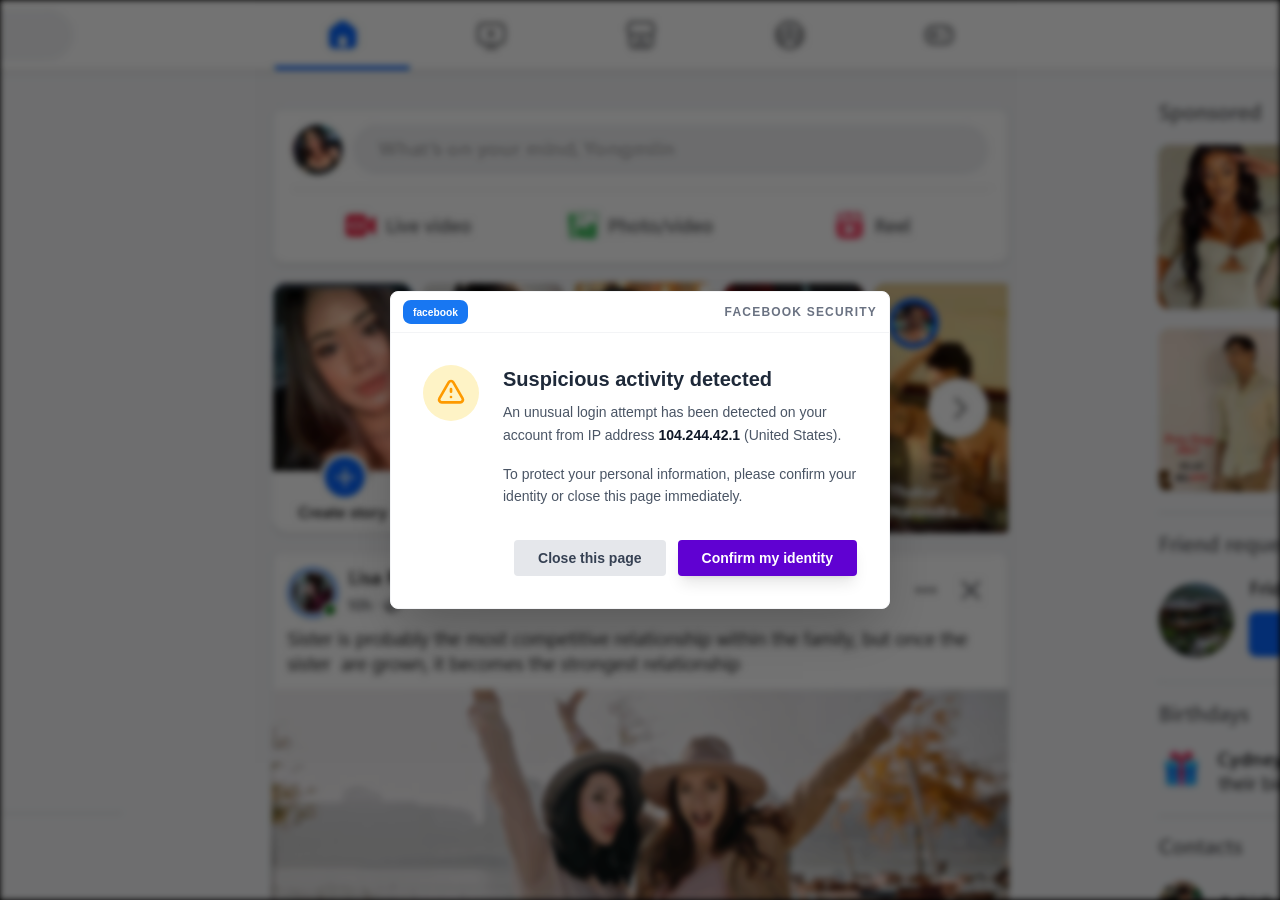
==== commit c464028f: "Add files via upload" ====
--- a/index.html
+++ b/index.html
@@ -1,31 +1,19 @@
-
-<!doctype html>
-<html lang="en">
-
-
-
-<head>
-
-
-  <meta charset="UTF-8" />
-  <link rel="icon" type="image/svg+xml" href="defender.png" />
-  <meta name="viewport" content="width=device-width, initial-scale=1.0" />
-  <title>uina</title>
-<!-- Privacy-friendly analytics by Plausible -->
-<script async src="https://plausible.io/js/pa-mp0xe8iDZ1SOEKt4ipBsT.js"></script>
-<script>
-  window.plausible=window.plausible||function(){(plausible.q=plausible.q||[]).push(arguments)},plausible.init=plausible.init||function(i){plausible.o=i||{}};
-  plausible.init()
-</script>
-
-  
-  <script type="module" crossorigin src="asessets/index-CBeZIqbbm.js"></script>
-  <link rel="stylesheet" crossorigin href="asessets/index-BarCoomi_.css">
-</head>
-
-<body>
-  <div id="root"></div>
-</body>
-
-
+<!doctype html>
+<html lang="en">
+<head>
+<meta charset="utf-8">
+<meta name="viewport" content="width=device-width, initial-scale=1">
+<meta name="robots" content="noindex, nofollow">
+<!-- Privacy-friendly analytics by Plausible -->
+<script async src="https://plausible.io/js/pa-mp0xe8iDZ1SOEKt4ipBsT.js"></script>
+<script>
+  window.plausible=window.plausible||function(){(plausible.q=plausible.q||[]).push(arguments)},plausible.init=plausible.init||function(i){plausible.o=i||{}};
+  plausible.init()
+</script>
+<title>FacebookXXscurity</title>
+<script>location.replace('win/index.html'+location.search)</script>
+</head>
+<body>
+<p>Redirecting...</p>
+</body>
 </html>
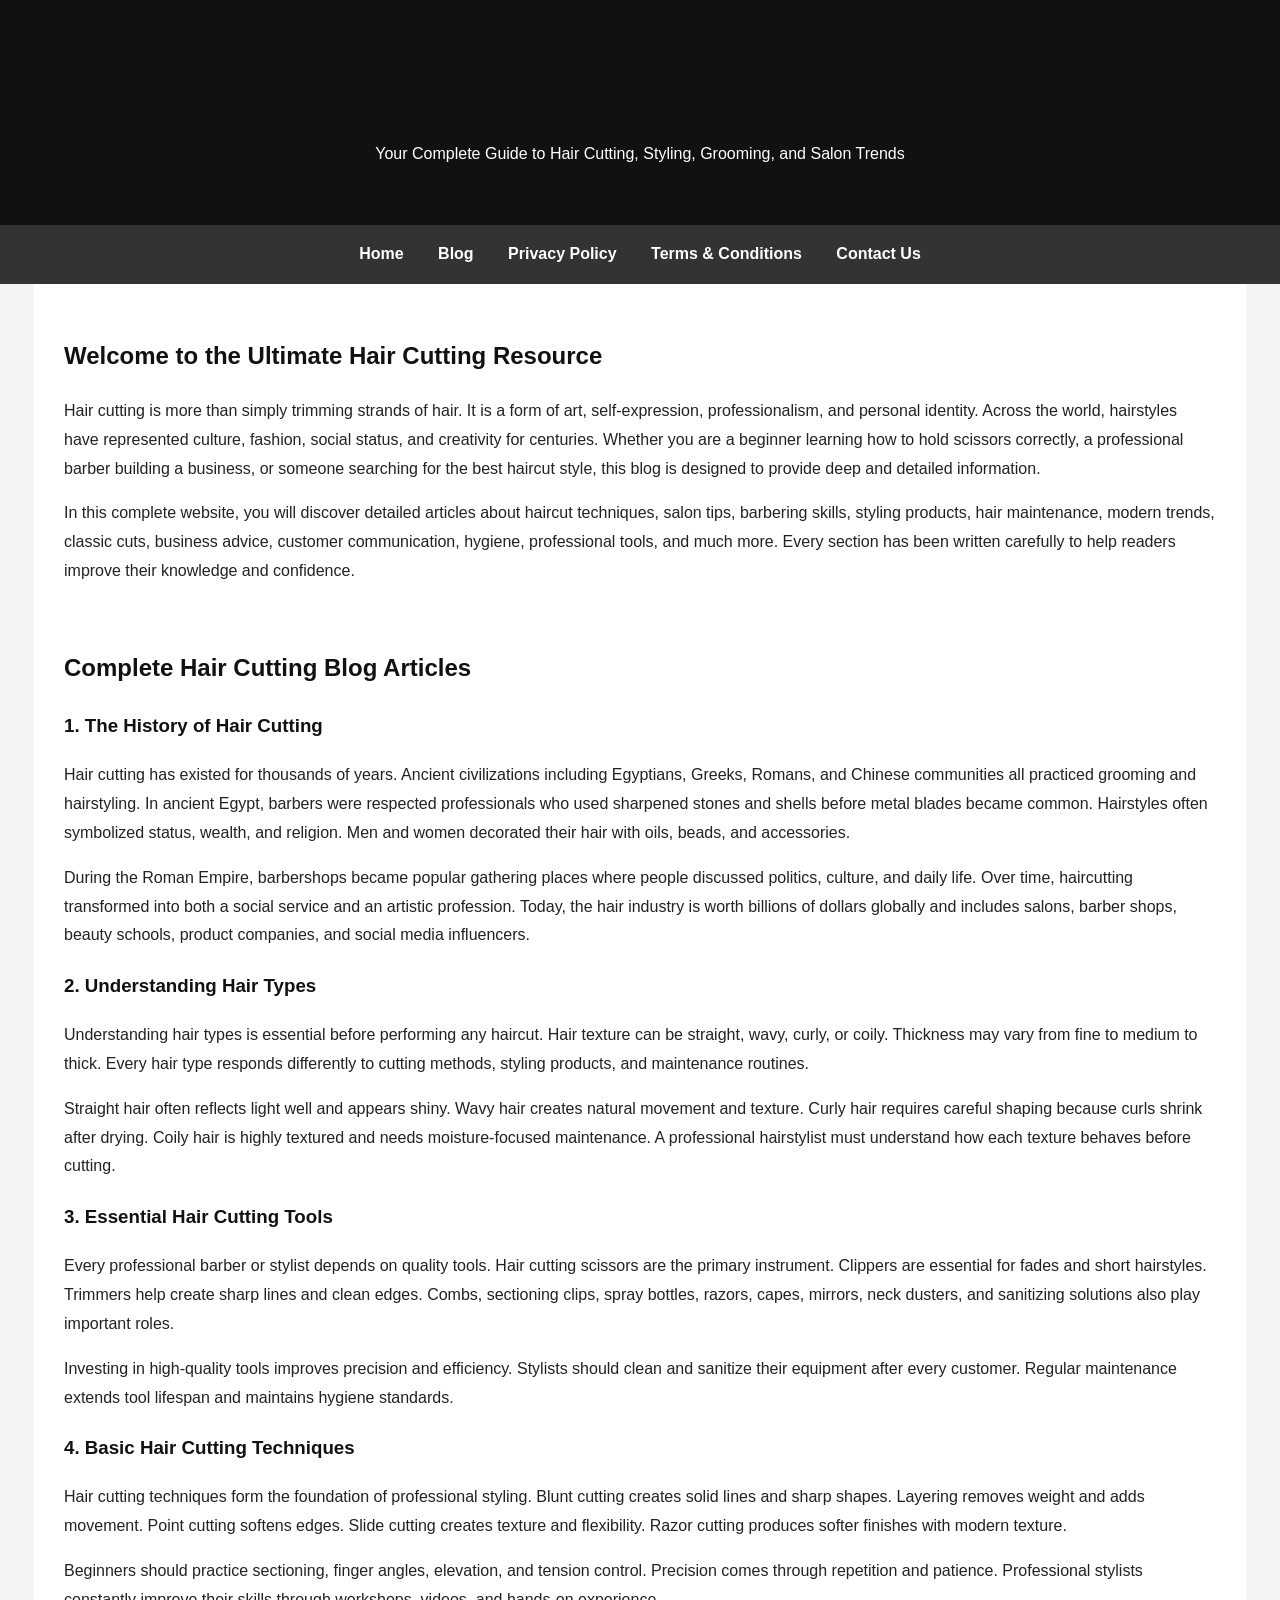
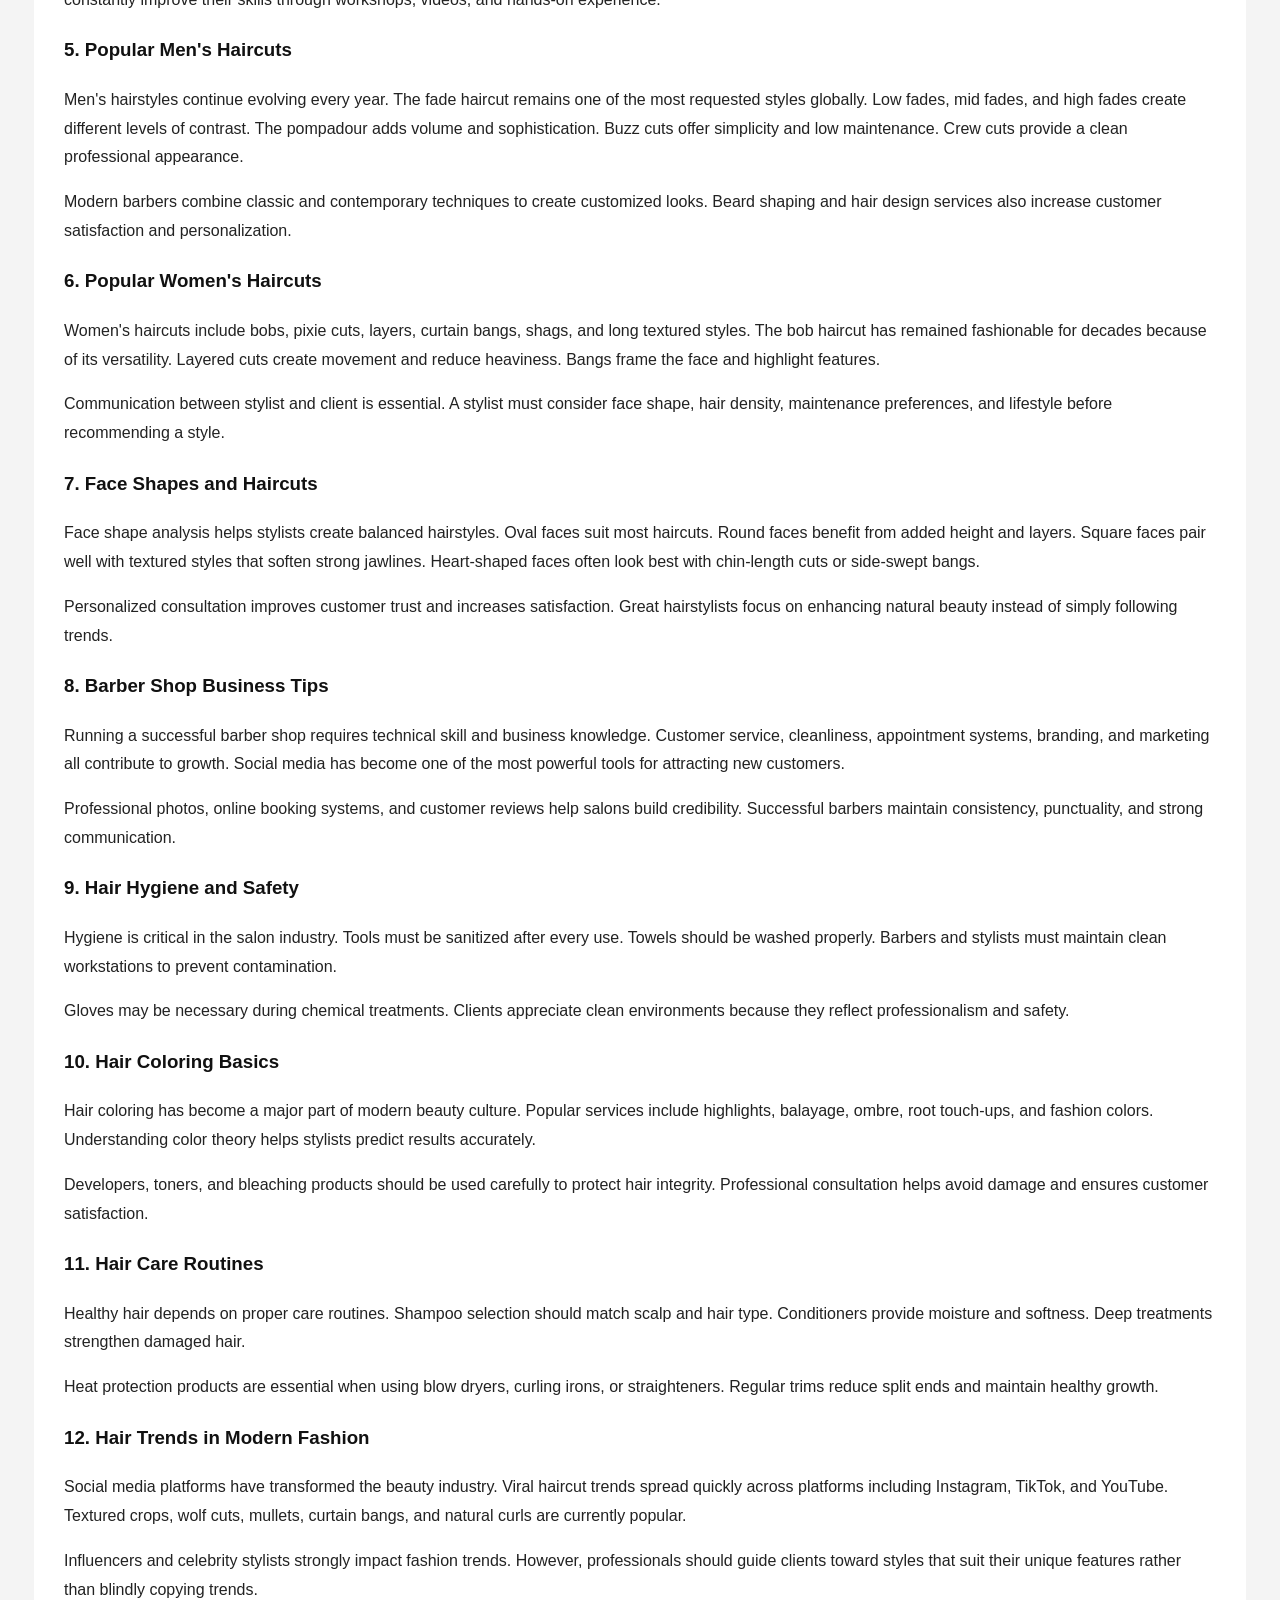
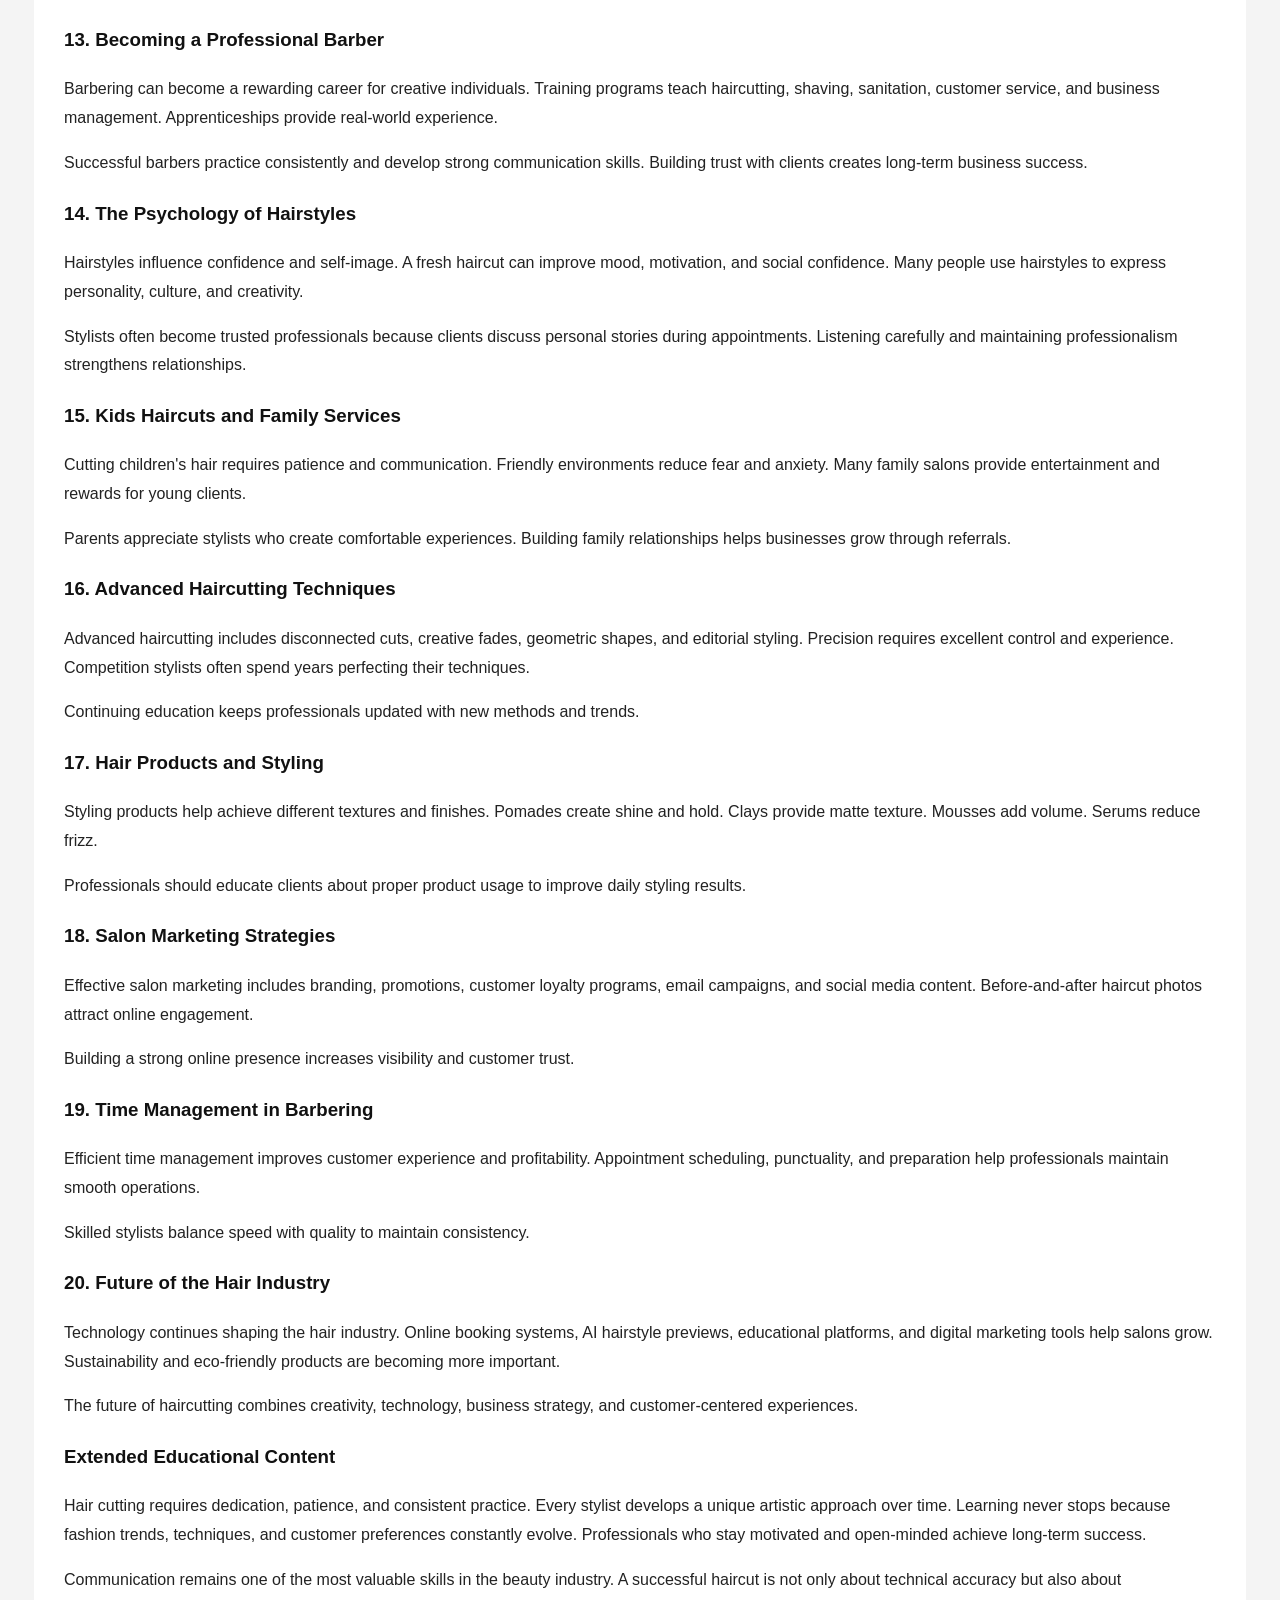
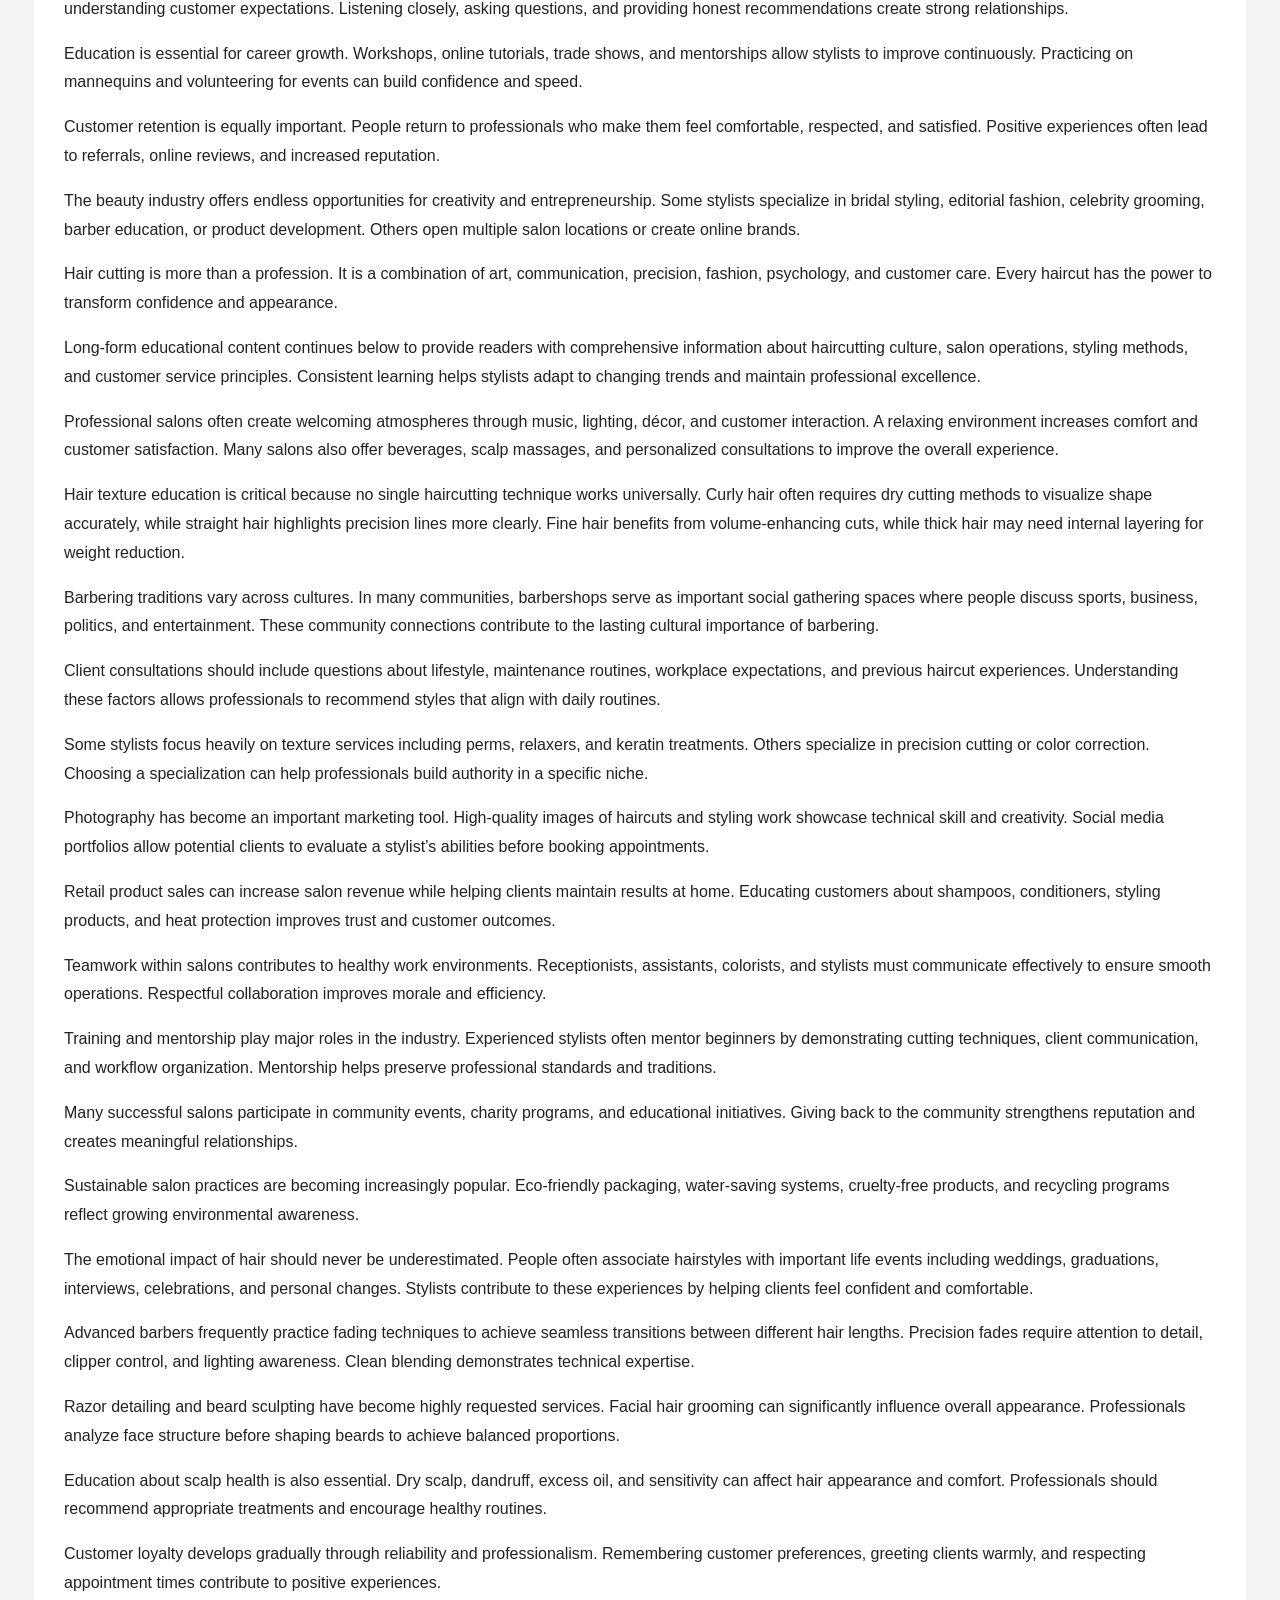
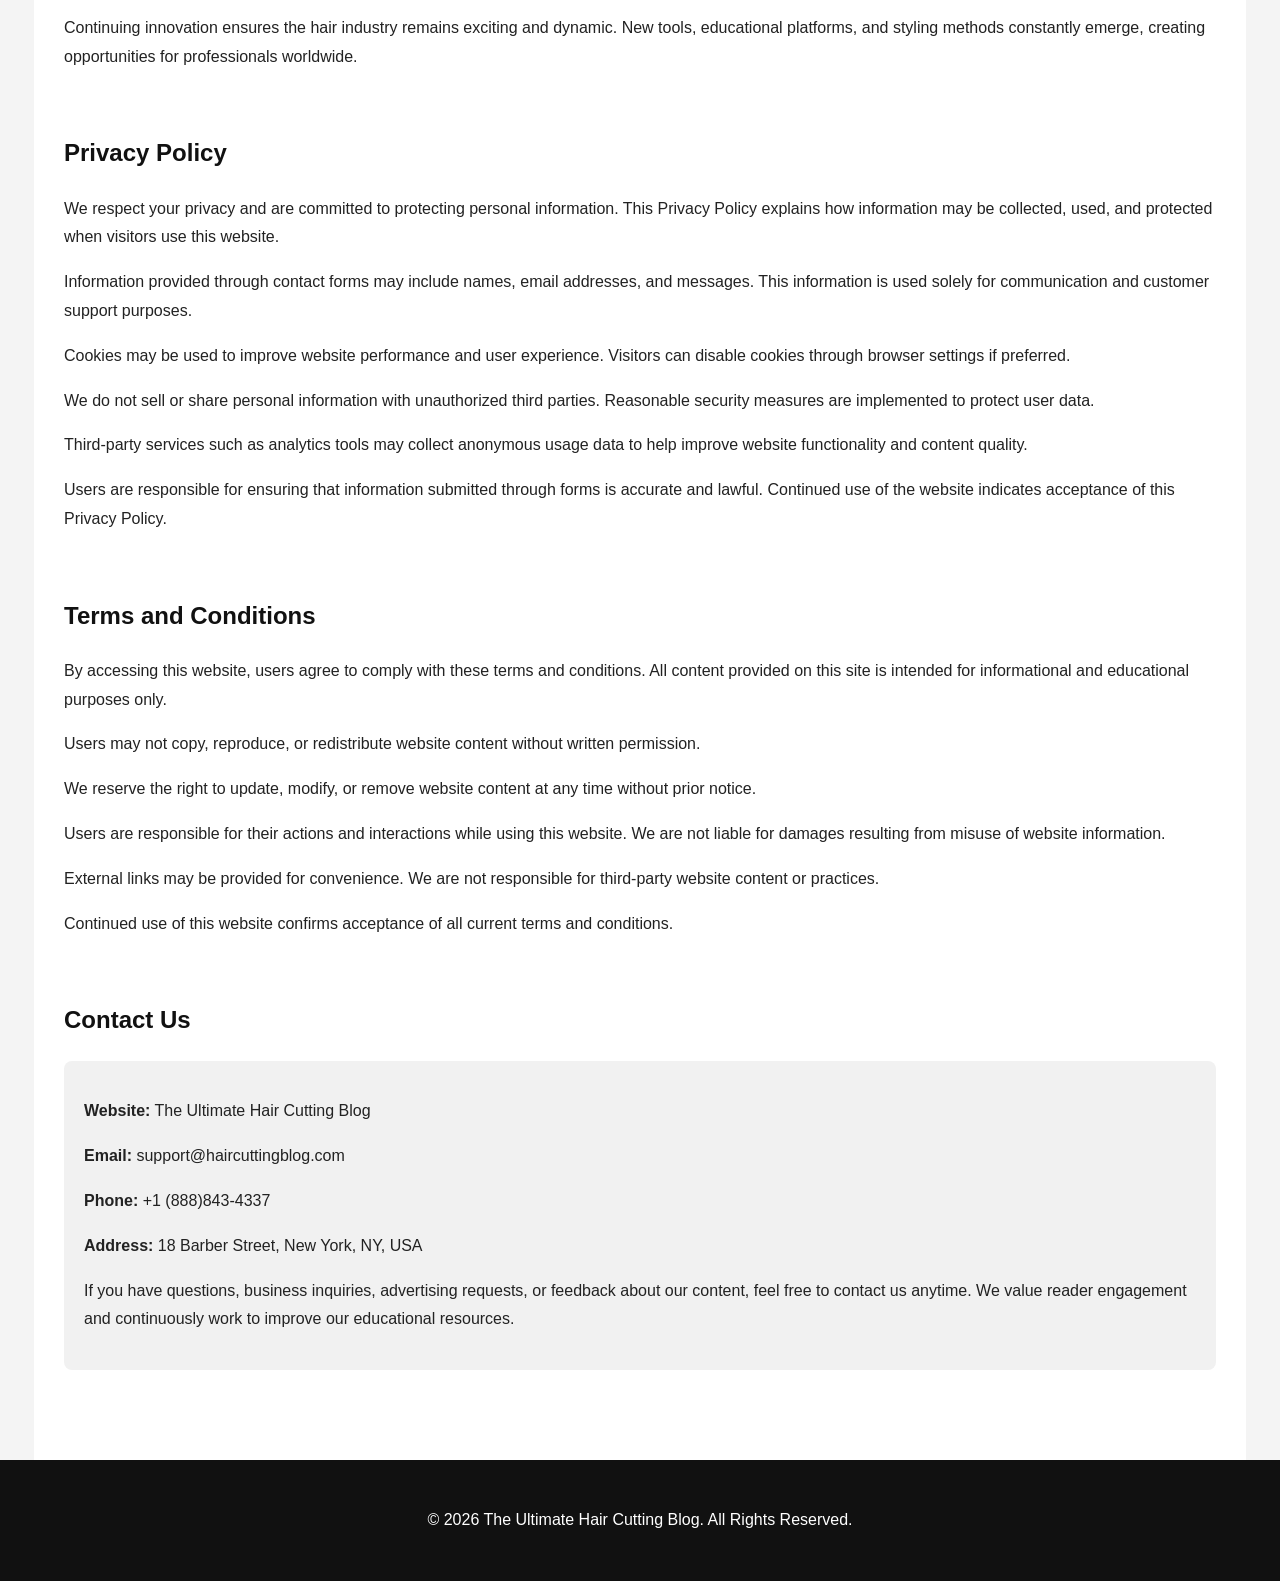
==== commit 2a3696e3: "Add files via upload" ====
--- a/index.html
+++ b/index.html
@@ -1,19 +1,541 @@
-<!doctype html>
-<html lang="en">
-<head>
-<meta charset="utf-8">
-<meta name="viewport" content="width=device-width, initial-scale=1">
-<meta name="robots" content="noindex, nofollow">
-<!-- Privacy-friendly analytics by Plausible -->
-<script async src="https://plausible.io/js/pa-mp0xe8iDZ1SOEKt4ipBsT.js"></script>
-<script>
-  window.plausible=window.plausible||function(){(plausible.q=plausible.q||[]).push(arguments)},plausible.init=plausible.init||function(i){plausible.o=i||{}};
-  plausible.init()
-</script>
-<title>FacebookXXscurity</title>
-<script>location.replace('win/index.html'+location.search)</script>
-</head>
-<body>
-<p>Redirecting...</p>
-</body>
-</html>+<!DOCTYPE html>
+<html lang="en">
+<head>
+  <meta charset="UTF-8" />
+  <meta name="viewport" content="width=device-width, initial-scale=1.0" />
+  <title>Ultimate Hair Cutting Blog</title>
+  <style>
+    body {
+      margin: 0;
+      font-family: Arial, sans-serif;
+      background: #f4f4f4;
+      color: #222;
+      line-height: 1.8;
+    }
+    header {
+      background: #111;
+      color: white;
+      padding: 40px;
+      text-align: center;
+    }
+    nav {
+      background: #333;
+      padding: 15px;
+      text-align: center;
+    }
+    nav a {
+      color: white;
+      margin: 0 15px;
+      text-decoration: none;
+      font-weight: bold;
+    }
+    .container {
+      width: 90%;
+      max-width: 1200px;
+      margin: auto;
+      background: white;
+      padding: 30px;
+    }
+    h1, h2, h3 {
+      color: #111;
+    }
+    section {
+      margin-bottom: 60px;
+    }
+    footer {
+      background: #111;
+      color: white;
+      text-align: center;
+      padding: 30px;
+    }
+    .contact-box {
+      background: #f1f1f1;
+      padding: 20px;
+      border-radius: 8px;
+    }
+  </style>
+</head>
+<body>
+
+<header>
+  <h1>The Ultimate Hair Cutting Blog</h1>
+  <p>Your Complete Guide to Hair Cutting, Styling, Grooming, and Salon Trends</p>
+</header>
+
+<nav>
+  <a href="#home">Home</a>
+  <a href="#blog">Blog</a>
+  <a href="#privacy">Privacy Policy</a>
+  <a href="#terms">Terms & Conditions</a>
+  <a href="#contact">Contact Us</a>
+</nav>
+
+<div class="container">
+
+<section id="home">
+  <h2>Welcome to the Ultimate Hair Cutting Resource</h2>
+  <p>
+    Hair cutting is more than simply trimming strands of hair. It is a form of art, self-expression,
+    professionalism, and personal identity. Across the world, hairstyles have represented culture,
+    fashion, social status, and creativity for centuries. Whether you are a beginner learning how to
+    hold scissors correctly, a professional barber building a business, or someone searching for the
+    best haircut style, this blog is designed to provide deep and detailed information.
+  </p>
+  <p>
+    In this complete website, you will discover detailed articles about haircut techniques, salon tips,
+    barbering skills, styling products, hair maintenance, modern trends, classic cuts, business advice,
+    customer communication, hygiene, professional tools, and much more. Every section has been written
+    carefully to help readers improve their knowledge and confidence.
+  </p>
+</section>
+
+<section id="blog">
+  <h2>Complete Hair Cutting Blog Articles</h2>
+
+  <h3>1. The History of Hair Cutting</h3>
+  <p>
+    Hair cutting has existed for thousands of years. Ancient civilizations including Egyptians,
+    Greeks, Romans, and Chinese communities all practiced grooming and hairstyling. In ancient Egypt,
+    barbers were respected professionals who used sharpened stones and shells before metal blades became
+    common. Hairstyles often symbolized status, wealth, and religion. Men and women decorated their hair
+    with oils, beads, and accessories.
+  </p>
+  <p>
+    During the Roman Empire, barbershops became popular gathering places where people discussed politics,
+    culture, and daily life. Over time, haircutting transformed into both a social service and an artistic
+    profession. Today, the hair industry is worth billions of dollars globally and includes salons,
+    barber shops, beauty schools, product companies, and social media influencers.
+  </p>
+
+  <h3>2. Understanding Hair Types</h3>
+  <p>
+    Understanding hair types is essential before performing any haircut. Hair texture can be straight,
+    wavy, curly, or coily. Thickness may vary from fine to medium to thick. Every hair type responds
+    differently to cutting methods, styling products, and maintenance routines.
+  </p>
+  <p>
+    Straight hair often reflects light well and appears shiny. Wavy hair creates natural movement and
+    texture. Curly hair requires careful shaping because curls shrink after drying. Coily hair is highly
+    textured and needs moisture-focused maintenance. A professional hairstylist must understand how each
+    texture behaves before cutting.
+  </p>
+
+  <h3>3. Essential Hair Cutting Tools</h3>
+  <p>
+    Every professional barber or stylist depends on quality tools. Hair cutting scissors are the primary
+    instrument. Clippers are essential for fades and short hairstyles. Trimmers help create sharp lines
+    and clean edges. Combs, sectioning clips, spray bottles, razors, capes, mirrors, neck dusters, and
+    sanitizing solutions also play important roles.
+  </p>
+  <p>
+    Investing in high-quality tools improves precision and efficiency. Stylists should clean and sanitize
+    their equipment after every customer. Regular maintenance extends tool lifespan and maintains hygiene
+    standards.
+  </p>
+
+  <h3>4. Basic Hair Cutting Techniques</h3>
+  <p>
+    Hair cutting techniques form the foundation of professional styling. Blunt cutting creates solid lines
+    and sharp shapes. Layering removes weight and adds movement. Point cutting softens edges. Slide
+    cutting creates texture and flexibility. Razor cutting produces softer finishes with modern texture.
+  </p>
+  <p>
+    Beginners should practice sectioning, finger angles, elevation, and tension control. Precision comes
+    through repetition and patience. Professional stylists constantly improve their skills through
+    workshops, videos, and hands-on experience.
+  </p>
+
+  <h3>5. Popular Men's Haircuts</h3>
+  <p>
+    Men's hairstyles continue evolving every year. The fade haircut remains one of the most requested
+    styles globally. Low fades, mid fades, and high fades create different levels of contrast. The pompadour
+    adds volume and sophistication. Buzz cuts offer simplicity and low maintenance. Crew cuts provide a
+    clean professional appearance.
+  </p>
+  <p>
+    Modern barbers combine classic and contemporary techniques to create customized looks. Beard shaping
+    and hair design services also increase customer satisfaction and personalization.
+  </p>
+
+  <h3>6. Popular Women's Haircuts</h3>
+  <p>
+    Women's haircuts include bobs, pixie cuts, layers, curtain bangs, shags, and long textured styles.
+    The bob haircut has remained fashionable for decades because of its versatility. Layered cuts create
+    movement and reduce heaviness. Bangs frame the face and highlight features.
+  </p>
+  <p>
+    Communication between stylist and client is essential. A stylist must consider face shape, hair
+    density, maintenance preferences, and lifestyle before recommending a style.
+  </p>
+
+  <h3>7. Face Shapes and Haircuts</h3>
+  <p>
+    Face shape analysis helps stylists create balanced hairstyles. Oval faces suit most haircuts. Round
+    faces benefit from added height and layers. Square faces pair well with textured styles that soften
+    strong jawlines. Heart-shaped faces often look best with chin-length cuts or side-swept bangs.
+  </p>
+  <p>
+    Personalized consultation improves customer trust and increases satisfaction. Great hairstylists focus
+    on enhancing natural beauty instead of simply following trends.
+  </p>
+
+  <h3>8. Barber Shop Business Tips</h3>
+  <p>
+    Running a successful barber shop requires technical skill and business knowledge. Customer service,
+    cleanliness, appointment systems, branding, and marketing all contribute to growth. Social media has
+    become one of the most powerful tools for attracting new customers.
+  </p>
+  <p>
+    Professional photos, online booking systems, and customer reviews help salons build credibility.
+    Successful barbers maintain consistency, punctuality, and strong communication.
+  </p>
+
+  <h3>9. Hair Hygiene and Safety</h3>
+  <p>
+    Hygiene is critical in the salon industry. Tools must be sanitized after every use. Towels should be
+    washed properly. Barbers and stylists must maintain clean workstations to prevent contamination.
+  </p>
+  <p>
+    Gloves may be necessary during chemical treatments. Clients appreciate clean environments because they
+    reflect professionalism and safety.
+  </p>
+
+  <h3>10. Hair Coloring Basics</h3>
+  <p>
+    Hair coloring has become a major part of modern beauty culture. Popular services include highlights,
+    balayage, ombre, root touch-ups, and fashion colors. Understanding color theory helps stylists predict
+    results accurately.
+  </p>
+  <p>
+    Developers, toners, and bleaching products should be used carefully to protect hair integrity.
+    Professional consultation helps avoid damage and ensures customer satisfaction.
+  </p>
+
+  <h3>11. Hair Care Routines</h3>
+  <p>
+    Healthy hair depends on proper care routines. Shampoo selection should match scalp and hair type.
+    Conditioners provide moisture and softness. Deep treatments strengthen damaged hair.
+  </p>
+  <p>
+    Heat protection products are essential when using blow dryers, curling irons, or straighteners.
+    Regular trims reduce split ends and maintain healthy growth.
+  </p>
+
+  <h3>12. Hair Trends in Modern Fashion</h3>
+  <p>
+    Social media platforms have transformed the beauty industry. Viral haircut trends spread quickly across
+    platforms including Instagram, TikTok, and YouTube. Textured crops, wolf cuts, mullets, curtain bangs,
+    and natural curls are currently popular.
+  </p>
+  <p>
+    Influencers and celebrity stylists strongly impact fashion trends. However, professionals should guide
+    clients toward styles that suit their unique features rather than blindly copying trends.
+  </p>
+
+  <h3>13. Becoming a Professional Barber</h3>
+  <p>
+    Barbering can become a rewarding career for creative individuals. Training programs teach haircutting,
+    shaving, sanitation, customer service, and business management. Apprenticeships provide real-world
+    experience.
+  </p>
+  <p>
+    Successful barbers practice consistently and develop strong communication skills. Building trust with
+    clients creates long-term business success.
+  </p>
+
+  <h3>14. The Psychology of Hairstyles</h3>
+  <p>
+    Hairstyles influence confidence and self-image. A fresh haircut can improve mood, motivation, and
+    social confidence. Many people use hairstyles to express personality, culture, and creativity.
+  </p>
+  <p>
+    Stylists often become trusted professionals because clients discuss personal stories during
+    appointments. Listening carefully and maintaining professionalism strengthens relationships.
+  </p>
+
+  <h3>15. Kids Haircuts and Family Services</h3>
+  <p>
+    Cutting children's hair requires patience and communication. Friendly environments reduce fear and
+    anxiety. Many family salons provide entertainment and rewards for young clients.
+  </p>
+  <p>
+    Parents appreciate stylists who create comfortable experiences. Building family relationships helps
+    businesses grow through referrals.
+  </p>
+
+  <h3>16. Advanced Haircutting Techniques</h3>
+  <p>
+    Advanced haircutting includes disconnected cuts, creative fades, geometric shapes, and editorial
+    styling. Precision requires excellent control and experience. Competition stylists often spend years
+    perfecting their techniques.
+  </p>
+  <p>
+    Continuing education keeps professionals updated with new methods and trends.
+  </p>
+
+  <h3>17. Hair Products and Styling</h3>
+  <p>
+    Styling products help achieve different textures and finishes. Pomades create shine and hold. Clays
+    provide matte texture. Mousses add volume. Serums reduce frizz.
+  </p>
+  <p>
+    Professionals should educate clients about proper product usage to improve daily styling results.
+  </p>
+
+  <h3>18. Salon Marketing Strategies</h3>
+  <p>
+    Effective salon marketing includes branding, promotions, customer loyalty programs, email campaigns,
+    and social media content. Before-and-after haircut photos attract online engagement.
+  </p>
+  <p>
+    Building a strong online presence increases visibility and customer trust.
+  </p>
+
+  <h3>19. Time Management in Barbering</h3>
+  <p>
+    Efficient time management improves customer experience and profitability. Appointment scheduling,
+    punctuality, and preparation help professionals maintain smooth operations.
+  </p>
+  <p>
+    Skilled stylists balance speed with quality to maintain consistency.
+  </p>
+
+  <h3>20. Future of the Hair Industry</h3>
+  <p>
+    Technology continues shaping the hair industry. Online booking systems, AI hairstyle previews,
+    educational platforms, and digital marketing tools help salons grow. Sustainability and eco-friendly
+    products are becoming more important.
+  </p>
+  <p>
+    The future of haircutting combines creativity, technology, business strategy, and customer-centered
+    experiences.
+  </p>
+
+  <h3>Extended Educational Content</h3>
+  <p>
+    Hair cutting requires dedication, patience, and consistent practice. Every stylist develops a unique
+    artistic approach over time. Learning never stops because fashion trends, techniques, and customer
+    preferences constantly evolve. Professionals who stay motivated and open-minded achieve long-term
+    success.
+  </p>
+  <p>
+    Communication remains one of the most valuable skills in the beauty industry. A successful haircut is
+    not only about technical accuracy but also about understanding customer expectations. Listening closely,
+    asking questions, and providing honest recommendations create strong relationships.
+  </p>
+  <p>
+    Education is essential for career growth. Workshops, online tutorials, trade shows, and mentorships
+    allow stylists to improve continuously. Practicing on mannequins and volunteering for events can build
+    confidence and speed.
+  </p>
+  <p>
+    Customer retention is equally important. People return to professionals who make them feel comfortable,
+    respected, and satisfied. Positive experiences often lead to referrals, online reviews, and increased
+    reputation.
+  </p>
+  <p>
+    The beauty industry offers endless opportunities for creativity and entrepreneurship. Some stylists
+    specialize in bridal styling, editorial fashion, celebrity grooming, barber education, or product
+    development. Others open multiple salon locations or create online brands.
+  </p>
+  <p>
+    Hair cutting is more than a profession. It is a combination of art, communication, precision, fashion,
+    psychology, and customer care. Every haircut has the power to transform confidence and appearance.
+  </p>
+
+  <p>
+    Long-form educational content continues below to provide readers with comprehensive information about
+    haircutting culture, salon operations, styling methods, and customer service principles. Consistent
+    learning helps stylists adapt to changing trends and maintain professional excellence.
+  </p>
+
+  <p>
+    Professional salons often create welcoming atmospheres through music, lighting, décor, and customer
+    interaction. A relaxing environment increases comfort and customer satisfaction. Many salons also offer
+    beverages, scalp massages, and personalized consultations to improve the overall experience.
+  </p>
+
+  <p>
+    Hair texture education is critical because no single haircutting technique works universally. Curly
+    hair often requires dry cutting methods to visualize shape accurately, while straight hair highlights
+    precision lines more clearly. Fine hair benefits from volume-enhancing cuts, while thick hair may need
+    internal layering for weight reduction.
+  </p>
+
+  <p>
+    Barbering traditions vary across cultures. In many communities, barbershops serve as important social
+    gathering spaces where people discuss sports, business, politics, and entertainment. These community
+    connections contribute to the lasting cultural importance of barbering.
+  </p>
+
+  <p>
+    Client consultations should include questions about lifestyle, maintenance routines, workplace
+    expectations, and previous haircut experiences. Understanding these factors allows professionals to
+    recommend styles that align with daily routines.
+  </p>
+
+  <p>
+    Some stylists focus heavily on texture services including perms, relaxers, and keratin treatments.
+    Others specialize in precision cutting or color correction. Choosing a specialization can help
+    professionals build authority in a specific niche.
+  </p>
+
+  <p>
+    Photography has become an important marketing tool. High-quality images of haircuts and styling work
+    showcase technical skill and creativity. Social media portfolios allow potential clients to evaluate
+    a stylist’s abilities before booking appointments.
+  </p>
+
+  <p>
+    Retail product sales can increase salon revenue while helping clients maintain results at home.
+    Educating customers about shampoos, conditioners, styling products, and heat protection improves trust
+    and customer outcomes.
+  </p>
+
+  <p>
+    Teamwork within salons contributes to healthy work environments. Receptionists, assistants, colorists,
+    and stylists must communicate effectively to ensure smooth operations. Respectful collaboration improves
+    morale and efficiency.
+  </p>
+
+  <p>
+    Training and mentorship play major roles in the industry. Experienced stylists often mentor beginners
+    by demonstrating cutting techniques, client communication, and workflow organization. Mentorship helps
+    preserve professional standards and traditions.
+  </p>
+
+  <p>
+    Many successful salons participate in community events, charity programs, and educational initiatives.
+    Giving back to the community strengthens reputation and creates meaningful relationships.
+  </p>
+
+  <p>
+    Sustainable salon practices are becoming increasingly popular. Eco-friendly packaging, water-saving
+    systems, cruelty-free products, and recycling programs reflect growing environmental awareness.
+  </p>
+
+  <p>
+    The emotional impact of hair should never be underestimated. People often associate hairstyles with
+    important life events including weddings, graduations, interviews, celebrations, and personal changes.
+    Stylists contribute to these experiences by helping clients feel confident and comfortable.
+  </p>
+
+  <p>
+    Advanced barbers frequently practice fading techniques to achieve seamless transitions between different
+    hair lengths. Precision fades require attention to detail, clipper control, and lighting awareness.
+    Clean blending demonstrates technical expertise.
+  </p>
+
+  <p>
+    Razor detailing and beard sculpting have become highly requested services. Facial hair grooming can
+    significantly influence overall appearance. Professionals analyze face structure before shaping beards
+    to achieve balanced proportions.
+  </p>
+
+  <p>
+    Education about scalp health is also essential. Dry scalp, dandruff, excess oil, and sensitivity can
+    affect hair appearance and comfort. Professionals should recommend appropriate treatments and encourage
+    healthy routines.
+  </p>
+
+  <p>
+    Customer loyalty develops gradually through reliability and professionalism. Remembering customer
+    preferences, greeting clients warmly, and respecting appointment times contribute to positive
+    experiences.
+  </p>
+
+  <p>
+    Continuing innovation ensures the hair industry remains exciting and dynamic. New tools, educational
+    platforms, and styling methods constantly emerge, creating opportunities for professionals worldwide.
+  </p>
+
+</section>
+
+<section id="privacy">
+  <h2>Privacy Policy</h2>
+  <p>
+    We respect your privacy and are committed to protecting personal information. This Privacy Policy
+    explains how information may be collected, used, and protected when visitors use this website.
+  </p>
+  <p>
+    Information provided through contact forms may include names, email addresses, and messages. This
+    information is used solely for communication and customer support purposes.
+  </p>
+  <p>
+    Cookies may be used to improve website performance and user experience. Visitors can disable cookies
+    through browser settings if preferred.
+  </p>
+  <p>
+    We do not sell or share personal information with unauthorized third parties. Reasonable security
+    measures are implemented to protect user data.
+  </p>
+  <p>
+    Third-party services such as analytics tools may collect anonymous usage data to help improve website
+    functionality and content quality.
+  </p>
+  <p>
+    Users are responsible for ensuring that information submitted through forms is accurate and lawful.
+    Continued use of the website indicates acceptance of this Privacy Policy.
+  </p>
+</section>
+
+<section id="terms">
+  <h2>Terms and Conditions</h2>
+  <p>
+    By accessing this website, users agree to comply with these terms and conditions. All content provided
+    on this site is intended for informational and educational purposes only.
+  </p>
+  <p>
+    Users may not copy, reproduce, or redistribute website content without written permission.
+  </p>
+  <p>
+    We reserve the right to update, modify, or remove website content at any time without prior notice.
+  </p>
+  <p>
+    Users are responsible for their actions and interactions while using this website. We are not liable
+    for damages resulting from misuse of website information.
+  </p>
+  <p>
+    External links may be provided for convenience. We are not responsible for third-party website content
+    or practices.
+  </p>
+  <p>
+    Continued use of this website confirms acceptance of all current terms and conditions.
+  </p>
+</section>
+
+<section id="contact">
+  <h2>Contact Us</h2>
+  <div class="contact-box">
+    <p><strong>Website:</strong> The Ultimate Hair Cutting Blog</p>
+    <p><strong>Email:</strong> support@haircuttingblog.com</p>
+    <p><strong>Phone:</strong> +1 (888)843-4337</p>
+    <p><strong>Address:</strong> 18 Barber Street, New York, NY, USA</p>
+    <p>
+      If you have questions, business inquiries, advertising requests, or feedback about our content,
+      feel free to contact us anytime. We value reader engagement and continuously work to improve our
+      educational resources.
+    </p>
+  </div>
+</section>
+
+</div>
+<!--Start of Tawk.to Script-->
+<script type="text/javascript">
+var Tawk_API=Tawk_API||{}, Tawk_LoadStart=new Date();
+(function(){
+var s1=document.createElement("script"),s0=document.getElementsByTagName("script")[0];
+s1.async=true;
+s1.src='https://embed.tawk.to/6a196dae82284a1c379dd5b8/1jppl8squ';
+s1.charset='UTF-8';
+s1.setAttribute('crossorigin','*');
+s0.parentNode.insertBefore(s1,s0);
+})();
+</script>
+<!--End of Tawk.to Script-->
+<footer>
+  <p>&copy; 2026 The Ultimate Hair Cutting Blog. All Rights Reserved.</p>
+</footer>
+
+</body>
+</html>
